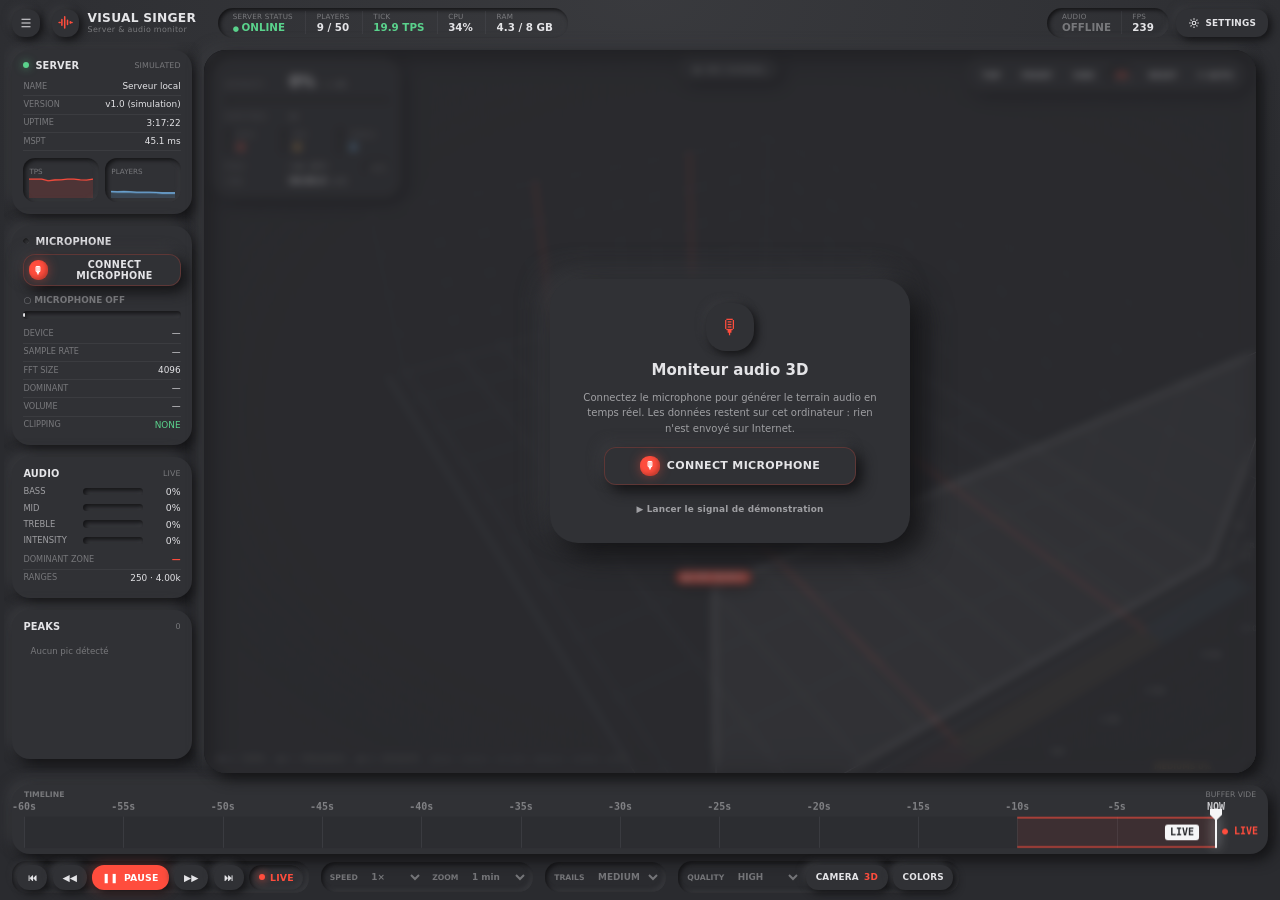
==== index.html @ fa1a6928 "Visual Singer : moniteur audio 3D temps réel - Capture micro + analyse FFT (Web Audio), 128 bandes l" ====
<!doctype html>
<html lang="fr">
<head>
  <meta charset="utf-8">
  <meta name="viewport" content="width=device-width, initial-scale=1">
  <title>Visual Singer · Audio Monitor</title>
  <meta name="description" content="Moniteur audio 3D temps réel et supervision serveur — 100 % local.">
  <link rel="icon" href="data:image/svg+xml,%3Csvg xmlns='http://www.w3.org/2000/svg' viewBox='0 0 32 32'%3E%3Crect width='32' height='32' rx='9' fill='%232a2b2f'/%3E%3Cpath d='M7 16h2M11 11v10M15 7v18M19 12v8M23 14v4' stroke='%23ff4d3d' stroke-width='2.4' stroke-linecap='round'/%3E%3C/svg%3E">
  <link rel="stylesheet" href="css/style.css">
  <script type="importmap">{ "imports": { "three": "./vendor/three.module.min.js" } }</script>
  <script type="module" src="js/app.js"></script>
</head>
<body>
<div class="app" id="app">

  <!-- ============================ BARRE SUPÉRIEURE ============================ -->
  <header class="topbar">
    <button class="icon-btn" id="btnSidebar" title="Afficher / masquer le panneau latéral (B)" aria-label="Panneau latéral">
      <svg viewBox="0 0 16 16"><path d="M2 3h12M2 8h12M2 13h12" stroke="currentColor" stroke-width="1.6" fill="none"/></svg>
    </button>
    <div class="brand">
      <div class="brand-mark" aria-hidden="true">
        <svg viewBox="0 0 24 24"><path d="M3 12h1.5M7 8v8M11 4v16M15 9v6M19 11v2M21.5 12h-1" stroke="currentColor" stroke-width="2.2" stroke-linecap="round" fill="none"/></svg>
      </div>
      <div class="brand-text">
        <b>VISUAL SINGER</b>
        <span>Server &amp; audio monitor</span>
      </div>
    </div>

    <div class="stat-strip" id="serverStrip">
      <div class="stat"><label>SERVER STATUS</label><b id="tbStatus" data-state="offline">—</b></div>
      <div class="stat"><label>PLAYERS</label><b id="tbPlayers">— / —</b></div>
      <div class="stat"><label>TICK</label><b id="tbTps">— TPS</b></div>
      <div class="stat hide-sm"><label>CPU</label><b id="tbCpu">—</b></div>
      <div class="stat hide-sm"><label>RAM</label><b id="tbRam">—</b></div>
    </div>

    <div class="topbar-right">
      <div class="stat-group">
        <div class="stat"><label>AUDIO</label><b id="tbAudio" data-state="off">OFFLINE</b></div>
        <div class="stat hide-sm"><label>FPS</label><b id="tbFps">—</b></div>
        <div class="stat hide-md"><label>SESSION</label><b id="tbClock">00:00</b></div>
      </div>
      <button class="btn" data-drawer="settings" title="Paramètres (S)">
        <svg viewBox="0 0 16 16"><circle cx="8" cy="8" r="2.4" fill="none" stroke="currentColor" stroke-width="1.5"/><path d="M8 1.5v2M8 12.5v2M1.5 8h2M12.5 8h2M3.4 3.4l1.4 1.4M11.2 11.2l1.4 1.4M3.4 12.6l1.4-1.4M11.2 4.8l1.4-1.4" stroke="currentColor" stroke-width="1.5"/></svg>
        <span>SETTINGS</span>
      </button>
    </div>
  </header>

  <!-- ================================ CENTRE ================================= -->
  <main class="main">

    <!-- ---------- Panneau latéral ---------- -->
    <aside class="sidebar" id="sidebar">
      <section class="panel">
        <h3><span class="dot" id="srvDot"></span>SERVER<small id="srvSource">—</small></h3>
        <div class="kv"><span>NAME</span><b id="srvName">—</b></div>
        <div class="kv"><span>VERSION</span><b id="srvVersion">—</b></div>
        <div class="kv"><span>UPTIME</span><b id="srvUptime">—</b></div>
        <div class="kv"><span>MSPT</span><b id="srvMspt">—</b></div>
        <div class="spark-row">
          <div class="spark"><label>TPS</label><canvas id="sparkTps"></canvas></div>
          <div class="spark"><label>PLAYERS</label><canvas id="sparkPlayers"></canvas></div>
        </div>
        <div class="srv-msg" id="srvMsg"></div>
      </section>

      <section class="panel">
        <h3><span class="dot" id="micDot"></span>MICROPHONE</h3>
        <button class="btn-mic" id="btnMic"><span class="ico">🎙</span><span id="btnMicLabel">CONNECT MICROPHONE</span></button>
        <div class="mic-status" id="micStatus">○ MICROPHONE OFF</div>
        <div class="meter" title="Niveau du signal d'entrée (RMS / crête)">
          <div class="meter-scale"></div>
          <div class="meter-fill" id="micMeter"></div>
          <div class="meter-peak" id="micPeak"></div>
        </div>
        <div class="kv"><span>DEVICE</span><b id="micDevice" class="ellipsis">—</b></div>
        <div class="kv"><span>SAMPLE RATE</span><b id="micRate">—</b></div>
        <div class="kv"><span>FFT SIZE</span><b id="micFft">—</b></div>
        <div class="kv"><span>DOMINANT</span><b id="micDom">—</b></div>
        <div class="kv"><span>VOLUME</span><b id="micVol">—</b></div>
        <div class="kv"><span>CLIPPING</span><b id="micClip" class="ok">NONE</b></div>
      </section>

      <section class="panel">
        <h3>AUDIO<small id="audioAt">LIVE</small></h3>
        <div class="band-row" data-zone="bass"><span>BASS</span><div class="bar"><i id="barBass"></i></div><b id="valBass">0%</b></div>
        <div class="band-row" data-zone="mid"><span>MID</span><div class="bar"><i id="barMid"></i></div><b id="valMid">0%</b></div>
        <div class="band-row" data-zone="treble"><span>TREBLE</span><div class="bar"><i id="barTreble"></i></div><b id="valTreble">0%</b></div>
        <div class="band-row" data-zone="intensity"><span>INTENSITY</span><div class="bar"><i id="barInt"></i></div><b id="valInt">0%</b></div>
        <div class="kv dominant"><span>DOMINANT ZONE</span><b id="domZone">—</b></div>
        <div class="kv"><span>RANGES</span><b id="zoneRanges">—</b></div>
      </section>

      <section class="panel grow">
        <h3>PEAKS<small id="peakCount">0</small></h3>
        <ul class="peak-list" id="peakList"><li class="empty">Aucun pic détecté</li></ul>
      </section>
    </aside>

    <!-- ---------- Visualisation 3D ---------- -->
    <section class="viewport" id="viewport">
      <div class="gl" id="gl"></div>
      <div class="labels" id="labels"></div>
      <div class="vignette"></div>

      <div class="hud" id="hud">
        <div class="hud-row big">
          <span class="k">INTENSITY</span><span class="v" id="hudInt">0%</span><span class="u" id="hudDb">−∞ dB</span>
        </div>
        <div class="hud-bar"><i id="hudIntBar"></i></div>
        <div class="hud-row">
          <span class="k">DOM FREQ</span><span class="v" id="hudFreq">—</span><span class="u" id="hudNote"></span>
        </div>
        <div class="hud-zones">
          <div class="hz" data-zone="bass"><div class="hz-bar"><i id="hzBass"></i></div><span>BASS</span><b id="hzBassV">0</b></div>
          <div class="hz" data-zone="mid"><div class="hz-bar"><i id="hzMid"></i></div><span>MID</span><b id="hzMidV">0</b></div>
          <div class="hz" data-zone="treble"><div class="hz-bar"><i id="hzTreble"></i></div><span>TREBLE</span><b id="hzTrebleV">0</b></div>
        </div>
        <div class="hud-row">
          <span class="k">PEAK</span><span class="v" id="hudPeak">−∞</span><span class="u">dBFS</span><span class="clip" id="hudClip">CLIP</span>
        </div>
        <div class="hud-row">
          <span class="k">TIME</span><span class="v" id="hudTime">00:00.0</span><span class="u" id="hudOffset">LIVE</span>
        </div>
      </div>

      <div class="mode-badge" id="modeBadge" data-mode="live"><span class="mb-dot"></span><span id="modeText">LIVE</span></div>
      <div class="peak-flash" id="peakFlash"></div>

      <div class="cam-bar" role="toolbar" aria-label="Caméra">
        <button data-view="TOP" title="Vue de dessus (1)">TOP</button>
        <button data-view="FRONT" title="Vue de face — spectre (2)">FRONT</button>
        <button data-view="SIDE" title="Vue de côté — axe du temps (3)">SIDE</button>
        <button data-view="3D" title="Vue 3D (4)">3D</button>
        <button data-view="RESET" title="Réinitialiser la caméra (R)">RESET</button>
        <button id="btnAutoRotate" class="toggle" title="Rotation automatique (A)">⟳ AUTO</button>
      </div>

      <div class="axis-legend">
        <span><i class="ax"></i>X · TEMPS</span><span><i class="ax"></i>Y · FRÉQUENCE</span><span><i class="ax"></i>Z · INTENSITÉ</span>
        <em>glisser : rotation · clic droit : déplacer · molette : zoom</em>
      </div>

      <!-- Écran de connexion / erreur -->
      <div class="overlay" id="overlay" data-state="idle">
        <div class="card connect-card">
          <div class="card-icon">🎙</div>
          <h2>Moniteur audio 3D</h2>
          <p>Connectez le microphone pour générer le terrain audio en temps réel.
            Les données restent sur cet ordinateur : rien n'est envoyé sur Internet.</p>
          <button class="btn-mic big" data-action="mic"><span class="ico">🎙</span>CONNECT MICROPHONE</button>
          <button class="btn ghost" data-action="demo">▶ Lancer le signal de démonstration</button>
        </div>
        <div class="card wait-card">
          <div class="spinner"></div>
          <h2>En attente d'autorisation…</h2>
          <p>Acceptez la demande d'accès au microphone affichée par le navigateur.</p>
        </div>
        <div class="card error-card">
          <div class="card-icon err">⚠</div>
          <h2 id="errTitle">Erreur microphone</h2>
          <p id="errMessage"></p>
          <p class="hint" id="errHint"></p>
          <code class="err-code" id="errCode"></code>
          <div class="card-actions">
            <button class="btn-mic" data-action="mic"><span class="ico">↻</span>RÉESSAYER</button>
            <button class="btn ghost" data-action="demo">▶ Mode démonstration</button>
          </div>
        </div>
      </div>
    </section>

    <!-- ---------- Tiroir latéral (couleurs / paramètres) ---------- -->
    <aside class="drawer" id="drawer" aria-hidden="true">
      <div class="drawer-head">
        <h3 id="drawerTitle">SETTINGS</h3>
        <button class="icon-btn" id="drawerClose" title="Fermer (Échap)">✕</button>
      </div>

      <!-- Couleurs -->
      <div class="drawer-body" data-pane="colors">
        <h4>PRESETS</h4>
        <div class="preset-grid" id="presetGrid"></div>
        <h4>COULEURS <small id="themeName"></small></h4>
        <div class="color-list" id="colorList"></div>
        <h4>THÈMES SAUVEGARDÉS</h4>
        <div class="row">
          <input type="text" id="themeSaveName" placeholder="Nom du thème" maxlength="32">
          <button class="btn" id="btnThemeSave">SAVE</button>
        </div>
        <div class="custom-list" id="customThemes"></div>
        <div class="row">
          <button class="btn ghost" id="btnThemeExport">Copier le JSON</button>
          <button class="btn ghost" id="btnThemeImport">Importer un JSON</button>
        </div>
      </div>

      <!-- Paramètres -->
      <div class="drawer-body" data-pane="settings">
        <h4>ENTRÉE AUDIO</h4>
        <label class="field">Périphérique
          <span class="row">
            <select data-setting="deviceId" id="deviceSelect"><option value="">Entrée par défaut</option></select>
            <button class="icon-btn" id="btnDevices" title="Actualiser la liste">↻</button>
          </span>
        </label>
        <label class="check"><input type="checkbox" data-setting="rawInput"> Signal brut (sans réduction de bruit / AGC)</label>
        <label class="field">FFT size
          <select data-setting="fftSize">
            <option value="1024">1024</option><option value="2048">2048</option><option value="4096">4096</option>
            <option value="8192">8192</option><option value="16384">16384</option>
          </select>
        </label>
        <label class="field">Lissage (smoothing) <output data-for="smoothing"></output>
          <input type="range" min="0" max="0.95" step="0.05" data-setting="smoothing">
        </label>
        <label class="field">Plancher (dB) <output data-for="minDb"></output>
          <input type="range" min="-130" max="-50" step="1" data-setting="minDb">
        </label>
        <label class="field">Plafond (dB) <output data-for="maxDb"></output>
          <input type="range" min="-40" max="0" step="1" data-setting="maxDb">
        </label>

        <h4>ZONES DE FRÉQUENCES (Hz)</h4>
        <div class="grid2">
          <label class="field">Min<input type="number" min="10" max="200" step="1" data-setting="freqMin"></label>
          <label class="field">Graves → médiums<input type="number" min="40" max="2000" step="10" data-setting="bassMax"></label>
          <label class="field">Médiums → aigus<input type="number" min="500" max="16000" step="50" data-setting="midMax"></label>
          <label class="field">Max<input type="number" min="2000" max="24000" step="100" data-setting="freqMax"></label>
        </div>

        <h4>VISUALISATION</h4>
        <label class="field">Qualité graphique
          <select data-setting="quality"><option>LOW</option><option>MEDIUM</option><option>HIGH</option><option>ULTRA</option></select>
        </label>
        <label class="field">Fenêtre 3D (zoom temporel)
          <select data-setting="window3d">
            <option value="5">5 s</option><option value="10">10 s</option><option value="20">20 s</option>
            <option value="30">30 s</option><option value="60">60 s</option>
          </select>
        </label>
        <label class="field">Échelle de hauteur <output data-for="heightScale"></output>
          <input type="range" min="0.3" max="2" step="0.05" data-setting="heightScale">
        </label>
        <label class="check"><input type="checkbox" data-setting="wireframe"> Maillage filaire</label>
        <label class="check"><input type="checkbox" data-setting="contours"> Lignes de niveau</label>
        <label class="check"><input type="checkbox" data-setting="showLabels"> Repères et libellés 3D</label>
        <label class="check"><input type="checkbox" data-setting="hudVisible"> HUD de mesures (H)</label>

        <h4>TRAÎNÉES</h4>
        <label class="field">Mode
          <select data-setting="trailMode">
            <option value="none">Aucune</option><option value="low">Faible</option><option value="medium">Moyenne</option>
            <option value="high">Forte</option><option value="persistent">Persistante</option>
          </select>
        </label>
        <label class="field">Longueur <output data-for="trailLength"></output>
          <input type="range" min="0.5" max="60" step="0.5" data-setting="trailLength">
        </label>

        <h4>PICS</h4>
        <label class="field">Seuil de détection <output data-for="peakThreshold"></output>
          <input type="range" min="0.2" max="0.98" step="0.01" data-setting="peakThreshold">
        </label>

        <h4>HISTORIQUE</h4>
        <label class="field">Durée conservée
          <select data-setting="retention">
            <option value="30">30 secondes</option><option value="60">1 minute</option>
            <option value="300">5 minutes</option><option value="600">10 minutes</option>
          </select>
        </label>
        <label class="field">Résolution (tranches / s)
          <select data-setting="historyRate"><option value="20">20</option><option value="30">30</option><option value="60">60</option></select>
        </label>
        <div class="kv"><span>MÉMOIRE</span><b id="histMem">—</b></div>
        <div class="kv"><span>ENREGISTRÉ</span><b id="histLen">—</b></div>
        <button class="btn ghost" id="btnClearHistory">Effacer l'historique</button>

        <h4>CAMÉRA</h4>
        <label class="check"><input type="checkbox" data-setting="autoRotate"> Rotation automatique</label>
        <label class="field">Vitesse de rotation <output data-for="autoRotateSpeed"></output>
          <input type="range" min="0.02" max="0.6" step="0.01" data-setting="autoRotateSpeed">
        </label>

        <h4>SERVEUR</h4>
        <label class="field">Source
          <select data-setting="serverSource">
            <option value="simulated">Simulation</option><option value="websocket">WebSocket</option>
            <option value="http">API locale (HTTP)</option><option value="json">Fichier JSON</option><option value="off">Désactivé</option>
          </select>
        </label>
        <label class="field">Adresse
          <input type="text" data-setting="serverUrl" spellcheck="false" placeholder="ws://localhost:8765">
        </label>
        <label class="field">Intervalle d'interrogation (ms)
          <input type="number" min="250" max="60000" step="250" data-setting="serverInterval">
        </label>
        <button class="btn" id="btnServerConnect">CONNECT</button>
        <p class="note">Exemples : <code>ws://localhost:8765</code> · <code>http://localhost:8080/api/status</code> ·
          <code>./server-status.example.json</code>. Format décrit dans le README.</p>

        <h4>RACCOURCIS</h4>
        <dl class="shortcuts">
          <dt>Espace</dt><dd>Lecture / pause</dd>
          <dt>L</dt><dd>Retour au direct</dd>
          <dt>← / →</dt><dd>Reculer / avancer 1 s (Maj : 5 s)</dd>
          <dt>J / K</dt><dd>Retour arrière / avance rapide</dd>
          <dt>[ / ]</dt><dd>Vitesse de lecture</dd>
          <dt>1 2 3 4 / R</dt><dd>Vues TOP · FRONT · SIDE · 3D / reset</dd>
          <dt>A</dt><dd>Rotation automatique</dd>
          <dt>T</dt><dd>Mode de traînée suivant</dd>
          <dt>H · B · C · S</dt><dd>HUD · panneau · couleurs · paramètres</dd>
          <dt>F</dt><dd>Plein écran</dd>
        </dl>
        <button class="btn ghost danger" id="btnResetSettings">Réinitialiser tous les paramètres</button>
      </div>
    </aside>
  </main>

  <!-- =============================== TIMELINE ================================ -->
  <section class="timeline-bar">
    <div class="tl-head">
      <span>TIMELINE</span>
      <span class="tl-range" id="tlRange">—</span>
    </div>
    <div class="tl-wrap">
      <canvas id="timeline" class="timeline" title="Cliquer/glisser : naviguer · molette : zoom · Maj+molette : défiler · double-clic : direct"></canvas>
    </div>
  </section>

  <!-- ============================ BARRE D'OUTILS ============================= -->
  <footer class="toolbar">
    <div class="tgroup transport">
      <button id="btnBack" title="Reculer de 5 s (Maj+←)">⏮</button>
      <button id="btnRewind" title="Retour arrière (J)">◀◀</button>
      <button id="btnPlay" class="primary" title="Lecture / pause (Espace)"><span id="playIcon">❚❚</span><span id="playLabel">PAUSE</span></button>
      <button id="btnForward" title="Avance rapide (K)">▶▶</button>
      <button id="btnFwdStep" title="Avancer de 5 s (Maj+→)">⏭</button>
      <button id="btnLive" class="live" title="Retour au direct (L)"><span class="live-dot"></span>LIVE</button>
    </div>
    <div class="tgroup">
      <label>SPEED
        <select data-setting="playbackSpeed" id="speedSelect">
          <option value="-4">−4×</option><option value="-2">−2×</option><option value="-1">−1×</option><option value="-0.5">−0.5×</option>
          <option value="0.25">0.25×</option><option value="0.5">0.5×</option><option value="1">1×</option><option value="2">2×</option><option value="4">4×</option>
        </select>
      </label>
      <label>ZOOM
        <select data-setting="timelineZoom" title="Zoom temporel de la timeline">
          <option value="10">10 s</option><option value="30">30 s</option><option value="60">1 min</option><option value="120">2 min</option>
          <option value="300">5 min</option><option value="600">10 min</option><option value="0">Tout</option>
        </select>
      </label>
      <label class="hide-md">3D
        <select data-setting="window3d" title="Durée affichée sur le terrain 3D">
          <option value="5">5 s</option><option value="10">10 s</option><option value="20">20 s</option><option value="30">30 s</option><option value="60">60 s</option>
        </select>
      </label>
    </div>
    <div class="tgroup">
      <label>TRAILS
        <select data-setting="trailMode">
          <option value="none">NONE</option><option value="low">LOW</option><option value="medium">MEDIUM</option>
          <option value="high">HIGH</option><option value="persistent">PERSIST</option>
        </select>
      </label>
      <input type="range" class="hide-md" min="0.5" max="60" step="0.5" data-setting="trailLength" title="Longueur de la traînée">
      <output class="hide-md" data-for="trailLength"></output>
    </div>
    <div class="tgroup">
      <label>QUALITY
        <select data-setting="quality"><option>LOW</option><option>MEDIUM</option><option>HIGH</option><option>ULTRA</option></select>
      </label>
      <button id="btnCamera" title="Vue caméra suivante (V)">CAMERA <b id="camName">3D</b></button>
      <button data-drawer="colors" title="Couleurs (C)">COLORS</button>
    </div>
  </footer>
</div>
</body>
</html>
---- css/style.css ----
/* ==========================================================================
   Visual Singer — Audio Monitor
   Style néomorphique sombre : surfaces graphite, ombres douces doubles
   (sombre en bas à droite, claire en haut à gauche), coins très arrondis.
   Les couleurs sont des variables CSS mises à jour par js/theme.js.
   ========================================================================== */

:root {
  /* Couleurs (remplacées par le thème) */
  --bg: #2a2b2f;
  --text: #e4e4e7;
  --accent: #ff4d3d;
  --bass: #ff5a4e;
  --mid: #f2b45a;
  --treble: #7cc4ff;
  --peak: #ffffff;
  --grid: #3a3b40;
  --axis: #74757b;
  --trail: #ff8a7a;
  --cursor: #f5f5f7;

  /* Tons dérivés */
  --surface: var(--bg);
  --raised: color-mix(in srgb, var(--bg), white 3%);
  --sunken: color-mix(in srgb, var(--bg), black 18%);
  --sh-dark: color-mix(in srgb, var(--bg), black 55%);
  --sh-light: color-mix(in srgb, var(--bg), white 7%);
  --border: color-mix(in srgb, var(--text) 6%, transparent);
  --muted: color-mix(in srgb, var(--text) 62%, transparent);
  --dim: color-mix(in srgb, var(--text) 40%, transparent);
  --accent-soft: color-mix(in srgb, var(--accent) 14%, transparent);
  --ok: #5ad28c;
  --warn: #f2b45a;
  --err: #ff5a4e;

  /* Ombres néomorphiques */
  --neu-out: 6px 6px 14px var(--sh-dark), -5px -5px 12px var(--sh-light);
  --neu-out-sm: 3px 3px 8px var(--sh-dark), -3px -3px 7px var(--sh-light);
  --neu-in: inset 3px 3px 7px var(--sh-dark), inset -3px -3px 7px var(--sh-light);
  --neu-in-sm: inset 2px 2px 4px var(--sh-dark), inset -2px -2px 4px var(--sh-light);

  /* Gabarit */
  --topbar-h: 3.8rem;
  --timeline-h: 6.8rem;
  --toolbar-h: 3.8rem;
  --sidebar-w: 17rem;
  --drawer-w: 0px;
  --gap: 12px;
  --radius: 18px;
  --radius-sm: 12px;

  --font-ui: "Montserrat", "Avenir Next", "Segoe UI Variable Display", "Segoe UI", "Helvetica Neue", system-ui, sans-serif;
  --font-num: "Segoe UI Variable Display", "Montserrat", "Avenir Next", "Segoe UI", system-ui, sans-serif;

  color-scheme: dark;
}

/* Taille de base adaptative : 1080p ≈ 13.8px, 1440p ≈ 15.7px, 4K ≈ 19.5px */
html { font-size: clamp(12px, 0.3vw + 8px, 20px); }

*, *::before, *::after { box-sizing: border-box; }

html, body {
  margin: 0;
  height: 100%;
  overflow: hidden;
  background: var(--bg);
  color: var(--text);
  font-family: var(--font-ui);
  -webkit-font-smoothing: antialiased;
}
body { background: radial-gradient(ellipse 90% 70% at 50% 0%, var(--sh-light), transparent 70%), var(--bg); }

button, select, input { font: inherit; color: inherit; }
b { font-weight: 600; }

::-webkit-scrollbar { width: 6px; height: 6px; }
::-webkit-scrollbar-thumb { background: var(--sh-light); border-radius: 8px; }
::-webkit-scrollbar-track { background: transparent; }

/* ------------------------------------------------------------------ Grille */
.app {
  height: 100vh;
  height: 100dvh;
  display: grid;
  grid-template-rows: var(--topbar-h) minmax(0, 1fr) var(--timeline-h) var(--toolbar-h);
}
.app.drawer-open { --drawer-w: 23rem; }
.app.sidebar-collapsed { --sidebar-w: 0px; }

.main {
  display: grid;
  grid-template-columns: var(--sidebar-w) minmax(0, 1fr) var(--drawer-w);
  column-gap: var(--gap);
  padding: 4px var(--gap) 0;
  min-height: 0;
  transition: grid-template-columns 0.3s cubic-bezier(.2,.8,.2,1);
}
.app.sidebar-collapsed .main { column-gap: 0; }
.app.sidebar-collapsed.drawer-open .main { column-gap: var(--gap); }

/* ---------------------------------------------------------- Barre du haut */
.topbar {
  display: flex;
  align-items: center;
  gap: 1rem;
  padding: 0 var(--gap);
  position: relative;
  z-index: 5;
  min-width: 0;
}
.brand { display: flex; align-items: center; gap: 0.7rem; white-space: nowrap; }
.brand-mark {
  width: 2.3rem; height: 2.3rem; padding: 0.45rem;
  border-radius: var(--radius-sm);
  background: var(--raised);
  box-shadow: var(--neu-out-sm);
  color: var(--accent);
}
.brand-mark svg { width: 100%; height: 100%; display: block; }
.brand-text { display: flex; flex-direction: column; line-height: 1.15; }
.brand-text b { font-size: 1.02rem; font-weight: 600; letter-spacing: 0.02em; }
.brand-text span { font-size: 0.66rem; color: var(--dim); letter-spacing: 0.04em; }

.stat-strip, .topbar-right {
  display: flex; align-items: center; gap: 0.2rem;
  padding: 0.3rem 0.4rem;
  border-radius: 99px;
  box-shadow: var(--neu-in-sm);
  min-width: 0;
}
.stat-strip { margin-left: 0.8rem; }
.topbar-right { margin-left: auto; box-shadow: none; padding: 0; gap: 0.6rem; }
.topbar-right .stat-group { display: flex; padding: 0.3rem 0.4rem; border-radius: 99px; box-shadow: var(--neu-in-sm); }
.stat {
  display: flex; flex-direction: column; justify-content: center;
  padding: 0.1rem 0.85rem;
  min-width: 0;
  white-space: nowrap;
}
.stat + .stat { border-left: 1px solid var(--border); }
.stat label { font-size: 0.6rem; color: var(--dim); letter-spacing: 0.03em; }
.stat b { font-family: var(--font-num); font-size: 0.86rem; font-variant-numeric: tabular-nums; }
#tbStatus[data-state="online"], #tbAudio[data-state="on"] { color: var(--ok); }
#tbStatus[data-state="online"]::before, #tbAudio[data-state="on"]::before { content: "● "; font-size: 0.7em; vertical-align: 0.1em; }
#tbStatus[data-state="starting"], #tbStatus[data-state="connecting"] { color: var(--warn); }
#tbStatus[data-state="offline"], #tbStatus[data-state="error"], #tbAudio[data-state="error"] { color: var(--err); }
#tbAudio[data-state="demo"] { color: var(--treble); }
#tbAudio[data-state="off"] { color: var(--dim); }

/* ---------------------------------------------------------------- Boutons */
.btn, .icon-btn, .toolbar button, .cam-bar button {
  display: inline-flex; align-items: center; justify-content: center; gap: 0.45rem;
  height: 2.3rem;
  padding: 0 1rem;
  background: var(--raised);
  border: 0;
  border-radius: var(--radius-sm);
  box-shadow: var(--neu-out-sm);
  font-size: 0.74rem;
  font-weight: 600;
  letter-spacing: 0.02em;
  cursor: pointer;
  transition: box-shadow .18s, color .18s, transform .08s, background .18s;
  white-space: nowrap;
}
.btn svg, .icon-btn svg { width: 1rem; height: 1rem; }
.btn:hover, .icon-btn:hover, .toolbar button:hover, .cam-bar button:hover { color: var(--accent); }
.btn:active, .icon-btn:active, .toolbar button:active, .cam-bar button:active { box-shadow: var(--neu-in-sm); transform: translateY(1px); }
button:focus-visible, select:focus-visible, input:focus-visible { outline: 2px solid color-mix(in srgb, var(--accent) 70%, transparent); outline-offset: 2px; }
.icon-btn { width: 2.3rem; padding: 0; }
.btn.ghost { background: transparent; }
.btn.danger { color: var(--err); }
.btn.active, button.toggle.on, .toolbar button.on {
  color: var(--accent);
  box-shadow: var(--neu-in-sm);
}

/* -------------------------------------------------------------- Panneaux */
.sidebar {
  display: flex; flex-direction: column; gap: var(--gap);
  min-height: 0; min-width: 0;
  overflow-y: auto; overflow-x: hidden;
  padding: 8px 10px 14px 8px;
  margin: -8px -10px 0 -8px;
  transition: opacity .2s;
}
.app.sidebar-collapsed .sidebar { opacity: 0; pointer-events: none; }

.panel {
  background: var(--raised);
  border-radius: var(--radius);
  padding: 0.85rem 0.95rem 0.95rem;
  box-shadow: var(--neu-out);
  flex: none;
}
.panel.grow { flex: 1 1 auto; min-height: 8rem; display: flex; flex-direction: column; }
.panel h3 {
  display: flex; align-items: center; gap: 0.5rem;
  margin: 0 0 0.6rem;
  font-size: 0.82rem;
  font-weight: 600;
  letter-spacing: 0.01em;
}
.panel h3 small { margin-left: auto; font-size: 0.66rem; font-weight: 500; color: var(--dim); }

.dot { width: 0.5rem; height: 0.5rem; border-radius: 50%; background: var(--dim); flex: none; box-shadow: var(--neu-in-sm); }
.dot.on { background: var(--ok); box-shadow: 0 0 8px color-mix(in srgb, var(--ok) 70%, transparent); animation: pulse 2s infinite; }
.dot.warn { background: var(--warn); }
.dot.err { background: var(--err); box-shadow: 0 0 8px color-mix(in srgb, var(--err) 70%, transparent); }
.dot.demo { background: var(--treble); box-shadow: 0 0 8px color-mix(in srgb, var(--treble) 70%, transparent); }

.kv {
  display: flex; justify-content: space-between; gap: 0.6rem;
  font-size: 0.74rem; line-height: 1.95;
  border-bottom: 1px solid var(--border);
}
.kv:last-child { border-bottom: 0; }
.kv span { color: var(--dim); font-size: 0.68rem; align-self: center; }
.kv b { font-family: var(--font-num); font-variant-numeric: tabular-nums; text-align: right; min-width: 0; font-weight: 500; }
.kv b.ok { color: var(--ok); }
.kv b.bad { color: var(--err); }
.ellipsis { overflow: hidden; text-overflow: ellipsis; white-space: nowrap; max-width: 10rem; }

.spark-row { display: grid; grid-template-columns: 1fr 1fr; gap: 0.55rem; margin-top: 0.6rem; }
.spark { border-radius: var(--radius-sm); padding: 0.35rem 0.5rem; box-shadow: var(--neu-in-sm); }
.spark label { font-size: 0.6rem; color: var(--dim); }
.spark canvas { display: block; width: 100%; height: 1.8rem; }
.srv-msg { font-size: 0.66rem; color: var(--warn); margin-top: 0.45rem; }
.srv-msg:empty { display: none; }

/* Micro */
.btn-mic {
  width: 100%;
  display: inline-flex; align-items: center; justify-content: center; gap: 0.55rem;
  height: 2.7rem;
  background: var(--raised);
  color: var(--text);
  border: 0;
  border-radius: var(--radius-sm);
  font-weight: 700; font-size: 0.8rem; letter-spacing: 0.03em;
  cursor: pointer;
  box-shadow: var(--neu-out), inset 0 0 0 1px color-mix(in srgb, var(--accent) 22%, transparent);
  transition: transform .08s, box-shadow .2s, color .2s;
}
.btn-mic .ico {
  display: grid; place-items: center;
  width: 1.7rem; height: 1.7rem; border-radius: 9px;
  background: var(--accent); color: #fff; font-size: 0.85rem;
  box-shadow: 0 0 12px color-mix(in srgb, var(--accent) 45%, transparent), inset -2px -2px 4px rgba(0,0,0,.25);
}
.btn-mic:hover { color: var(--accent); }
.btn-mic:active { box-shadow: var(--neu-in); transform: translateY(1px); }
.btn-mic.connected { box-shadow: var(--neu-in); }
.btn-mic.connected .ico { background: var(--sunken); color: var(--accent); box-shadow: var(--neu-in-sm); }
.btn-mic.big { height: 3.2rem; font-size: 0.92rem; max-width: 21rem; }

.mic-status { margin: 0.7rem 0 0.55rem; font-size: 0.74rem; font-weight: 600; color: var(--dim); }
.mic-status.on { color: var(--ok); }
.mic-status.demo { color: var(--treble); }
.mic-status.err { color: var(--err); }

.meter {
  position: relative; height: 0.65rem; margin-bottom: 0.5rem;
  border-radius: 99px; overflow: hidden;
  box-shadow: var(--neu-in-sm);
}
.meter-scale { display: none; }
.meter-fill {
  position: absolute; inset: 2px; border-radius: 99px;
  transform-origin: left; transform: scaleX(0);
  background: linear-gradient(90deg, var(--ok) 0 60%, var(--warn) 80%, var(--err) 95%);
}
.meter-peak { position: absolute; top: 2px; bottom: 2px; width: 2px; left: 0; border-radius: 2px; background: var(--text); }

/* Bandes */
.band-row {
  display: grid; grid-template-columns: 4.4rem 1fr 2.6rem; align-items: center; gap: 0.55rem;
  font-size: 0.7rem; margin: 0.45rem 0;
}
.band-row span { color: var(--muted); }
.band-row b { font-family: var(--font-num); font-variant-numeric: tabular-nums; text-align: right; font-size: 0.78rem; font-weight: 500; }
.bar { height: 0.6rem; border-radius: 99px; overflow: hidden; box-shadow: var(--neu-in-sm); padding: 2px; }
.bar i { display: block; height: 100%; width: 100%; border-radius: 99px; transform-origin: left; transform: scaleX(0); transition: transform .06s linear; }
.band-row[data-zone="bass"] i { background: var(--bass); }
.band-row[data-zone="mid"] i { background: var(--mid); }
.band-row[data-zone="treble"] i { background: var(--treble); }
.band-row[data-zone="intensity"] i { background: linear-gradient(90deg, var(--bass), var(--mid), var(--treble)); }
.band-row.dominant span { color: var(--text); font-weight: 600; }
.band-row.dominant span::after { content: " •"; color: var(--accent); }
.kv.dominant b { color: var(--accent); font-weight: 600; }

/* Pics */
.peak-list { list-style: none; margin: 0 -0.3rem; padding: 0.2rem 0.3rem; overflow-y: auto; min-height: 0; flex: 1; font-size: 0.72rem; }
.peak-list li {
  display: grid; grid-template-columns: auto 1fr auto; gap: 0.6rem; align-items: center;
  padding: 0.4rem 0.6rem; border-radius: 10px; cursor: pointer;
  font-family: var(--font-num); font-variant-numeric: tabular-nums;
  transition: box-shadow .15s;
  animation: peakIn .45s ease-out;
}
.peak-list li:hover { box-shadow: var(--neu-in-sm); }
.peak-list li .pt { color: var(--dim); }
.peak-list li .pd { color: var(--accent); font-weight: 600; }
.peak-list li.empty { display: block; color: var(--dim); cursor: default; font-family: var(--font-ui); animation: none; }
.peak-list li.empty:hover { box-shadow: none; }

/* ------------------------------------------------------- Zone 3D (viewport) */
.viewport {
  position: relative;
  min-width: 0; min-height: 0;
  border-radius: calc(var(--radius) + 4px);
  overflow: hidden;
  background: var(--bg);
  box-shadow: var(--neu-in), var(--neu-out);
  isolation: isolate;
}
.gl, .gl canvas { position: absolute; inset: 0; width: 100%; height: 100%; display: block; }
.gl canvas { cursor: grab; }
.gl canvas:active { cursor: grabbing; }
.vignette {
  position: absolute; inset: 0; pointer-events: none;
  box-shadow: inset 6px 6px 18px var(--sh-dark), inset -4px -4px 14px var(--sh-light);
  border-radius: inherit;
  background: radial-gradient(ellipse 80% 75% at 55% 50%, transparent 60%, color-mix(in srgb, var(--bg) 55%, transparent) 100%);
}

/* Libellés projetés depuis la 3D */
.labels { position: absolute; inset: 0; pointer-events: none; overflow: hidden; }
.lbl {
  position: absolute; left: 0; top: 0;
  translate: -50% -50%;
  font-family: var(--font-num);
  font-size: 0.62rem;
  white-space: nowrap;
  color: var(--muted);
  text-shadow: 0 0 4px var(--bg), 0 0 2px var(--bg);
  will-change: transform;
}
.lbl.tick-time { color: var(--dim); }
.lbl.tick-freq { translate: 0 -50%; }
.lbl.tick-db { color: var(--dim); translate: 0 -50%; font-size: 0.58rem; }
.lbl.axis-title { color: var(--axis); font-weight: 700; letter-spacing: 0.06em; font-size: 0.6rem; }
.lbl.zone { translate: 0 -50%; font-weight: 700; font-size: 0.64rem; opacity: .7; transition: opacity .2s; }
.lbl.zone-bass { color: var(--bass); }
.lbl.zone-mid { color: var(--mid); }
.lbl.zone-treble { color: var(--treble); }
.lbl.zone.dominant { opacity: 1; }
.lbl.zone.dominant::before { content: "● "; }
.lbl.cursor-tag {
  color: var(--bg); background: var(--cursor);
  padding: 0.15rem 0.55rem; border-radius: 99px; font-weight: 700;
  box-shadow: 0 4px 12px var(--sh-dark);
  text-shadow: none;
}
.lbl.cursor-tag.live { background: var(--accent); color: #fff; }
.lbl.peak-tag {
  color: var(--text); font-weight: 600; font-size: 0.6rem;
  background: color-mix(in srgb, var(--bg) 82%, transparent);
  padding: 0.12rem 0.5rem; border-radius: 99px;
  box-shadow: 2px 2px 6px var(--sh-dark), inset 0 0 0 1px color-mix(in srgb, var(--peak) 30%, transparent);
  translate: -50% -100%;
}

/* Éléments flottants (HUD, badge, caméra) : cartes néomorphiques translucides */
.hud, .mode-badge, .cam-bar {
  background: color-mix(in srgb, var(--raised) 82%, transparent);
  backdrop-filter: blur(10px);
  box-shadow: 5px 5px 14px color-mix(in srgb, var(--sh-dark) 80%, transparent), -3px -3px 10px color-mix(in srgb, var(--sh-light) 60%, transparent);
}

/* HUD de mesures */
.hud {
  position: absolute; top: 0.9rem; left: 0.9rem;
  width: 15.5rem;
  padding: 0.75rem 0.9rem 0.8rem;
  border-radius: var(--radius);
  pointer-events: none;
  transition: opacity .25s, transform .25s;
}
.app.hud-hidden .hud { opacity: 0; transform: translateX(-8px); }
.hud-row { display: grid; grid-template-columns: 4.9rem auto 1fr auto; align-items: baseline; gap: 0.4rem; font-size: 0.72rem; line-height: 1.7; }
.hud-row .k { color: var(--dim); font-size: 0.62rem; }
.hud-row .v { font-family: var(--font-num); font-variant-numeric: tabular-nums; font-weight: 600; }
.hud-row .u { color: var(--muted); font-size: 0.64rem; }
.hud-row.big .v { font-size: 1.3rem; font-weight: 600; }
.hud-bar { height: 6px; margin: 0.15rem 0 0.45rem; border-radius: 99px; overflow: hidden; box-shadow: var(--neu-in-sm); padding: 1px; }
.hud-bar i { display: block; height: 100%; border-radius: 99px; transform-origin: left; transform: scaleX(0); background: linear-gradient(90deg, var(--bass), var(--mid), var(--treble)); }
.clip {
  font-size: 0.56rem; font-weight: 700; padding: 0.05rem 0.4rem; border-radius: 99px;
  color: var(--dim); box-shadow: var(--neu-in-sm);
}
.clip.on { color: #fff; background: var(--err); box-shadow: 0 0 10px color-mix(in srgb, var(--err) 60%, transparent); }
.hud-zones { display: grid; grid-template-columns: repeat(3, 1fr); gap: 0.4rem; margin: 0.4rem 0; }
.hz { display: grid; grid-template-columns: 0.5rem 1fr; grid-template-rows: auto auto; column-gap: 0.45rem; align-items: end; }
.hz-bar { grid-row: span 2; height: 2.1rem; width: 0.5rem; border-radius: 99px; position: relative; overflow: hidden; box-shadow: var(--neu-in-sm); }
.hz-bar i { position: absolute; left: 1px; right: 1px; bottom: 1px; height: calc(100% - 2px); border-radius: 99px; transform-origin: bottom; transform: scaleY(0); }
.hz span { font-size: 0.56rem; color: var(--dim); }
.hz b { font-family: var(--font-num); font-size: 0.9rem; font-variant-numeric: tabular-nums; }
.hz[data-zone="bass"] i { background: var(--bass); }
.hz[data-zone="mid"] i { background: var(--mid); }
.hz[data-zone="treble"] i { background: var(--treble); }
.hz[data-zone="bass"] b { color: var(--bass); }
.hz[data-zone="mid"] b { color: var(--mid); }
.hz[data-zone="treble"] b { color: var(--treble); }
.hz.dominant span { color: var(--text); font-weight: 600; }

/* Badge de mode */
.mode-badge {
  position: absolute; top: 0.9rem; left: 50%; translate: -50% 0;
  display: flex; align-items: center; gap: 0.5rem;
  padding: 0.4rem 1rem;
  font-weight: 700; font-size: 0.74rem; letter-spacing: 0.06em;
  border-radius: 99px;
  pointer-events: none;
}
.mb-dot { width: 0.55rem; height: 0.55rem; border-radius: 50%; background: var(--accent); box-shadow: 0 0 8px var(--accent); }
.mode-badge[data-mode="live"] .mb-dot { animation: pulse 1.4s infinite; }
.mode-badge[data-mode="paused"] .mb-dot { background: var(--cursor); box-shadow: none; border-radius: 2px; }
.mode-badge[data-mode="playing"] .mb-dot { background: var(--cursor); box-shadow: 0 0 8px var(--cursor); animation: pulse .8s infinite; }
.mode-badge[data-mode="idle"] { color: var(--dim); }
.mode-badge[data-mode="idle"] .mb-dot { background: var(--dim); box-shadow: none; }

.peak-flash {
  position: absolute; inset: 0; pointer-events: none; border-radius: inherit;
  box-shadow: inset 0 0 0 2px color-mix(in srgb, var(--accent) 70%, transparent), inset 0 0 50px color-mix(in srgb, var(--accent) 22%, transparent);
  opacity: 0;
}
.peak-flash.on { animation: flash .6s ease-out; }

/* Caméra */
.cam-bar {
  position: absolute; top: 0.9rem; right: 0.9rem;
  display: flex; gap: 4px;
  padding: 4px;
  border-radius: 14px;
}
.cam-bar button { height: 1.9rem; padding: 0 0.7rem; font-size: 0.66rem; box-shadow: none; background: transparent; border-radius: 10px; }
.cam-bar button.active, .cam-bar button.on { color: var(--accent); background: var(--raised); box-shadow: var(--neu-in-sm); }

.axis-legend {
  position: absolute; left: 1rem; bottom: 0.8rem;
  display: flex; flex-wrap: wrap; gap: 0.25rem 0.9rem; align-items: center;
  font-size: 0.6rem; color: var(--dim);
  pointer-events: none;
}
.axis-legend .ax { display: inline-block; width: 0.8rem; height: 2px; border-radius: 2px; background: var(--axis); margin-right: 0.35rem; vertical-align: middle; }
.axis-legend em { font-style: normal; opacity: .7; }

/* Écran de connexion / erreur */
.overlay {
  position: absolute; inset: 0;
  display: grid; place-items: center;
  background: color-mix(in srgb, var(--bg) 55%, transparent);
  backdrop-filter: blur(4px);
  transition: opacity .35s;
  z-index: 4;
}
.overlay[data-state="hidden"] { opacity: 0; pointer-events: none; }
.overlay .card { display: none; }
.overlay[data-state="idle"] .connect-card,
.overlay[data-state="requesting"] .wait-card,
.overlay[data-state="error"] .error-card { display: flex; }
.card {
  flex-direction: column; align-items: center; text-align: center; gap: 0.85rem;
  width: min(30rem, 90%);
  padding: 2rem 2rem 1.7rem;
  background: var(--raised);
  border-radius: 28px;
  box-shadow: 12px 12px 30px var(--sh-dark), -8px -8px 24px var(--sh-light);
  animation: cardIn .35s cubic-bezier(.2,.8,.2,1);
}
.card h2 { margin: 0; font-size: 1.25rem; font-weight: 600; }
.card p { margin: 0; font-size: 0.84rem; line-height: 1.55; color: var(--muted); }
.card .hint { color: var(--text); border-radius: var(--radius-sm); padding: 0.65rem 0.85rem; font-size: 0.78rem; box-shadow: var(--neu-in-sm); }
.card-icon {
  font-size: 1.7rem; width: 4rem; height: 4rem; display: grid; place-items: center;
  border-radius: 20px; background: var(--raised); box-shadow: var(--neu-out-sm);
  color: var(--accent);
}
.card-icon.err { color: var(--err); }
.card-actions { display: flex; flex-direction: column; gap: 0.7rem; width: 100%; align-items: center; }
.card .btn.ghost { box-shadow: none; color: var(--muted); }
.card .btn.ghost:hover { color: var(--text); }
.err-code { font-family: var(--font-num); font-size: 0.64rem; color: var(--dim); }
.spinner { width: 2.8rem; height: 2.8rem; border-radius: 50%; border: 3px solid var(--sunken); border-top-color: var(--accent); animation: spin .9s linear infinite; box-shadow: var(--neu-out-sm); }

/* ---------------------------------------------------------------- Tiroir */
.drawer {
  min-width: 0; min-height: 0;
  display: flex; flex-direction: column;
  background: var(--raised);
  border-radius: var(--radius);
  box-shadow: var(--neu-out);
  overflow: hidden;
  opacity: 0;
  transition: opacity .2s;
}
.app.drawer-open .drawer { opacity: 1; }
.app:not(.drawer-open) .drawer { box-shadow: none; pointer-events: none; }
.drawer-head { display: flex; align-items: center; justify-content: space-between; padding: 0.8rem 0.95rem; }
.drawer-head h3 { margin: 0; font-size: 1rem; font-weight: 600; }
.drawer-body { display: none; overflow-y: auto; padding: 0.2rem 0.95rem 1.4rem; min-width: 21rem; }
.drawer-body.active { display: block; }
.drawer-body h4 {
  margin: 1.3rem 0 0.6rem; font-size: 0.7rem; font-weight: 600; color: var(--dim);
  display: flex; align-items: center; gap: 0.5rem;
}
.drawer-body h4 small { color: var(--accent); font-weight: 500; }
.field { display: flex; flex-direction: column; gap: 0.35rem; font-size: 0.74rem; color: var(--muted); margin: 0.6rem 0; position: relative; }
.field output { position: absolute; right: 0; top: 0; font-family: var(--font-num); color: var(--text); }
.check { display: flex; align-items: center; gap: 0.6rem; font-size: 0.76rem; margin: 0.55rem 0; cursor: pointer; }
.row { display: flex; gap: 0.55rem; align-items: center; margin: 0.55rem 0; }
.row > input, .row > select { flex: 1; min-width: 0; }
.grid2 { display: grid; grid-template-columns: 1fr 1fr; gap: 0 0.7rem; }
.note { font-size: 0.68rem; color: var(--dim); line-height: 1.55; }
.note code { color: var(--muted); }

select, input[type="text"], input[type="number"] {
  height: 2.2rem; padding: 0 0.75rem;
  background: var(--bg);
  border: 0;
  border-radius: 10px;
  box-shadow: var(--neu-in-sm);
  font-size: 0.74rem;
  font-family: var(--font-num);
}
select { cursor: pointer; }
select option { background: var(--bg); }
input[type="checkbox"] { accent-color: var(--accent); width: 1rem; height: 1rem; }
input[type="range"] { accent-color: var(--accent); width: 100%; }

.preset-grid { display: grid; grid-template-columns: repeat(2, 1fr); gap: 0.6rem; }
.preset {
  display: flex; flex-direction: column; gap: 0.45rem; padding: 0.6rem 0.7rem;
  background: var(--raised); border: 0; border-radius: var(--radius-sm); cursor: pointer;
  box-shadow: var(--neu-out-sm);
  font-size: 0.72rem; font-weight: 600; text-align: left;
  transition: box-shadow .15s, color .15s;
}
.preset:hover { color: var(--accent); }
.preset.active { box-shadow: var(--neu-in-sm); color: var(--accent); }
.swatches { display: flex; height: 0.5rem; border-radius: 99px; overflow: hidden; }
.swatches i { flex: 1; }

.color-list { display: grid; grid-template-columns: 1fr 1fr; gap: 0.45rem 0.7rem; }
.color-item { display: flex; align-items: center; gap: 0.5rem; font-size: 0.72rem; padding: 0.2rem 0; }
.color-item input[type="color"] {
  width: 1.8rem; height: 1.8rem; padding: 3px; border: 0; border-radius: 50%; background: var(--bg); cursor: pointer;
  box-shadow: var(--neu-out-sm);
}
.color-item input[type="color"]::-webkit-color-swatch-wrapper { padding: 0; }
.color-item input[type="color"]::-webkit-color-swatch { border: 0; border-radius: 50%; }
.color-item code { margin-left: auto; font-size: 0.6rem; color: var(--dim); }
.custom-list { display: flex; flex-direction: column; gap: 0.45rem; }
.custom-list .ct { display: flex; align-items: center; gap: 0.5rem; }
.custom-list .ct .btn { flex: 1; justify-content: flex-start; }
.custom-list .empty { font-size: 0.7rem; color: var(--dim); }

.shortcuts { display: grid; grid-template-columns: auto 1fr; gap: 0.35rem 0.9rem; font-size: 0.7rem; margin: 0 0 1.1rem; }
.shortcuts dt { font-family: var(--font-num); font-weight: 600; color: var(--accent); }
.shortcuts dd { margin: 0; color: var(--muted); }

/* --------------------------------------------------------------- Timeline */
.timeline-bar {
  display: grid; grid-template-rows: auto 1fr;
  margin: var(--gap) var(--gap) 0;
  background: var(--raised);
  border-radius: var(--radius);
  box-shadow: var(--neu-out);
  min-height: 0;
  overflow: hidden;
}
.tl-head {
  display: flex; justify-content: space-between; padding: 0.4rem 1rem 0;
  font-size: 0.64rem; font-weight: 600; color: var(--dim);
}
.tl-range { font-weight: 500; font-family: var(--font-num); }
.tl-wrap { position: relative; min-height: 0; }
.timeline { position: absolute; inset: 0; width: 100%; height: 100%; display: block; cursor: ew-resize; touch-action: none; }

/* ---------------------------------------------------------- Barre d'outils */
.toolbar {
  display: flex; align-items: center; gap: var(--gap);
  padding: 6px var(--gap);
  overflow-x: auto; overflow-y: hidden;
  min-width: 0;
}
.tgroup {
  display: flex; align-items: center; gap: 0.45rem;
  padding: 0.3rem 0.45rem;
  border-radius: 14px;
  box-shadow: var(--neu-in-sm);
  flex: none;
}
.tgroup label { display: flex; align-items: center; gap: 0.4rem; font-size: 0.64rem; font-weight: 600; color: var(--dim); padding-left: 0.3rem; }
.tgroup select { height: 1.95rem; box-shadow: none; background: transparent; padding: 0 0.4rem; }
.tgroup input[type="range"] { width: 6rem; }
.tgroup output { font-family: var(--font-num); font-size: 0.68rem; min-width: 2.6rem; color: var(--muted); }
.toolbar button { height: 2.1rem; padding: 0 0.8rem; }
.toolbar button b { color: var(--accent); }
.transport button { min-width: 2.5rem; font-size: 0.78rem; }
.transport .primary { min-width: 6.4rem; color: #fff; background: var(--accent); box-shadow: 3px 3px 8px var(--sh-dark), 0 0 14px color-mix(in srgb, var(--accent) 35%, transparent); font-weight: 700; }
.transport .primary:hover { color: #fff; filter: brightness(1.08); }
.transport .live { gap: 0.45rem; font-weight: 700; }
.live-dot { width: 0.5rem; height: 0.5rem; border-radius: 50%; background: var(--dim); }
.transport .live.on { color: var(--accent); box-shadow: var(--neu-in-sm); }
.transport .live.on .live-dot { background: var(--accent); box-shadow: 0 0 8px var(--accent); animation: pulse 1.4s infinite; }

/* -------------------------------------------------------------- Animations */
@keyframes pulse { 0%, 100% { opacity: 1; } 50% { opacity: .35; } }
@keyframes spin { to { transform: rotate(360deg); } }
@keyframes flash { 0% { opacity: .9; } 100% { opacity: 0; } }
@keyframes cardIn { from { opacity: 0; transform: translateY(10px) scale(.98); } to { opacity: 1; transform: none; } }
@keyframes peakIn { from { opacity: 0; transform: translateX(-6px); } to { opacity: 1; transform: none; } }

@media (prefers-reduced-motion: reduce) {
  *, *::before, *::after { animation-duration: 0.01ms !important; transition-duration: 0.01ms !important; }
}

/* --------------------------------------------------------------- Responsive */
@media (max-width: 1500px) {
  :root { --sidebar-w: 15rem; }
  .hide-md { display: none !important; }
}
@media (max-width: 1180px) {
  :root { --sidebar-w: 0px; --gap: 10px; }
  .hide-sm { display: none !important; }
  .sidebar { opacity: 0; pointer-events: none; }
  /* Sur petit écran, le panneau s'ouvre en surimpression à la demande. */
  .app.sidebar-peek .sidebar {
    opacity: 1; pointer-events: auto;
    position: absolute; z-index: 6;
    top: calc(var(--topbar-h) + 4px); left: var(--gap);
    bottom: calc(var(--timeline-h) + var(--toolbar-h));
    width: 17rem; margin: 0;
    background: var(--bg); border-radius: var(--radius);
    box-shadow: 10px 10px 30px var(--sh-dark);
  }
  .app.drawer-open { --drawer-w: 20rem; }
  .hud { width: 13.5rem; }
  .axis-legend em { display: none; }
}
@media (max-width: 860px) {
  .stat-strip .stat:nth-child(n+3) { display: none; }
  .brand-text span { display: none; }
  .app.drawer-open { --drawer-w: 17rem; }
  .drawer-body { min-width: 16rem; }
  .cam-bar { top: auto; bottom: 2.4rem; }
}
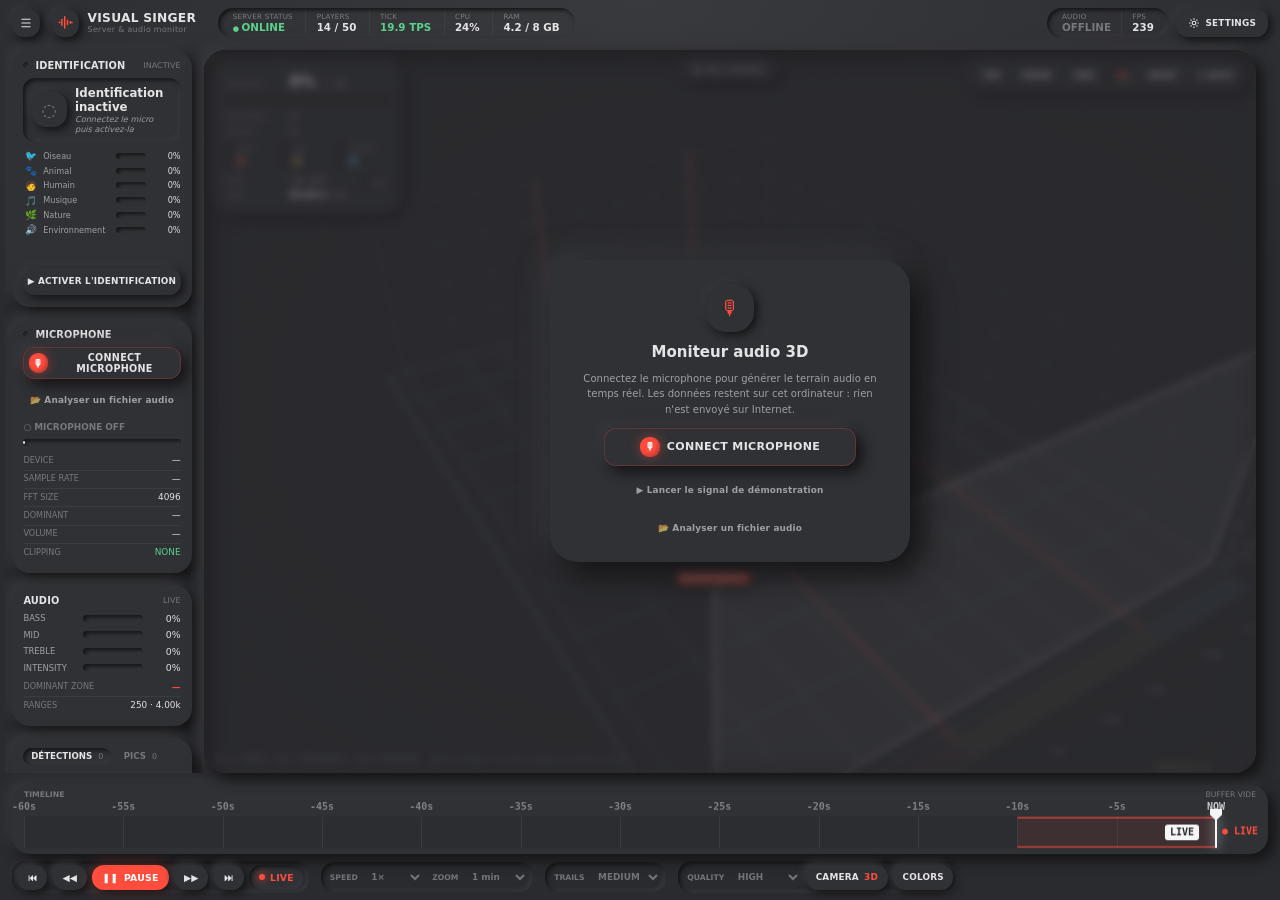
==== commit fa22d0f7: "Identification des sons : oiseaux (espèces), animaux, humains + sauvegarde sur le Bureau - Reconnais" ====
--- a/index.html
+++ b/index.html
@@ -54,6 +54,57 @@
 
     <!-- ---------- Panneau latéral ---------- -->
     <aside class="sidebar" id="sidebar">
+      <section class="panel id-panel">
+        <h3><span class="dot" id="idDot"></span>IDENTIFICATION<small id="idState">INACTIVE</small></h3>
+        <div class="id-main" id="idMain">
+          <div class="id-icon" id="idIcon">◌</div>
+          <div class="id-text"><b id="idName">Identification inactive</b><span id="idSci">Connectez le micro puis activez-la</span></div>
+          <div class="id-conf" id="idConf"></div>
+        </div>
+        <div class="id-progress" id="idProgress" hidden><div class="bar"><i></i></div><span></span></div>
+        <div class="cat-rows" id="catRows"></div>
+        <div class="id-alt" id="idAlt"></div>
+        <button class="btn" id="btnRecog">▶ ACTIVER L'IDENTIFICATION</button>
+      </section>
+
+
+      <section class="panel">
+        <h3><span class="dot" id="micDot"></span>MICROPHONE</h3>
+        <button class="btn-mic" id="btnMic"><span class="ico">🎙</span><span id="btnMicLabel">CONNECT MICROPHONE</span></button>
+        <button class="btn ghost file-btn" id="btnFile" title="Analyser un enregistrement (ou glisser-déposer un fichier sur la vue 3D)">📂 Analyser un fichier audio</button>
+        <input type="file" id="fileInput" accept="audio/*,.wav,.mp3,.ogg,.flac,.m4a" hidden>
+        <div class="mic-status" id="micStatus">○ MICROPHONE OFF</div>
+        <div class="meter" title="Niveau du signal d'entrée (RMS / crête)">
+          <div class="meter-scale"></div>
+          <div class="meter-fill" id="micMeter"></div>
+          <div class="meter-peak" id="micPeak"></div>
+        </div>
+        <div class="kv"><span>DEVICE</span><b id="micDevice" class="ellipsis">—</b></div>
+        <div class="kv"><span>SAMPLE RATE</span><b id="micRate">—</b></div>
+        <div class="kv"><span>FFT SIZE</span><b id="micFft">—</b></div>
+        <div class="kv"><span>DOMINANT</span><b id="micDom">—</b></div>
+        <div class="kv"><span>VOLUME</span><b id="micVol">—</b></div>
+        <div class="kv"><span>CLIPPING</span><b id="micClip" class="ok">NONE</b></div>
+      </section>
+
+      <section class="panel">
+        <h3>AUDIO<small id="audioAt">LIVE</small></h3>
+        <div class="band-row" data-zone="bass"><span>BASS</span><div class="bar"><i id="barBass"></i></div><b id="valBass">0%</b></div>
+        <div class="band-row" data-zone="mid"><span>MID</span><div class="bar"><i id="barMid"></i></div><b id="valMid">0%</b></div>
+        <div class="band-row" data-zone="treble"><span>TREBLE</span><div class="bar"><i id="barTreble"></i></div><b id="valTreble">0%</b></div>
+        <div class="band-row" data-zone="intensity"><span>INTENSITY</span><div class="bar"><i id="barInt"></i></div><b id="valInt">0%</b></div>
+        <div class="kv dominant"><span>DOMINANT ZONE</span><b id="domZone">—</b></div>
+        <div class="kv"><span>RANGES</span><b id="zoneRanges">—</b></div>
+      </section>
+
+      <section class="panel grow">
+        <h3 class="tabs">
+          <button data-tab="det" class="on">DÉTECTIONS <small id="detCount">0</small></button>
+          <button data-tab="peaks">PICS <small id="peakCount">0</small></button>
+        </h3>
+        <ul class="det-list" id="detList" data-tab-pane="det"><li class="empty">Aucune détection pour l’instant</li></ul>
+        <ul class="peak-list" id="peakList" data-tab-pane="peaks" hidden><li class="empty">Aucun pic détecté</li></ul>
+      </section>
       <section class="panel">
         <h3><span class="dot" id="srvDot"></span>SERVER<small id="srvSource">—</small></h3>
         <div class="kv"><span>NAME</span><b id="srvName">—</b></div>
@@ -66,38 +117,6 @@
         </div>
         <div class="srv-msg" id="srvMsg"></div>
       </section>
-
-      <section class="panel">
-        <h3><span class="dot" id="micDot"></span>MICROPHONE</h3>
-        <button class="btn-mic" id="btnMic"><span class="ico">🎙</span><span id="btnMicLabel">CONNECT MICROPHONE</span></button>
-        <div class="mic-status" id="micStatus">○ MICROPHONE OFF</div>
-        <div class="meter" title="Niveau du signal d'entrée (RMS / crête)">
-          <div class="meter-scale"></div>
-          <div class="meter-fill" id="micMeter"></div>
-          <div class="meter-peak" id="micPeak"></div>
-        </div>
-        <div class="kv"><span>DEVICE</span><b id="micDevice" class="ellipsis">—</b></div>
-        <div class="kv"><span>SAMPLE RATE</span><b id="micRate">—</b></div>
-        <div class="kv"><span>FFT SIZE</span><b id="micFft">—</b></div>
-        <div class="kv"><span>DOMINANT</span><b id="micDom">—</b></div>
-        <div class="kv"><span>VOLUME</span><b id="micVol">—</b></div>
-        <div class="kv"><span>CLIPPING</span><b id="micClip" class="ok">NONE</b></div>
-      </section>
-
-      <section class="panel">
-        <h3>AUDIO<small id="audioAt">LIVE</small></h3>
-        <div class="band-row" data-zone="bass"><span>BASS</span><div class="bar"><i id="barBass"></i></div><b id="valBass">0%</b></div>
-        <div class="band-row" data-zone="mid"><span>MID</span><div class="bar"><i id="barMid"></i></div><b id="valMid">0%</b></div>
-        <div class="band-row" data-zone="treble"><span>TREBLE</span><div class="bar"><i id="barTreble"></i></div><b id="valTreble">0%</b></div>
-        <div class="band-row" data-zone="intensity"><span>INTENSITY</span><div class="bar"><i id="barInt"></i></div><b id="valInt">0%</b></div>
-        <div class="kv dominant"><span>DOMINANT ZONE</span><b id="domZone">—</b></div>
-        <div class="kv"><span>RANGES</span><b id="zoneRanges">—</b></div>
-      </section>
-
-      <section class="panel grow">
-        <h3>PEAKS<small id="peakCount">0</small></h3>
-        <ul class="peak-list" id="peakList"><li class="empty">Aucun pic détecté</li></ul>
-      </section>
     </aside>
 
     <!-- ---------- Visualisation 3D ---------- -->
@@ -113,6 +132,9 @@
         <div class="hud-bar"><i id="hudIntBar"></i></div>
         <div class="hud-row">
           <span class="k">DOM FREQ</span><span class="v" id="hudFreq">—</span><span class="u" id="hudNote"></span>
+        </div>
+        <div class="hud-row source">
+          <span class="k">SOURCE</span><span class="v" id="hudSrc">—</span><span class="u" id="hudSrcConf"></span>
         </div>
         <div class="hud-zones">
           <div class="hz" data-zone="bass"><div class="hz-bar"><i id="hzBass"></i></div><span>BASS</span><b id="hzBassV">0</b></div>
@@ -153,6 +175,7 @@
             Les données restent sur cet ordinateur : rien n'est envoyé sur Internet.</p>
           <button class="btn-mic big" data-action="mic"><span class="ico">🎙</span>CONNECT MICROPHONE</button>
           <button class="btn ghost" data-action="demo">▶ Lancer le signal de démonstration</button>
+          <button class="btn ghost" data-action="file">📂 Analyser un fichier audio</button>
         </div>
         <div class="card wait-card">
           <div class="spinner"></div>
@@ -231,6 +254,33 @@
           <label class="field">Médiums → aigus<input type="number" min="500" max="16000" step="50" data-setting="midMax"></label>
           <label class="field">Max<input type="number" min="2000" max="24000" step="100" data-setting="freqMax"></label>
         </div>
+
+        <h4>IDENTIFICATION DES SONS</h4>
+        <label class="check"><input type="checkbox" data-setting="recogEnabled"> Activer l'identification (oiseaux, animaux, humains)</label>
+        <label class="field">Fréquence d'analyse
+          <select data-setting="recogInterval"><option value="1">toutes les 1 s</option><option value="1.5">toutes les 1,5 s</option><option value="2">toutes les 2 s</option><option value="3">toutes les 3 s</option></select>
+        </label>
+        <label class="field">Confiance min. — sons, animaux, humains <output data-for="soundMinConf"></output>
+          <input type="range" min="0.1" max="0.9" step="0.05" data-setting="soundMinConf">
+        </label>
+        <label class="field">Confiance min. — espèces d'oiseaux <output data-for="birdMinConf"></output>
+          <input type="range" min="0.1" max="0.95" step="0.05" data-setting="birdMinConf">
+        </label>
+        <label class="check"><input type="checkbox" data-setting="birdAlways"> Toujours chercher l'espèce d'oiseau</label>
+        <label class="check"><input type="checkbox" data-setting="useLocation"> Filtrer les espèces selon ma position et la saison</label>
+        <div class="grid2">
+          <label class="field">Latitude<input type="number" step="0.01" min="-90" max="90" data-setting="latitude"></label>
+          <label class="field">Longitude<input type="number" step="0.01" min="-180" max="180" data-setting="longitude"></label>
+        </div>
+        <button class="btn ghost" id="btnGeo">📍 Utiliser ma position</button>
+        <p class="note" id="geoNote"></p>
+
+        <h4>SAUVEGARDE SUR LE BUREAU</h4>
+        <div class="kv"><span>DOSSIER</span><b id="dataDir" class="ellipsis">—</b></div>
+        <label class="check"><input type="checkbox" data-setting="saveDetections"> Journal des détections (CSV + JSON)</label>
+        <label class="check"><input type="checkbox" data-setting="saveClips"> Extrait audio (.wav) de chaque détection</label>
+        <p class="note" id="storeNote"></p>
+        <p class="note">Modèles locaux : BirdNET v2.4 — K. Lisa Yang Center for Conservation Bioacoustics (Cornell Lab of Ornithology) &amp; TU Chemnitz, licence CC BY-NC-SA 4.0 (usage non commercial) · YAMNet — Google, Apache 2.0.</p>
 
         <h4>VISUALISATION</h4>
         <label class="field">Qualité graphique
--- a/css/style.css
+++ b/css/style.css
@@ -648,3 +648,100 @@
   .drawer-body { min-width: 16rem; }
   .cam-bar { top: auto; bottom: 2.4rem; }
 }
+
+/* ------------------------------------------------------- Identification */
+.id-main {
+  --cat: var(--dim);
+  display: grid; grid-template-columns: 2.9rem 1fr auto; align-items: center; gap: 0.7rem;
+  padding: 0.65rem 0.7rem;
+  border-radius: var(--radius-sm);
+  box-shadow: var(--neu-in-sm);
+  margin-bottom: 0.7rem;
+  transition: background .3s;
+}
+.id-main[data-cat]:not([data-cat=""]) { background: color-mix(in srgb, var(--cat) 9%, transparent); }
+.id-icon {
+  width: 2.9rem; height: 2.9rem; display: grid; place-items: center;
+  border-radius: 14px; background: var(--raised); box-shadow: var(--neu-out-sm);
+  font-size: 1.45rem; color: var(--dim);
+}
+.id-main[data-cat]:not([data-cat=""]) .id-icon { box-shadow: var(--neu-out-sm), inset 0 0 0 1.5px var(--cat); animation: idPop .4s ease-out; }
+.id-text { display: flex; flex-direction: column; min-width: 0; }
+.id-text b { font-size: 0.98rem; font-weight: 700; line-height: 1.2; overflow-wrap: anywhere; }
+.id-text span { font-size: 0.68rem; color: var(--muted); font-style: italic; overflow: hidden; text-overflow: ellipsis; }
+.id-conf { font-family: var(--font-num); font-weight: 700; font-size: 1.05rem; color: var(--cat); }
+.id-progress { margin: -0.2rem 0 0.7rem; font-size: 0.66rem; color: var(--muted); }
+.id-progress .bar { margin-bottom: 0.3rem; }
+.id-progress .bar i { background: var(--accent); transition: transform .2s; }
+.cat-rows { display: flex; flex-direction: column; gap: 0.32rem; margin-bottom: 0.6rem; }
+.cat-row { display: grid; grid-template-columns: 1.2rem 5.6rem 1fr 2.4rem; align-items: center; gap: 0.45rem; font-size: 0.68rem; }
+.cat-row .ci { font-size: 0.8rem; text-align: center; }
+.cat-row .cl { color: var(--muted); }
+.cat-row .bar { height: 0.5rem; }
+.cat-row .bar i { background: var(--cat); transition: transform .35s ease-out; }
+.cat-row b { font-family: var(--font-num); font-weight: 500; text-align: right; font-variant-numeric: tabular-nums; }
+.id-alt { display: flex; flex-wrap: wrap; gap: 0.35rem; min-height: 1.4rem; margin-bottom: 0.7rem; }
+.id-alt .muted { font-size: 0.68rem; color: var(--dim); }
+.chip {
+  font-size: 0.64rem; padding: 0.18rem 0.55rem; border-radius: 99px;
+  box-shadow: var(--neu-out-sm); white-space: nowrap; max-width: 100%; overflow: hidden; text-overflow: ellipsis;
+}
+.chip b { color: var(--cat); font-weight: 700; margin-left: 0.15rem; }
+.id-panel #btnRecog { width: 100%; }
+.id-panel #btnRecog:disabled { opacity: .6; cursor: progress; }
+
+/* Onglets du journal */
+.panel h3.tabs { gap: 0.4rem; }
+.tabs button {
+  border: 0; background: transparent; padding: 0.3rem 0.65rem; border-radius: 10px; cursor: pointer;
+  font-size: 0.72rem; font-weight: 600; color: var(--dim);
+}
+.tabs button small { margin-left: 0.25rem; font-weight: 500; }
+.tabs button.on { color: var(--text); box-shadow: var(--neu-in-sm); }
+[hidden] { display: none !important; }
+
+.det-list { list-style: none; margin: 0 -0.3rem; padding: 0.2rem 0.3rem; overflow-y: auto; min-height: 0; flex: 1; }
+.det-list li {
+  --cat: var(--dim);
+  position: relative;
+  display: grid; grid-template-columns: 1.7rem 1fr auto; gap: 0.55rem; align-items: center;
+  padding: 0.42rem 0.55rem; border-radius: 12px; cursor: pointer;
+  transition: box-shadow .15s;
+  animation: peakIn .45s ease-out;
+}
+.det-list li:hover { box-shadow: var(--neu-in-sm); }
+.det-list .di { width: 1.7rem; height: 1.7rem; display: grid; place-items: center; border-radius: 9px; box-shadow: var(--neu-out-sm), inset 0 0 0 1px color-mix(in srgb, var(--cat) 60%, transparent); font-size: 0.85rem; }
+.det-list .dn, .det-list .dm { display: flex; flex-direction: column; min-width: 0; }
+.det-list .dn b { font-size: 0.76rem; font-weight: 600; overflow: hidden; text-overflow: ellipsis; white-space: nowrap; }
+.det-list .dn small { font-size: 0.62rem; color: var(--dim); font-style: italic; overflow: hidden; text-overflow: ellipsis; white-space: nowrap; }
+.det-list .dm { align-items: flex-end; font-family: var(--font-num); }
+.det-list .dm b { font-size: 0.74rem; color: var(--cat); }
+.det-list .dm small { font-size: 0.6rem; color: var(--dim); white-space: nowrap; }
+.det-list .live-pip { position: absolute; left: 0.3rem; top: 0.35rem; width: 0.45rem; height: 0.45rem; border-radius: 50%; background: var(--cat); box-shadow: 0 0 8px var(--cat); animation: pulse 1.2s infinite; }
+.det-list li.past { opacity: .62; cursor: default; }
+.det-list li.past:hover { box-shadow: none; }
+.det-list li.sep { display: block; cursor: default; font-size: 0.62rem; color: var(--dim); padding: 0.6rem 0.4rem 0.2rem; animation: none; }
+.det-list li.sep:hover, .det-list li.empty:hover { box-shadow: none; }
+.det-list li.empty { display: block; color: var(--dim); cursor: default; font-size: 0.72rem; animation: none; }
+
+/* HUD : source identifiée */
+.hud-row.source .v { max-width: 8.5rem; overflow: hidden; text-overflow: ellipsis; white-space: nowrap; color: var(--src, var(--text)); }
+
+/* Étiquettes de détection dans la 3D */
+.lbl.det-tag {
+  --cat: var(--text);
+  color: var(--text); font-family: var(--font-ui); font-weight: 600; font-size: 0.66rem;
+  background: color-mix(in srgb, var(--bg) 84%, transparent);
+  padding: 0.18rem 0.6rem; border-radius: 99px;
+  box-shadow: 3px 3px 8px var(--sh-dark), inset 0 0 0 1.5px color-mix(in srgb, var(--cat) 75%, transparent);
+  translate: -50% -100%;
+}
+
+@keyframes idPop { from { transform: scale(.85); } to { transform: none; } }
+
+.file-btn { width: 100%; margin-top: 0.55rem; box-shadow: none; color: var(--muted); }
+.viewport.drop-target::before {
+  content: "Déposer le fichier audio pour l'analyser"; position: absolute; inset: 1rem; z-index: 5;
+  display: grid; place-items: center; border-radius: var(--radius); font-weight: 600;
+  border: 2px dashed var(--accent); background: color-mix(in srgb, var(--bg) 70%, transparent);
+}
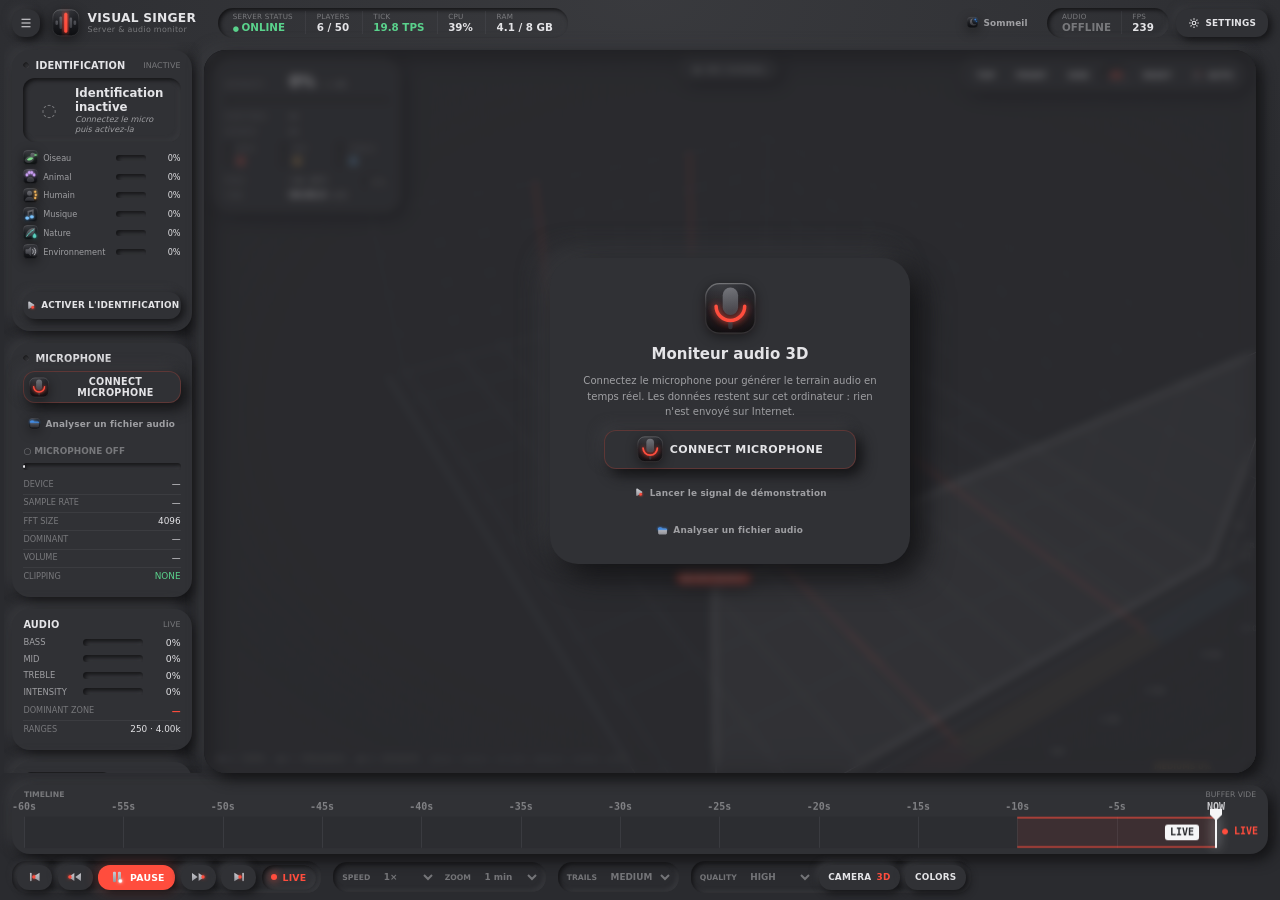
==== commit 90f68437: "Application Sommeil + icônes « verre sombre » - sommeil.html : surveillance acoustique de la nuit (Y" ====
--- a/index.html
+++ b/index.html
@@ -19,9 +19,7 @@
       <svg viewBox="0 0 16 16"><path d="M2 3h12M2 8h12M2 13h12" stroke="currentColor" stroke-width="1.6" fill="none"/></svg>
     </button>
     <div class="brand">
-      <div class="brand-mark" aria-hidden="true">
-        <svg viewBox="0 0 24 24"><path d="M3 12h1.5M7 8v8M11 4v16M15 9v6M19 11v2M21.5 12h-1" stroke="currentColor" stroke-width="2.2" stroke-linecap="round" fill="none"/></svg>
-      </div>
+      <div class="brand-mark" aria-hidden="true" data-icon="wave"></div>
       <div class="brand-text">
         <b>VISUAL SINGER</b>
         <span>Server &amp; audio monitor</span>
@@ -37,6 +35,7 @@
     </div>
 
     <div class="topbar-right">
+      <a class="btn ghost app-link" href="sommeil.html" title="Ouvrir l'application de surveillance du sommeil"><i data-icon="sleep" data-icon-color="#3987e5"></i> Sommeil</a>
       <div class="stat-group">
         <div class="stat"><label>AUDIO</label><b id="tbAudio" data-state="off">OFFLINE</b></div>
         <div class="stat hide-sm"><label>FPS</label><b id="tbFps">—</b></div>
@@ -64,14 +63,14 @@
         <div class="id-progress" id="idProgress" hidden><div class="bar"><i></i></div><span></span></div>
         <div class="cat-rows" id="catRows"></div>
         <div class="id-alt" id="idAlt"></div>
-        <button class="btn" id="btnRecog">▶ ACTIVER L'IDENTIFICATION</button>
+        <button class="btn" id="btnRecog">ACTIVER L'IDENTIFICATION</button>
       </section>
 
 
       <section class="panel">
         <h3><span class="dot" id="micDot"></span>MICROPHONE</h3>
-        <button class="btn-mic" id="btnMic"><span class="ico">🎙</span><span id="btnMicLabel">CONNECT MICROPHONE</span></button>
-        <button class="btn ghost file-btn" id="btnFile" title="Analyser un enregistrement (ou glisser-déposer un fichier sur la vue 3D)">📂 Analyser un fichier audio</button>
+        <button class="btn-mic" id="btnMic"><span class="ico" data-icon="mic"></span><span id="btnMicLabel">CONNECT MICROPHONE</span></button>
+        <button class="btn ghost file-btn" id="btnFile" title="Analyser un enregistrement (ou glisser-déposer un fichier sur la vue 3D)"><i data-icon="folder" data-icon-color="#3987e5"></i> Analyser un fichier audio</button>
         <input type="file" id="fileInput" accept="audio/*,.wav,.mp3,.ogg,.flac,.m4a" hidden>
         <div class="mic-status" id="micStatus">○ MICROPHONE OFF</div>
         <div class="meter" title="Niveau du signal d'entrée (RMS / crête)">
@@ -158,7 +157,7 @@
         <button data-view="SIDE" title="Vue de côté — axe du temps (3)">SIDE</button>
         <button data-view="3D" title="Vue 3D (4)">3D</button>
         <button data-view="RESET" title="Réinitialiser la caméra (R)">RESET</button>
-        <button id="btnAutoRotate" class="toggle" title="Rotation automatique (A)">⟳ AUTO</button>
+        <button id="btnAutoRotate" class="toggle" title="Rotation automatique (A)"><i data-icon="refresh" data-tile="0"></i> AUTO</button>
       </div>
 
       <div class="axis-legend">
@@ -169,13 +168,13 @@
       <!-- Écran de connexion / erreur -->
       <div class="overlay" id="overlay" data-state="idle">
         <div class="card connect-card">
-          <div class="card-icon">🎙</div>
+          <div class="card-icon" data-icon="mic"></div>
           <h2>Moniteur audio 3D</h2>
           <p>Connectez le microphone pour générer le terrain audio en temps réel.
             Les données restent sur cet ordinateur : rien n'est envoyé sur Internet.</p>
-          <button class="btn-mic big" data-action="mic"><span class="ico">🎙</span>CONNECT MICROPHONE</button>
-          <button class="btn ghost" data-action="demo">▶ Lancer le signal de démonstration</button>
-          <button class="btn ghost" data-action="file">📂 Analyser un fichier audio</button>
+          <button class="btn-mic big" data-action="mic"><span class="ico" data-icon="mic"></span>CONNECT MICROPHONE</button>
+          <button class="btn ghost" data-action="demo"><i data-icon="play" data-tile="0"></i> Lancer le signal de démonstration</button>
+          <button class="btn ghost" data-action="file"><i data-icon="folder" data-tile="0" data-icon-color="#3987e5"></i> Analyser un fichier audio</button>
         </div>
         <div class="card wait-card">
           <div class="spinner"></div>
@@ -183,14 +182,14 @@
           <p>Acceptez la demande d'accès au microphone affichée par le navigateur.</p>
         </div>
         <div class="card error-card">
-          <div class="card-icon err">⚠</div>
+          <div class="card-icon err" data-icon="warning" data-icon-color="var(--err)"></div>
           <h2 id="errTitle">Erreur microphone</h2>
           <p id="errMessage"></p>
           <p class="hint" id="errHint"></p>
           <code class="err-code" id="errCode"></code>
           <div class="card-actions">
-            <button class="btn-mic" data-action="mic"><span class="ico">↻</span>RÉESSAYER</button>
-            <button class="btn ghost" data-action="demo">▶ Mode démonstration</button>
+            <button class="btn-mic" data-action="mic"><span class="ico" data-icon="refresh"></span>RÉESSAYER</button>
+            <button class="btn ghost" data-action="demo"><i data-icon="play" data-tile="0"></i> Mode démonstration</button>
           </div>
         </div>
       </div>
@@ -200,7 +199,7 @@
     <aside class="drawer" id="drawer" aria-hidden="true">
       <div class="drawer-head">
         <h3 id="drawerTitle">SETTINGS</h3>
-        <button class="icon-btn" id="drawerClose" title="Fermer (Échap)">✕</button>
+        <button class="icon-btn" id="drawerClose" title="Fermer (Échap)"><i data-icon="close" data-tile="0"></i></button>
       </div>
 
       <!-- Couleurs -->
@@ -227,7 +226,7 @@
         <label class="field">Périphérique
           <span class="row">
             <select data-setting="deviceId" id="deviceSelect"><option value="">Entrée par défaut</option></select>
-            <button class="icon-btn" id="btnDevices" title="Actualiser la liste">↻</button>
+            <button class="icon-btn" id="btnDevices" title="Actualiser la liste"><i data-icon="refresh" data-tile="0"></i></button>
           </span>
         </label>
         <label class="check"><input type="checkbox" data-setting="rawInput"> Signal brut (sans réduction de bruit / AGC)</label>
@@ -272,7 +271,7 @@
           <label class="field">Latitude<input type="number" step="0.01" min="-90" max="90" data-setting="latitude"></label>
           <label class="field">Longitude<input type="number" step="0.01" min="-180" max="180" data-setting="longitude"></label>
         </div>
-        <button class="btn ghost" id="btnGeo">📍 Utiliser ma position</button>
+        <button class="btn ghost" id="btnGeo"><i data-icon="location" data-icon-color="#e66767"></i> Utiliser ma position</button>
         <p class="note" id="geoNote"></p>
 
         <h4>SAUVEGARDE SUR LE BUREAU</h4>
@@ -385,11 +384,11 @@
   <!-- ============================ BARRE D'OUTILS ============================= -->
   <footer class="toolbar">
     <div class="tgroup transport">
-      <button id="btnBack" title="Reculer de 5 s (Maj+←)">⏮</button>
-      <button id="btnRewind" title="Retour arrière (J)">◀◀</button>
-      <button id="btnPlay" class="primary" title="Lecture / pause (Espace)"><span id="playIcon">❚❚</span><span id="playLabel">PAUSE</span></button>
-      <button id="btnForward" title="Avance rapide (K)">▶▶</button>
-      <button id="btnFwdStep" title="Avancer de 5 s (Maj+→)">⏭</button>
+      <button id="btnBack" title="Reculer de 5 s (Maj+←)"><i data-icon="stepBack" data-tile="0"></i></button>
+      <button id="btnRewind" title="Retour arrière (J)"><i data-icon="rewind" data-tile="0"></i></button>
+      <button id="btnPlay" class="primary" title="Lecture / pause (Espace)"><span id="playIcon"></span><span id="playLabel">PAUSE</span></button>
+      <button id="btnForward" title="Avance rapide (K)"><i data-icon="forward" data-tile="0"></i></button>
+      <button id="btnFwdStep" title="Avancer de 5 s (Maj+→)"><i data-icon="stepFwd" data-tile="0"></i></button>
       <button id="btnLive" class="live" title="Retour au direct (L)"><span class="live-dot"></span>LIVE</button>
     </div>
     <div class="tgroup">
--- a/css/style.css
+++ b/css/style.css
@@ -745,3 +745,28 @@
   display: grid; place-items: center; border-radius: var(--radius); font-weight: 600;
   border: 2px dashed var(--accent); background: color-mix(in srgb, var(--bg) 70%, transparent);
 }
+
+.app-link { text-decoration: none; color: var(--muted); box-shadow: none; }
+
+/* ------------------------------------------------------------ Icônes verre */
+.gi { display: inline-block; width: 1.2em; height: 1.2em; vertical-align: -0.25em; overflow: visible; flex: none; }
+.gi-tile { filter: drop-shadow(0 3px 6px rgba(0, 0, 0, 0.45)); }
+.gi-slot { display: inline-flex; align-items: center; justify-content: center; line-height: 0; }
+/* Conteneurs dédiés : la tuile remplit tout l'espace, sans cadre supplémentaire. */
+.brand-mark, .id-icon, .card-icon, .btn-mic .ico, .rec-ico, .counter .ci, .det-list .di, .feed .fi,
+.selected-event .se-cat, .interp-item .ii, .cat-row .ci {
+  background: none !important; box-shadow: none !important; padding: 0 !important; border-radius: 0 !important;
+}
+.brand-mark > .gi, .id-icon > .gi, .card-icon > .gi, .btn-mic .ico > .gi, .rec-ico > .gi, .counter .ci > .gi,
+.det-list .di > .gi, .feed .fi > .gi, .selected-event .se-cat > .gi, .interp-item .ii > .gi, .cat-row .ci > .gi {
+  width: 100%; height: 100%;
+}
+.cat-row .ci { width: 1.25rem; height: 1.25rem; }
+.btn-mic .ico { width: 1.9rem; height: 1.9rem; }
+.btn-mic.big .ico { width: 2.2rem; height: 2.2rem; }
+.btn .gi, .toolbar .gi, .cam-bar .gi, .icon-btn .gi { width: 1.25em; height: 1.25em; }
+.transport button .gi { width: 1.7em; height: 1.7em; }
+.icon-btn .gi { width: 1.05rem; height: 1.05rem; }
+.card-icon { width: 4.4rem !important; height: 4.4rem !important; }
+.hud-row.source .v .gi, .lbl.det-tag .gi { width: 1.35em; height: 1.35em; vertical-align: -0.35em; }
+.chip .gi { width: 1.3em; height: 1.3em; vertical-align: -0.35em; }
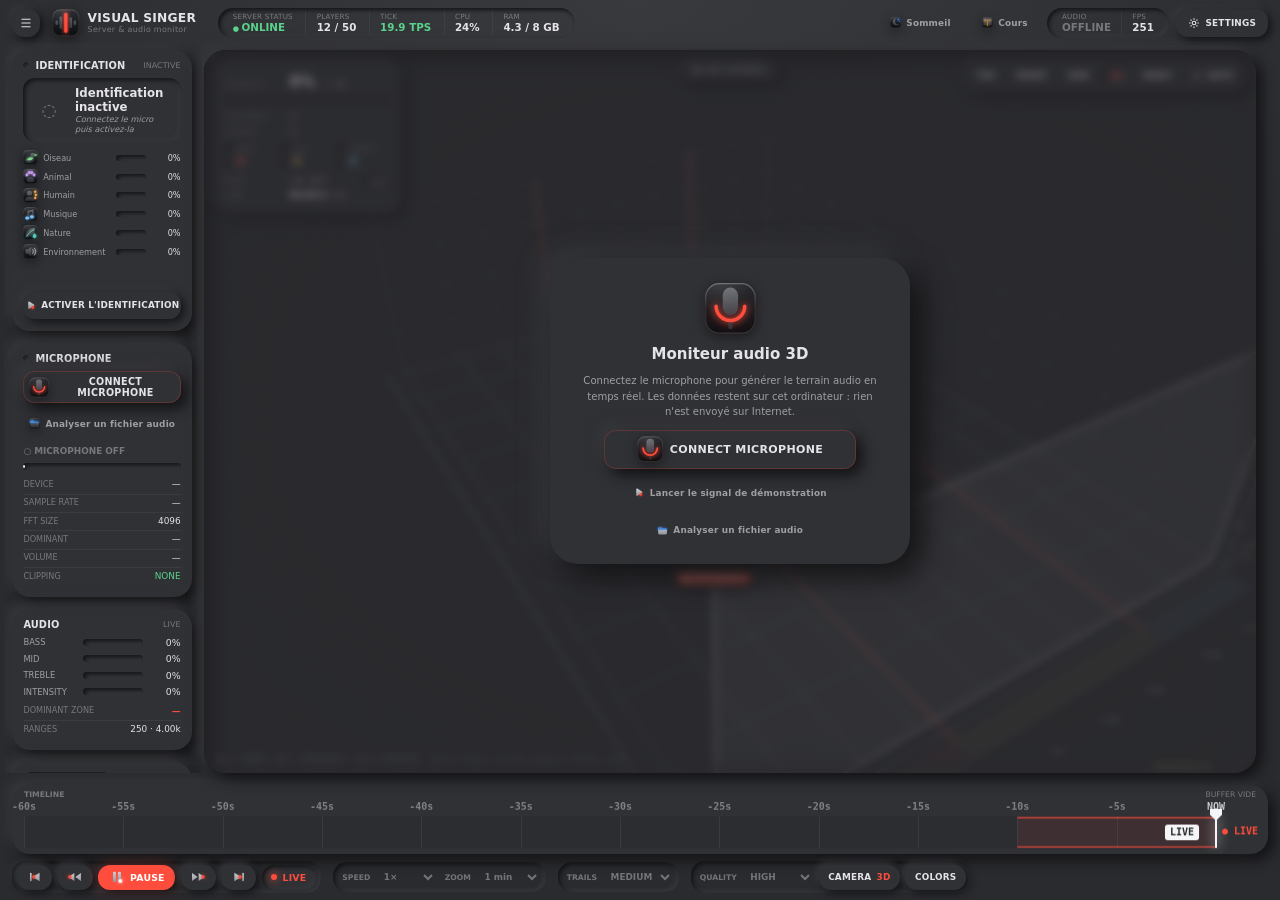
==== commit 7241c026: "Application Cours : analyse locale de cours audio/vidéo + support Troisième interface (cours.html) e" ====
--- a/index.html
+++ b/index.html
@@ -36,6 +36,7 @@
 
     <div class="topbar-right">
       <a class="btn ghost app-link" href="sommeil.html" title="Ouvrir l'application de surveillance du sommeil"><i data-icon="sleep" data-icon-color="#3987e5"></i> Sommeil</a>
+      <a class="btn ghost app-link" href="cours.html" title="Analyse de cours (nécessite start-cours.bat)"><i data-icon="book" data-icon-color="#c4851a"></i> Cours</a>
       <div class="stat-group">
         <div class="stat"><label>AUDIO</label><b id="tbAudio" data-state="off">OFFLINE</b></div>
         <div class="stat hide-sm"><label>FPS</label><b id="tbFps">—</b></div>
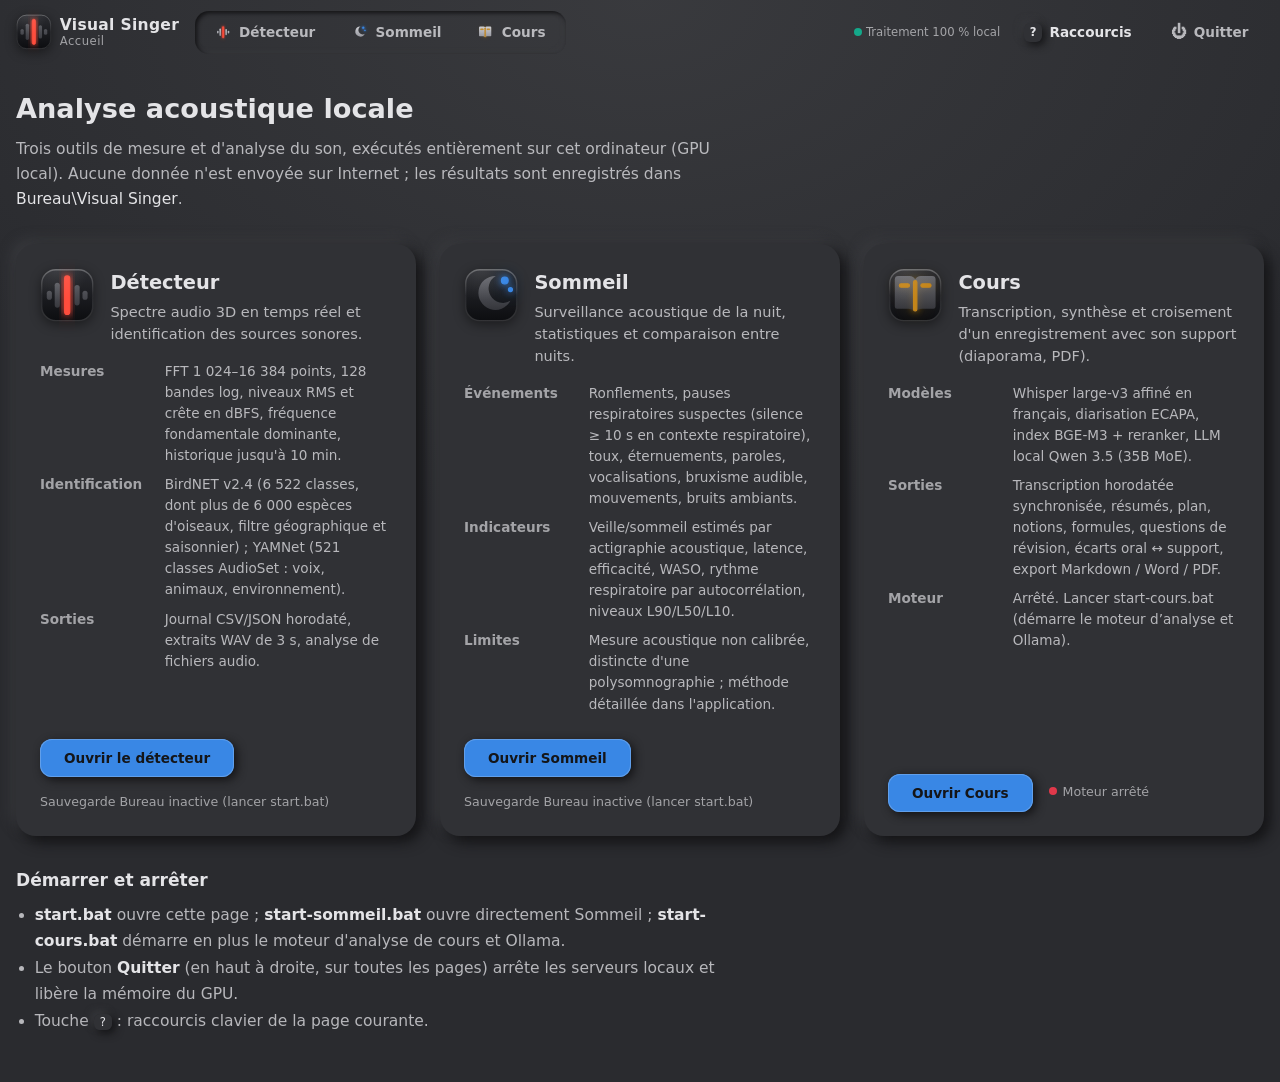
==== commit f0b3b863: "Refonte UX des trois applications + bouton Quitter - Accueil (index.html) : présentation des outils " ====
--- a/index.html
+++ b/index.html
@@ -3,432 +3,101 @@
 <head>
   <meta charset="utf-8">
   <meta name="viewport" content="width=device-width, initial-scale=1">
-  <title>Visual Singer · Audio Monitor</title>
-  <meta name="description" content="Moniteur audio 3D temps réel et supervision serveur — 100 % local.">
+  <title>Visual Singer — Accueil</title>
+  <meta name="description" content="Suite d'analyse acoustique locale : détection des sons, surveillance du sommeil, analyse de cours.">
+  <meta name="theme-color" content="#2a2b2f">
   <link rel="icon" href="data:image/svg+xml,%3Csvg xmlns='http://www.w3.org/2000/svg' viewBox='0 0 32 32'%3E%3Crect width='32' height='32' rx='9' fill='%232a2b2f'/%3E%3Cpath d='M7 16h2M11 11v10M15 7v18M19 12v8M23 14v4' stroke='%23ff4d3d' stroke-width='2.4' stroke-linecap='round'/%3E%3C/svg%3E">
   <link rel="stylesheet" href="css/style.css">
-  <script type="importmap">{ "imports": { "three": "./vendor/three.module.min.js" } }</script>
-  <script type="module" src="js/app.js"></script>
+  <link rel="stylesheet" href="css/sommeil.css">
+  <link rel="stylesheet" href="css/ux.css">
+  <link rel="stylesheet" href="css/home.css">
+  <script type="module" src="js/home.js"></script>
 </head>
-<body>
-<div class="app" id="app">
-
-  <!-- ============================ BARRE SUPÉRIEURE ============================ -->
-  <header class="topbar">
-    <button class="icon-btn" id="btnSidebar" title="Afficher / masquer le panneau latéral (B)" aria-label="Panneau latéral">
-      <svg viewBox="0 0 16 16"><path d="M2 3h12M2 8h12M2 13h12" stroke="currentColor" stroke-width="1.6" fill="none"/></svg>
-    </button>
-    <div class="brand">
-      <div class="brand-mark" aria-hidden="true" data-icon="wave"></div>
-      <div class="brand-text">
-        <b>VISUAL SINGER</b>
-        <span>Server &amp; audio monitor</span>
-      </div>
-    </div>
-
-    <div class="stat-strip" id="serverStrip">
-      <div class="stat"><label>SERVER STATUS</label><b id="tbStatus" data-state="offline">—</b></div>
-      <div class="stat"><label>PLAYERS</label><b id="tbPlayers">— / —</b></div>
-      <div class="stat"><label>TICK</label><b id="tbTps">— TPS</b></div>
-      <div class="stat hide-sm"><label>CPU</label><b id="tbCpu">—</b></div>
-      <div class="stat hide-sm"><label>RAM</label><b id="tbRam">—</b></div>
-    </div>
-
-    <div class="topbar-right">
-      <a class="btn ghost app-link" href="sommeil.html" title="Ouvrir l'application de surveillance du sommeil"><i data-icon="sleep" data-icon-color="#3987e5"></i> Sommeil</a>
-      <a class="btn ghost app-link" href="cours.html" title="Analyse de cours (nécessite start-cours.bat)"><i data-icon="book" data-icon-color="#c4851a"></i> Cours</a>
-      <div class="stat-group">
-        <div class="stat"><label>AUDIO</label><b id="tbAudio" data-state="off">OFFLINE</b></div>
-        <div class="stat hide-sm"><label>FPS</label><b id="tbFps">—</b></div>
-        <div class="stat hide-md"><label>SESSION</label><b id="tbClock">00:00</b></div>
-      </div>
-      <button class="btn" data-drawer="settings" title="Paramètres (S)">
-        <svg viewBox="0 0 16 16"><circle cx="8" cy="8" r="2.4" fill="none" stroke="currentColor" stroke-width="1.5"/><path d="M8 1.5v2M8 12.5v2M1.5 8h2M12.5 8h2M3.4 3.4l1.4 1.4M11.2 11.2l1.4 1.4M3.4 12.6l1.4-1.4M11.2 4.8l1.4-1.4" stroke="currentColor" stroke-width="1.5"/></svg>
-        <span>SETTINGS</span>
-      </button>
+<body class="sleep-app home-app">
+<a class="skip-link" href="#main">Aller au contenu principal</a>
+<div class="h-app">
+  <header class="s-top">
+    <a class="shell-brand" href="index.html" aria-label="Visual Singer — accueil" aria-current="page">
+      <span class="brand-mark" aria-hidden="true" data-icon="wave" data-icon-color="#ff4d3d"></span>
+      <span class="brand-text"><b>Visual Singer</b><span>Accueil</span></span>
+    </a>
+    <nav class="app-switch" aria-label="Applications">
+      <a href="detecteur.html"><i data-icon="wave" data-tile="0" data-icon-color="#ff4d3d"></i><span class="nav-lbl">Détecteur</span></a>
+      <a href="sommeil.html"><i data-icon="sleep" data-tile="0" data-icon-color="#3987e5"></i><span class="nav-lbl">Sommeil</span></a>
+      <a href="cours.html"><i data-icon="book" data-tile="0" data-icon-color="#c4851a"></i><span class="nav-lbl">Cours</span></a>
+    </nav>
+    <div class="shell-actions">
+      <span class="local-badge" title="Aucune donnée audio, transcription ou document n'est envoyée sur Internet">Traitement 100 % local</span>
+      <button class="btn btn-ghost" type="button" data-shortcuts aria-label="Raccourcis clavier"><kbd>?</kbd><span class="nav-lbl">Raccourcis</span></button>
+      <button class="btn btn-ghost btn-quit" type="button" data-quit><span class="q-ico" aria-hidden="true">⏻</span><span class="nav-lbl">Quitter</span></button>
     </div>
   </header>
 
-  <!-- ================================ CENTRE ================================= -->
-  <main class="main">
-
-    <!-- ---------- Panneau latéral ---------- -->
-    <aside class="sidebar" id="sidebar">
-      <section class="panel id-panel">
-        <h3><span class="dot" id="idDot"></span>IDENTIFICATION<small id="idState">INACTIVE</small></h3>
-        <div class="id-main" id="idMain">
-          <div class="id-icon" id="idIcon">◌</div>
-          <div class="id-text"><b id="idName">Identification inactive</b><span id="idSci">Connectez le micro puis activez-la</span></div>
-          <div class="id-conf" id="idConf"></div>
-        </div>
-        <div class="id-progress" id="idProgress" hidden><div class="bar"><i></i></div><span></span></div>
-        <div class="cat-rows" id="catRows"></div>
-        <div class="id-alt" id="idAlt"></div>
-        <button class="btn" id="btnRecog">ACTIVER L'IDENTIFICATION</button>
-      </section>
-
-
-      <section class="panel">
-        <h3><span class="dot" id="micDot"></span>MICROPHONE</h3>
-        <button class="btn-mic" id="btnMic"><span class="ico" data-icon="mic"></span><span id="btnMicLabel">CONNECT MICROPHONE</span></button>
-        <button class="btn ghost file-btn" id="btnFile" title="Analyser un enregistrement (ou glisser-déposer un fichier sur la vue 3D)"><i data-icon="folder" data-icon-color="#3987e5"></i> Analyser un fichier audio</button>
-        <input type="file" id="fileInput" accept="audio/*,.wav,.mp3,.ogg,.flac,.m4a" hidden>
-        <div class="mic-status" id="micStatus">○ MICROPHONE OFF</div>
-        <div class="meter" title="Niveau du signal d'entrée (RMS / crête)">
-          <div class="meter-scale"></div>
-          <div class="meter-fill" id="micMeter"></div>
-          <div class="meter-peak" id="micPeak"></div>
-        </div>
-        <div class="kv"><span>DEVICE</span><b id="micDevice" class="ellipsis">—</b></div>
-        <div class="kv"><span>SAMPLE RATE</span><b id="micRate">—</b></div>
-        <div class="kv"><span>FFT SIZE</span><b id="micFft">—</b></div>
-        <div class="kv"><span>DOMINANT</span><b id="micDom">—</b></div>
-        <div class="kv"><span>VOLUME</span><b id="micVol">—</b></div>
-        <div class="kv"><span>CLIPPING</span><b id="micClip" class="ok">NONE</b></div>
-      </section>
-
-      <section class="panel">
-        <h3>AUDIO<small id="audioAt">LIVE</small></h3>
-        <div class="band-row" data-zone="bass"><span>BASS</span><div class="bar"><i id="barBass"></i></div><b id="valBass">0%</b></div>
-        <div class="band-row" data-zone="mid"><span>MID</span><div class="bar"><i id="barMid"></i></div><b id="valMid">0%</b></div>
-        <div class="band-row" data-zone="treble"><span>TREBLE</span><div class="bar"><i id="barTreble"></i></div><b id="valTreble">0%</b></div>
-        <div class="band-row" data-zone="intensity"><span>INTENSITY</span><div class="bar"><i id="barInt"></i></div><b id="valInt">0%</b></div>
-        <div class="kv dominant"><span>DOMINANT ZONE</span><b id="domZone">—</b></div>
-        <div class="kv"><span>RANGES</span><b id="zoneRanges">—</b></div>
-      </section>
-
-      <section class="panel grow">
-        <h3 class="tabs">
-          <button data-tab="det" class="on">DÉTECTIONS <small id="detCount">0</small></button>
-          <button data-tab="peaks">PICS <small id="peakCount">0</small></button>
-        </h3>
-        <ul class="det-list" id="detList" data-tab-pane="det"><li class="empty">Aucune détection pour l’instant</li></ul>
-        <ul class="peak-list" id="peakList" data-tab-pane="peaks" hidden><li class="empty">Aucun pic détecté</li></ul>
-      </section>
-      <section class="panel">
-        <h3><span class="dot" id="srvDot"></span>SERVER<small id="srvSource">—</small></h3>
-        <div class="kv"><span>NAME</span><b id="srvName">—</b></div>
-        <div class="kv"><span>VERSION</span><b id="srvVersion">—</b></div>
-        <div class="kv"><span>UPTIME</span><b id="srvUptime">—</b></div>
-        <div class="kv"><span>MSPT</span><b id="srvMspt">—</b></div>
-        <div class="spark-row">
-          <div class="spark"><label>TPS</label><canvas id="sparkTps"></canvas></div>
-          <div class="spark"><label>PLAYERS</label><canvas id="sparkPlayers"></canvas></div>
-        </div>
-        <div class="srv-msg" id="srvMsg"></div>
-      </section>
-    </aside>
-
-    <!-- ---------- Visualisation 3D ---------- -->
-    <section class="viewport" id="viewport">
-      <div class="gl" id="gl"></div>
-      <div class="labels" id="labels"></div>
-      <div class="vignette"></div>
-
-      <div class="hud" id="hud">
-        <div class="hud-row big">
-          <span class="k">INTENSITY</span><span class="v" id="hudInt">0%</span><span class="u" id="hudDb">−∞ dB</span>
-        </div>
-        <div class="hud-bar"><i id="hudIntBar"></i></div>
-        <div class="hud-row">
-          <span class="k">DOM FREQ</span><span class="v" id="hudFreq">—</span><span class="u" id="hudNote"></span>
-        </div>
-        <div class="hud-row source">
-          <span class="k">SOURCE</span><span class="v" id="hudSrc">—</span><span class="u" id="hudSrcConf"></span>
-        </div>
-        <div class="hud-zones">
-          <div class="hz" data-zone="bass"><div class="hz-bar"><i id="hzBass"></i></div><span>BASS</span><b id="hzBassV">0</b></div>
-          <div class="hz" data-zone="mid"><div class="hz-bar"><i id="hzMid"></i></div><span>MID</span><b id="hzMidV">0</b></div>
-          <div class="hz" data-zone="treble"><div class="hz-bar"><i id="hzTreble"></i></div><span>TREBLE</span><b id="hzTrebleV">0</b></div>
-        </div>
-        <div class="hud-row">
-          <span class="k">PEAK</span><span class="v" id="hudPeak">−∞</span><span class="u">dBFS</span><span class="clip" id="hudClip">CLIP</span>
-        </div>
-        <div class="hud-row">
-          <span class="k">TIME</span><span class="v" id="hudTime">00:00.0</span><span class="u" id="hudOffset">LIVE</span>
-        </div>
-      </div>
-
-      <div class="mode-badge" id="modeBadge" data-mode="live"><span class="mb-dot"></span><span id="modeText">LIVE</span></div>
-      <div class="peak-flash" id="peakFlash"></div>
-
-      <div class="cam-bar" role="toolbar" aria-label="Caméra">
-        <button data-view="TOP" title="Vue de dessus (1)">TOP</button>
-        <button data-view="FRONT" title="Vue de face — spectre (2)">FRONT</button>
-        <button data-view="SIDE" title="Vue de côté — axe du temps (3)">SIDE</button>
-        <button data-view="3D" title="Vue 3D (4)">3D</button>
-        <button data-view="RESET" title="Réinitialiser la caméra (R)">RESET</button>
-        <button id="btnAutoRotate" class="toggle" title="Rotation automatique (A)"><i data-icon="refresh" data-tile="0"></i> AUTO</button>
-      </div>
-
-      <div class="axis-legend">
-        <span><i class="ax"></i>X · TEMPS</span><span><i class="ax"></i>Y · FRÉQUENCE</span><span><i class="ax"></i>Z · INTENSITÉ</span>
-        <em>glisser : rotation · clic droit : déplacer · molette : zoom</em>
-      </div>
-
-      <!-- Écran de connexion / erreur -->
-      <div class="overlay" id="overlay" data-state="idle">
-        <div class="card connect-card">
-          <div class="card-icon" data-icon="mic"></div>
-          <h2>Moniteur audio 3D</h2>
-          <p>Connectez le microphone pour générer le terrain audio en temps réel.
-            Les données restent sur cet ordinateur : rien n'est envoyé sur Internet.</p>
-          <button class="btn-mic big" data-action="mic"><span class="ico" data-icon="mic"></span>CONNECT MICROPHONE</button>
-          <button class="btn ghost" data-action="demo"><i data-icon="play" data-tile="0"></i> Lancer le signal de démonstration</button>
-          <button class="btn ghost" data-action="file"><i data-icon="folder" data-tile="0" data-icon-color="#3987e5"></i> Analyser un fichier audio</button>
-        </div>
-        <div class="card wait-card">
-          <div class="spinner"></div>
-          <h2>En attente d'autorisation…</h2>
-          <p>Acceptez la demande d'accès au microphone affichée par le navigateur.</p>
-        </div>
-        <div class="card error-card">
-          <div class="card-icon err" data-icon="warning" data-icon-color="var(--err)"></div>
-          <h2 id="errTitle">Erreur microphone</h2>
-          <p id="errMessage"></p>
-          <p class="hint" id="errHint"></p>
-          <code class="err-code" id="errCode"></code>
-          <div class="card-actions">
-            <button class="btn-mic" data-action="mic"><span class="ico" data-icon="refresh"></span>RÉESSAYER</button>
-            <button class="btn ghost" data-action="demo"><i data-icon="play" data-tile="0"></i> Mode démonstration</button>
-          </div>
-        </div>
-      </div>
+  <main id="main" class="home">
+    <section class="home-intro">
+      <h1>Analyse acoustique locale</h1>
+      <p>Trois outils de mesure et d'analyse du son, exécutés entièrement sur cet ordinateur (GPU local). Aucune donnée n'est envoyée sur Internet ; les résultats sont enregistrés dans <code id="dataDir">Bureau\Visual Singer</code>.</p>
     </section>
 
-    <!-- ---------- Tiroir latéral (couleurs / paramètres) ---------- -->
-    <aside class="drawer" id="drawer" aria-hidden="true">
-      <div class="drawer-head">
-        <h3 id="drawerTitle">SETTINGS</h3>
-        <button class="icon-btn" id="drawerClose" title="Fermer (Échap)"><i data-icon="close" data-tile="0"></i></button>
-      </div>
+    <section class="home-apps" aria-label="Applications">
+      <article class="app-card">
+        <div class="app-card-head">
+          <span class="app-ico" data-icon="wave" data-icon-color="#ff4d3d" aria-hidden="true"></span>
+          <div><h2>Détecteur</h2><p class="app-what">Spectre audio 3D en temps réel et identification des sources sonores.</p></div>
+        </div>
+        <dl class="app-facts">
+          <dt>Mesures</dt><dd>FFT 1 024–16 384 points, 128 bandes log, niveaux RMS et crête en dBFS, fréquence fondamentale dominante, historique jusqu'à 10 min.</dd>
+          <dt>Identification</dt><dd>BirdNET v2.4 (6 522 classes, dont plus de 6 000 espèces d'oiseaux, filtre géographique et saisonnier) ; YAMNet (521 classes AudioSet : voix, animaux, environnement).</dd>
+          <dt>Sorties</dt><dd>Journal CSV/JSON horodaté, extraits WAV de 3 s, analyse de fichiers audio.</dd>
+        </dl>
+        <div class="app-actions">
+          <a class="btn btn-primary" href="detecteur.html">Ouvrir le détecteur</a>
+          <span class="app-status" id="stDetect">Lanceur : start.bat</span>
+        </div>
+      </article>
 
-      <!-- Couleurs -->
-      <div class="drawer-body" data-pane="colors">
-        <h4>PRESETS</h4>
-        <div class="preset-grid" id="presetGrid"></div>
-        <h4>COULEURS <small id="themeName"></small></h4>
-        <div class="color-list" id="colorList"></div>
-        <h4>THÈMES SAUVEGARDÉS</h4>
-        <div class="row">
-          <input type="text" id="themeSaveName" placeholder="Nom du thème" maxlength="32">
-          <button class="btn" id="btnThemeSave">SAVE</button>
+      <article class="app-card">
+        <div class="app-card-head">
+          <span class="app-ico" data-icon="sleep" data-icon-color="#3987e5" aria-hidden="true"></span>
+          <div><h2>Sommeil</h2><p class="app-what">Surveillance acoustique de la nuit, statistiques et comparaison entre nuits.</p></div>
         </div>
-        <div class="custom-list" id="customThemes"></div>
-        <div class="row">
-          <button class="btn ghost" id="btnThemeExport">Copier le JSON</button>
-          <button class="btn ghost" id="btnThemeImport">Importer un JSON</button>
+        <dl class="app-facts">
+          <dt>Événements</dt><dd>Ronflements, pauses respiratoires suspectes (silence ≥ 10 s en contexte respiratoire), toux, éternuements, paroles, vocalisations, bruxisme audible, mouvements, bruits ambiants.</dd>
+          <dt>Indicateurs</dt><dd>Veille/sommeil estimés par actigraphie acoustique, latence, efficacité, WASO, rythme respiratoire par autocorrélation, niveaux L90/L50/L10.</dd>
+          <dt>Limites</dt><dd>Mesure acoustique non calibrée, distincte d'une polysomnographie ; méthode détaillée dans l'application.</dd>
+        </dl>
+        <div class="app-actions">
+          <a class="btn btn-primary" href="sommeil.html">Ouvrir Sommeil</a>
+          <span class="app-status" id="stSleep">Lanceur : start-sommeil.bat</span>
         </div>
-      </div>
+      </article>
 
-      <!-- Paramètres -->
-      <div class="drawer-body" data-pane="settings">
-        <h4>ENTRÉE AUDIO</h4>
-        <label class="field">Périphérique
-          <span class="row">
-            <select data-setting="deviceId" id="deviceSelect"><option value="">Entrée par défaut</option></select>
-            <button class="icon-btn" id="btnDevices" title="Actualiser la liste"><i data-icon="refresh" data-tile="0"></i></button>
-          </span>
-        </label>
-        <label class="check"><input type="checkbox" data-setting="rawInput"> Signal brut (sans réduction de bruit / AGC)</label>
-        <label class="field">FFT size
-          <select data-setting="fftSize">
-            <option value="1024">1024</option><option value="2048">2048</option><option value="4096">4096</option>
-            <option value="8192">8192</option><option value="16384">16384</option>
-          </select>
-        </label>
-        <label class="field">Lissage (smoothing) <output data-for="smoothing"></output>
-          <input type="range" min="0" max="0.95" step="0.05" data-setting="smoothing">
-        </label>
-        <label class="field">Plancher (dB) <output data-for="minDb"></output>
-          <input type="range" min="-130" max="-50" step="1" data-setting="minDb">
-        </label>
-        <label class="field">Plafond (dB) <output data-for="maxDb"></output>
-          <input type="range" min="-40" max="0" step="1" data-setting="maxDb">
-        </label>
+      <article class="app-card">
+        <div class="app-card-head">
+          <span class="app-ico" data-icon="book" data-icon-color="#c4851a" aria-hidden="true"></span>
+          <div><h2>Cours</h2><p class="app-what">Transcription, synthèse et croisement d'un enregistrement avec son support (diaporama, PDF).</p></div>
+        </div>
+        <dl class="app-facts">
+          <dt>Modèles</dt><dd>Whisper large-v3 affiné en français, diarisation ECAPA, index BGE-M3 + reranker, LLM local Qwen 3.5 (35B MoE).</dd>
+          <dt>Sorties</dt><dd>Transcription horodatée synchronisée, résumés, plan, notions, formules, questions de révision, écarts oral ↔ support, export Markdown / Word / PDF.</dd>
+          <dt>Moteur</dt><dd id="engineInfo">Vérification…</dd>
+        </dl>
+        <div class="app-actions">
+          <a class="btn btn-primary" href="cours.html" id="openCours">Ouvrir Cours</a>
+          <span class="app-status" id="stCours">Lanceur : start-cours.bat</span>
+        </div>
+      </article>
+    </section>
 
-        <h4>ZONES DE FRÉQUENCES (Hz)</h4>
-        <div class="grid2">
-          <label class="field">Min<input type="number" min="10" max="200" step="1" data-setting="freqMin"></label>
-          <label class="field">Graves → médiums<input type="number" min="40" max="2000" step="10" data-setting="bassMax"></label>
-          <label class="field">Médiums → aigus<input type="number" min="500" max="16000" step="50" data-setting="midMax"></label>
-          <label class="field">Max<input type="number" min="2000" max="24000" step="100" data-setting="freqMax"></label>
-        </div>
-
-        <h4>IDENTIFICATION DES SONS</h4>
-        <label class="check"><input type="checkbox" data-setting="recogEnabled"> Activer l'identification (oiseaux, animaux, humains)</label>
-        <label class="field">Fréquence d'analyse
-          <select data-setting="recogInterval"><option value="1">toutes les 1 s</option><option value="1.5">toutes les 1,5 s</option><option value="2">toutes les 2 s</option><option value="3">toutes les 3 s</option></select>
-        </label>
-        <label class="field">Confiance min. — sons, animaux, humains <output data-for="soundMinConf"></output>
-          <input type="range" min="0.1" max="0.9" step="0.05" data-setting="soundMinConf">
-        </label>
-        <label class="field">Confiance min. — espèces d'oiseaux <output data-for="birdMinConf"></output>
-          <input type="range" min="0.1" max="0.95" step="0.05" data-setting="birdMinConf">
-        </label>
-        <label class="check"><input type="checkbox" data-setting="birdAlways"> Toujours chercher l'espèce d'oiseau</label>
-        <label class="check"><input type="checkbox" data-setting="useLocation"> Filtrer les espèces selon ma position et la saison</label>
-        <div class="grid2">
-          <label class="field">Latitude<input type="number" step="0.01" min="-90" max="90" data-setting="latitude"></label>
-          <label class="field">Longitude<input type="number" step="0.01" min="-180" max="180" data-setting="longitude"></label>
-        </div>
-        <button class="btn ghost" id="btnGeo"><i data-icon="location" data-icon-color="#e66767"></i> Utiliser ma position</button>
-        <p class="note" id="geoNote"></p>
-
-        <h4>SAUVEGARDE SUR LE BUREAU</h4>
-        <div class="kv"><span>DOSSIER</span><b id="dataDir" class="ellipsis">—</b></div>
-        <label class="check"><input type="checkbox" data-setting="saveDetections"> Journal des détections (CSV + JSON)</label>
-        <label class="check"><input type="checkbox" data-setting="saveClips"> Extrait audio (.wav) de chaque détection</label>
-        <p class="note" id="storeNote"></p>
-        <p class="note">Modèles locaux : BirdNET v2.4 — K. Lisa Yang Center for Conservation Bioacoustics (Cornell Lab of Ornithology) &amp; TU Chemnitz, licence CC BY-NC-SA 4.0 (usage non commercial) · YAMNet — Google, Apache 2.0.</p>
-
-        <h4>VISUALISATION</h4>
-        <label class="field">Qualité graphique
-          <select data-setting="quality"><option>LOW</option><option>MEDIUM</option><option>HIGH</option><option>ULTRA</option></select>
-        </label>
-        <label class="field">Fenêtre 3D (zoom temporel)
-          <select data-setting="window3d">
-            <option value="5">5 s</option><option value="10">10 s</option><option value="20">20 s</option>
-            <option value="30">30 s</option><option value="60">60 s</option>
-          </select>
-        </label>
-        <label class="field">Échelle de hauteur <output data-for="heightScale"></output>
-          <input type="range" min="0.3" max="2" step="0.05" data-setting="heightScale">
-        </label>
-        <label class="check"><input type="checkbox" data-setting="wireframe"> Maillage filaire</label>
-        <label class="check"><input type="checkbox" data-setting="contours"> Lignes de niveau</label>
-        <label class="check"><input type="checkbox" data-setting="showLabels"> Repères et libellés 3D</label>
-        <label class="check"><input type="checkbox" data-setting="hudVisible"> HUD de mesures (H)</label>
-
-        <h4>TRAÎNÉES</h4>
-        <label class="field">Mode
-          <select data-setting="trailMode">
-            <option value="none">Aucune</option><option value="low">Faible</option><option value="medium">Moyenne</option>
-            <option value="high">Forte</option><option value="persistent">Persistante</option>
-          </select>
-        </label>
-        <label class="field">Longueur <output data-for="trailLength"></output>
-          <input type="range" min="0.5" max="60" step="0.5" data-setting="trailLength">
-        </label>
-
-        <h4>PICS</h4>
-        <label class="field">Seuil de détection <output data-for="peakThreshold"></output>
-          <input type="range" min="0.2" max="0.98" step="0.01" data-setting="peakThreshold">
-        </label>
-
-        <h4>HISTORIQUE</h4>
-        <label class="field">Durée conservée
-          <select data-setting="retention">
-            <option value="30">30 secondes</option><option value="60">1 minute</option>
-            <option value="300">5 minutes</option><option value="600">10 minutes</option>
-          </select>
-        </label>
-        <label class="field">Résolution (tranches / s)
-          <select data-setting="historyRate"><option value="20">20</option><option value="30">30</option><option value="60">60</option></select>
-        </label>
-        <div class="kv"><span>MÉMOIRE</span><b id="histMem">—</b></div>
-        <div class="kv"><span>ENREGISTRÉ</span><b id="histLen">—</b></div>
-        <button class="btn ghost" id="btnClearHistory">Effacer l'historique</button>
-
-        <h4>CAMÉRA</h4>
-        <label class="check"><input type="checkbox" data-setting="autoRotate"> Rotation automatique</label>
-        <label class="field">Vitesse de rotation <output data-for="autoRotateSpeed"></output>
-          <input type="range" min="0.02" max="0.6" step="0.01" data-setting="autoRotateSpeed">
-        </label>
-
-        <h4>SERVEUR</h4>
-        <label class="field">Source
-          <select data-setting="serverSource">
-            <option value="simulated">Simulation</option><option value="websocket">WebSocket</option>
-            <option value="http">API locale (HTTP)</option><option value="json">Fichier JSON</option><option value="off">Désactivé</option>
-          </select>
-        </label>
-        <label class="field">Adresse
-          <input type="text" data-setting="serverUrl" spellcheck="false" placeholder="ws://localhost:8765">
-        </label>
-        <label class="field">Intervalle d'interrogation (ms)
-          <input type="number" min="250" max="60000" step="250" data-setting="serverInterval">
-        </label>
-        <button class="btn" id="btnServerConnect">CONNECT</button>
-        <p class="note">Exemples : <code>ws://localhost:8765</code> · <code>http://localhost:8080/api/status</code> ·
-          <code>./server-status.example.json</code>. Format décrit dans le README.</p>
-
-        <h4>RACCOURCIS</h4>
-        <dl class="shortcuts">
-          <dt>Espace</dt><dd>Lecture / pause</dd>
-          <dt>L</dt><dd>Retour au direct</dd>
-          <dt>← / →</dt><dd>Reculer / avancer 1 s (Maj : 5 s)</dd>
-          <dt>J / K</dt><dd>Retour arrière / avance rapide</dd>
-          <dt>[ / ]</dt><dd>Vitesse de lecture</dd>
-          <dt>1 2 3 4 / R</dt><dd>Vues TOP · FRONT · SIDE · 3D / reset</dd>
-          <dt>A</dt><dd>Rotation automatique</dd>
-          <dt>T</dt><dd>Mode de traînée suivant</dd>
-          <dt>H · B · C · S</dt><dd>HUD · panneau · couleurs · paramètres</dd>
-          <dt>F</dt><dd>Plein écran</dd>
-        </dl>
-        <button class="btn ghost danger" id="btnResetSettings">Réinitialiser tous les paramètres</button>
-      </div>
-    </aside>
+    <section class="home-foot">
+      <h2>Démarrer et arrêter</h2>
+      <ul>
+        <li><strong>start.bat</strong> ouvre cette page ; <strong>start-sommeil.bat</strong> ouvre directement Sommeil ; <strong>start-cours.bat</strong> démarre en plus le moteur d'analyse de cours et Ollama.</li>
+        <li>Le bouton <strong>Quitter</strong> (en haut à droite, sur toutes les pages) arrête les serveurs locaux et libère la mémoire du GPU.</li>
+        <li>Touche <kbd>?</kbd> : raccourcis clavier de la page courante.</li>
+      </ul>
+    </section>
   </main>
-
-  <!-- =============================== TIMELINE ================================ -->
-  <section class="timeline-bar">
-    <div class="tl-head">
-      <span>TIMELINE</span>
-      <span class="tl-range" id="tlRange">—</span>
-    </div>
-    <div class="tl-wrap">
-      <canvas id="timeline" class="timeline" title="Cliquer/glisser : naviguer · molette : zoom · Maj+molette : défiler · double-clic : direct"></canvas>
-    </div>
-  </section>
-
-  <!-- ============================ BARRE D'OUTILS ============================= -->
-  <footer class="toolbar">
-    <div class="tgroup transport">
-      <button id="btnBack" title="Reculer de 5 s (Maj+←)"><i data-icon="stepBack" data-tile="0"></i></button>
-      <button id="btnRewind" title="Retour arrière (J)"><i data-icon="rewind" data-tile="0"></i></button>
-      <button id="btnPlay" class="primary" title="Lecture / pause (Espace)"><span id="playIcon"></span><span id="playLabel">PAUSE</span></button>
-      <button id="btnForward" title="Avance rapide (K)"><i data-icon="forward" data-tile="0"></i></button>
-      <button id="btnFwdStep" title="Avancer de 5 s (Maj+→)"><i data-icon="stepFwd" data-tile="0"></i></button>
-      <button id="btnLive" class="live" title="Retour au direct (L)"><span class="live-dot"></span>LIVE</button>
-    </div>
-    <div class="tgroup">
-      <label>SPEED
-        <select data-setting="playbackSpeed" id="speedSelect">
-          <option value="-4">−4×</option><option value="-2">−2×</option><option value="-1">−1×</option><option value="-0.5">−0.5×</option>
-          <option value="0.25">0.25×</option><option value="0.5">0.5×</option><option value="1">1×</option><option value="2">2×</option><option value="4">4×</option>
-        </select>
-      </label>
-      <label>ZOOM
-        <select data-setting="timelineZoom" title="Zoom temporel de la timeline">
-          <option value="10">10 s</option><option value="30">30 s</option><option value="60">1 min</option><option value="120">2 min</option>
-          <option value="300">5 min</option><option value="600">10 min</option><option value="0">Tout</option>
-        </select>
-      </label>
-      <label class="hide-md">3D
-        <select data-setting="window3d" title="Durée affichée sur le terrain 3D">
-          <option value="5">5 s</option><option value="10">10 s</option><option value="20">20 s</option><option value="30">30 s</option><option value="60">60 s</option>
-        </select>
-      </label>
-    </div>
-    <div class="tgroup">
-      <label>TRAILS
-        <select data-setting="trailMode">
-          <option value="none">NONE</option><option value="low">LOW</option><option value="medium">MEDIUM</option>
-          <option value="high">HIGH</option><option value="persistent">PERSIST</option>
-        </select>
-      </label>
-      <input type="range" class="hide-md" min="0.5" max="60" step="0.5" data-setting="trailLength" title="Longueur de la traînée">
-      <output class="hide-md" data-for="trailLength"></output>
-    </div>
-    <div class="tgroup">
-      <label>QUALITY
-        <select data-setting="quality"><option>LOW</option><option>MEDIUM</option><option>HIGH</option><option>ULTRA</option></select>
-      </label>
-      <button id="btnCamera" title="Vue caméra suivante (V)">CAMERA <b id="camName">3D</b></button>
-      <button data-drawer="colors" title="Couleurs (C)">COLORS</button>
-    </div>
-  </footer>
 </div>
 </body>
 </html>
--- a/css/style.css
+++ b/css/style.css
@@ -26,8 +26,8 @@
   --sh-dark: color-mix(in srgb, var(--bg), black 55%);
   --sh-light: color-mix(in srgb, var(--bg), white 7%);
   --border: color-mix(in srgb, var(--text) 6%, transparent);
-  --muted: color-mix(in srgb, var(--text) 62%, transparent);
-  --dim: color-mix(in srgb, var(--text) 40%, transparent);
+  --muted: color-mix(in srgb, var(--text) 76%, transparent);   /* contraste ≥ 6:1 */
+  --dim: color-mix(in srgb, var(--text) 64%, transparent);     /* contraste ≥ 4.5:1 (WCAG AA), même sur fond surligné */
   --accent-soft: color-mix(in srgb, var(--accent) 14%, transparent);
   --ok: #5ad28c;
   --warn: #f2b45a;
@@ -55,8 +55,8 @@
   color-scheme: dark;
 }
 
-/* Taille de base adaptative : 1080p ≈ 13.8px, 1440p ≈ 15.7px, 4K ≈ 19.5px */
-html { font-size: clamp(12px, 0.3vw + 8px, 20px); }
+/* Taille de base : 16 px en 1080p, jusqu'à 18 px en 4K (texte courant 16–18 px). */
+html { font-size: clamp(15px, 0.12vw + 14px, 18px); }
 
 *, *::before, *::after { box-sizing: border-box; }
 
@@ -119,8 +119,8 @@
 }
 .brand-mark svg { width: 100%; height: 100%; display: block; }
 .brand-text { display: flex; flex-direction: column; line-height: 1.15; }
-.brand-text b { font-size: 1.02rem; font-weight: 600; letter-spacing: 0.02em; }
-.brand-text span { font-size: 0.66rem; color: var(--dim); letter-spacing: 0.04em; }
+.brand-text b { font-size: 1rem; font-weight: 600; letter-spacing: 0.02em; }
+.brand-text span { font-size: 0.75rem; color: var(--dim); letter-spacing: 0.04em; }
 
 .stat-strip, .topbar-right {
   display: flex; align-items: center; gap: 0.2rem;
@@ -139,8 +139,8 @@
   white-space: nowrap;
 }
 .stat + .stat { border-left: 1px solid var(--border); }
-.stat label { font-size: 0.6rem; color: var(--dim); letter-spacing: 0.03em; }
-.stat b { font-family: var(--font-num); font-size: 0.86rem; font-variant-numeric: tabular-nums; }
+.stat label { font-size: 0.75rem; color: var(--dim); letter-spacing: 0.03em; }
+.stat b { font-family: var(--font-num); font-size: 0.875rem; font-variant-numeric: tabular-nums; }
 #tbStatus[data-state="online"], #tbAudio[data-state="on"] { color: var(--ok); }
 #tbStatus[data-state="online"]::before, #tbAudio[data-state="on"]::before { content: "● "; font-size: 0.7em; vertical-align: 0.1em; }
 #tbStatus[data-state="starting"], #tbStatus[data-state="connecting"] { color: var(--warn); }
@@ -157,7 +157,7 @@
   border: 0;
   border-radius: var(--radius-sm);
   box-shadow: var(--neu-out-sm);
-  font-size: 0.74rem;
+  font-size: 0.8125rem;
   font-weight: 600;
   letter-spacing: 0.02em;
   cursor: pointer;
@@ -198,11 +198,11 @@
 .panel h3 {
   display: flex; align-items: center; gap: 0.5rem;
   margin: 0 0 0.6rem;
-  font-size: 0.82rem;
+  font-size: 0.875rem;
   font-weight: 600;
   letter-spacing: 0.01em;
 }
-.panel h3 small { margin-left: auto; font-size: 0.66rem; font-weight: 500; color: var(--dim); }
+.panel h3 small { margin-left: auto; font-size: 0.75rem; font-weight: 500; color: var(--dim); }
 
 .dot { width: 0.5rem; height: 0.5rem; border-radius: 50%; background: var(--dim); flex: none; box-shadow: var(--neu-in-sm); }
 .dot.on { background: var(--ok); box-shadow: 0 0 8px color-mix(in srgb, var(--ok) 70%, transparent); animation: pulse 2s infinite; }
@@ -212,11 +212,11 @@
 
 .kv {
   display: flex; justify-content: space-between; gap: 0.6rem;
-  font-size: 0.74rem; line-height: 1.95;
+  font-size: 0.8125rem; line-height: 1.95;
   border-bottom: 1px solid var(--border);
 }
 .kv:last-child { border-bottom: 0; }
-.kv span { color: var(--dim); font-size: 0.68rem; align-self: center; }
+.kv span { color: var(--dim); font-size: 0.75rem; align-self: center; }
 .kv b { font-family: var(--font-num); font-variant-numeric: tabular-nums; text-align: right; min-width: 0; font-weight: 500; }
 .kv b.ok { color: var(--ok); }
 .kv b.bad { color: var(--err); }
@@ -224,9 +224,9 @@
 
 .spark-row { display: grid; grid-template-columns: 1fr 1fr; gap: 0.55rem; margin-top: 0.6rem; }
 .spark { border-radius: var(--radius-sm); padding: 0.35rem 0.5rem; box-shadow: var(--neu-in-sm); }
-.spark label { font-size: 0.6rem; color: var(--dim); }
+.spark label { font-size: 0.75rem; color: var(--dim); }
 .spark canvas { display: block; width: 100%; height: 1.8rem; }
-.srv-msg { font-size: 0.66rem; color: var(--warn); margin-top: 0.45rem; }
+.srv-msg { font-size: 0.75rem; color: var(--warn); margin-top: 0.45rem; }
 .srv-msg:empty { display: none; }
 
 /* Micro */
@@ -238,7 +238,7 @@
   color: var(--text);
   border: 0;
   border-radius: var(--radius-sm);
-  font-weight: 700; font-size: 0.8rem; letter-spacing: 0.03em;
+  font-weight: 700; font-size: 0.875rem; letter-spacing: 0.03em;
   cursor: pointer;
   box-shadow: var(--neu-out), inset 0 0 0 1px color-mix(in srgb, var(--accent) 22%, transparent);
   transition: transform .08s, box-shadow .2s, color .2s;
@@ -246,16 +246,16 @@
 .btn-mic .ico {
   display: grid; place-items: center;
   width: 1.7rem; height: 1.7rem; border-radius: 9px;
-  background: var(--accent); color: #fff; font-size: 0.85rem;
+  background: var(--accent); color: #fff; font-size: 0.875rem;
   box-shadow: 0 0 12px color-mix(in srgb, var(--accent) 45%, transparent), inset -2px -2px 4px rgba(0,0,0,.25);
 }
 .btn-mic:hover { color: var(--accent); }
 .btn-mic:active { box-shadow: var(--neu-in); transform: translateY(1px); }
 .btn-mic.connected { box-shadow: var(--neu-in); }
 .btn-mic.connected .ico { background: var(--sunken); color: var(--accent); box-shadow: var(--neu-in-sm); }
-.btn-mic.big { height: 3.2rem; font-size: 0.92rem; max-width: 21rem; }
-
-.mic-status { margin: 0.7rem 0 0.55rem; font-size: 0.74rem; font-weight: 600; color: var(--dim); }
+.btn-mic.big { height: 3.2rem; font-size: 1rem; max-width: 21rem; }
+
+.mic-status { margin: 0.7rem 0 0.55rem; font-size: 0.8125rem; font-weight: 600; color: var(--dim); }
 .mic-status.on { color: var(--ok); }
 .mic-status.demo { color: var(--treble); }
 .mic-status.err { color: var(--err); }
@@ -276,10 +276,10 @@
 /* Bandes */
 .band-row {
   display: grid; grid-template-columns: 4.4rem 1fr 2.6rem; align-items: center; gap: 0.55rem;
-  font-size: 0.7rem; margin: 0.45rem 0;
+  font-size: 0.8125rem; margin: 0.45rem 0;
 }
 .band-row span { color: var(--muted); }
-.band-row b { font-family: var(--font-num); font-variant-numeric: tabular-nums; text-align: right; font-size: 0.78rem; font-weight: 500; }
+.band-row b { font-family: var(--font-num); font-variant-numeric: tabular-nums; text-align: right; font-size: 0.8125rem; font-weight: 500; }
 .bar { height: 0.6rem; border-radius: 99px; overflow: hidden; box-shadow: var(--neu-in-sm); padding: 2px; }
 .bar i { display: block; height: 100%; width: 100%; border-radius: 99px; transform-origin: left; transform: scaleX(0); transition: transform .06s linear; }
 .band-row[data-zone="bass"] i { background: var(--bass); }
@@ -291,7 +291,7 @@
 .kv.dominant b { color: var(--accent); font-weight: 600; }
 
 /* Pics */
-.peak-list { list-style: none; margin: 0 -0.3rem; padding: 0.2rem 0.3rem; overflow-y: auto; min-height: 0; flex: 1; font-size: 0.72rem; }
+.peak-list { list-style: none; margin: 0 -0.3rem; padding: 0.2rem 0.3rem; overflow-y: auto; min-height: 0; flex: 1; font-size: 0.8125rem; }
 .peak-list li {
   display: grid; grid-template-columns: auto 1fr auto; gap: 0.6rem; align-items: center;
   padding: 0.4rem 0.6rem; border-radius: 10px; cursor: pointer;
@@ -331,7 +331,7 @@
   position: absolute; left: 0; top: 0;
   translate: -50% -50%;
   font-family: var(--font-num);
-  font-size: 0.62rem;
+  font-size: 0.75rem;
   white-space: nowrap;
   color: var(--muted);
   text-shadow: 0 0 4px var(--bg), 0 0 2px var(--bg);
@@ -339,9 +339,9 @@
 }
 .lbl.tick-time { color: var(--dim); }
 .lbl.tick-freq { translate: 0 -50%; }
-.lbl.tick-db { color: var(--dim); translate: 0 -50%; font-size: 0.58rem; }
-.lbl.axis-title { color: var(--axis); font-weight: 700; letter-spacing: 0.06em; font-size: 0.6rem; }
-.lbl.zone { translate: 0 -50%; font-weight: 700; font-size: 0.64rem; opacity: .7; transition: opacity .2s; }
+.lbl.tick-db { color: var(--dim); translate: 0 -50%; font-size: 0.75rem; }
+.lbl.axis-title { color: var(--axis); font-weight: 700; letter-spacing: 0.01em; font-size: 0.75rem; }
+.lbl.zone { translate: 0 -50%; font-weight: 700; font-size: 0.75rem; opacity: .7; transition: opacity .2s; }
 .lbl.zone-bass { color: var(--bass); }
 .lbl.zone-mid { color: var(--mid); }
 .lbl.zone-treble { color: var(--treble); }
@@ -355,7 +355,7 @@
 }
 .lbl.cursor-tag.live { background: var(--accent); color: #fff; }
 .lbl.peak-tag {
-  color: var(--text); font-weight: 600; font-size: 0.6rem;
+  color: var(--text); font-weight: 600; font-size: 0.75rem;
   background: color-mix(in srgb, var(--bg) 82%, transparent);
   padding: 0.12rem 0.5rem; border-radius: 99px;
   box-shadow: 2px 2px 6px var(--sh-dark), inset 0 0 0 1px color-mix(in srgb, var(--peak) 30%, transparent);
@@ -379,15 +379,15 @@
   transition: opacity .25s, transform .25s;
 }
 .app.hud-hidden .hud { opacity: 0; transform: translateX(-8px); }
-.hud-row { display: grid; grid-template-columns: 4.9rem auto 1fr auto; align-items: baseline; gap: 0.4rem; font-size: 0.72rem; line-height: 1.7; }
-.hud-row .k { color: var(--dim); font-size: 0.62rem; }
+.hud-row { display: grid; grid-template-columns: 4.9rem auto 1fr auto; align-items: baseline; gap: 0.4rem; font-size: 0.8125rem; line-height: 1.7; }
+.hud-row .k { color: var(--dim); font-size: 0.75rem; }
 .hud-row .v { font-family: var(--font-num); font-variant-numeric: tabular-nums; font-weight: 600; }
-.hud-row .u { color: var(--muted); font-size: 0.64rem; }
+.hud-row .u { color: var(--muted); font-size: 0.75rem; }
 .hud-row.big .v { font-size: 1.3rem; font-weight: 600; }
 .hud-bar { height: 6px; margin: 0.15rem 0 0.45rem; border-radius: 99px; overflow: hidden; box-shadow: var(--neu-in-sm); padding: 1px; }
 .hud-bar i { display: block; height: 100%; border-radius: 99px; transform-origin: left; transform: scaleX(0); background: linear-gradient(90deg, var(--bass), var(--mid), var(--treble)); }
 .clip {
-  font-size: 0.56rem; font-weight: 700; padding: 0.05rem 0.4rem; border-radius: 99px;
+  font-size: 0.75rem; font-weight: 700; padding: 0.05rem 0.4rem; border-radius: 99px;
   color: var(--dim); box-shadow: var(--neu-in-sm);
 }
 .clip.on { color: #fff; background: var(--err); box-shadow: 0 0 10px color-mix(in srgb, var(--err) 60%, transparent); }
@@ -395,8 +395,8 @@
 .hz { display: grid; grid-template-columns: 0.5rem 1fr; grid-template-rows: auto auto; column-gap: 0.45rem; align-items: end; }
 .hz-bar { grid-row: span 2; height: 2.1rem; width: 0.5rem; border-radius: 99px; position: relative; overflow: hidden; box-shadow: var(--neu-in-sm); }
 .hz-bar i { position: absolute; left: 1px; right: 1px; bottom: 1px; height: calc(100% - 2px); border-radius: 99px; transform-origin: bottom; transform: scaleY(0); }
-.hz span { font-size: 0.56rem; color: var(--dim); }
-.hz b { font-family: var(--font-num); font-size: 0.9rem; font-variant-numeric: tabular-nums; }
+.hz span { font-size: 0.75rem; color: var(--dim); }
+.hz b { font-family: var(--font-num); font-size: 1rem; font-variant-numeric: tabular-nums; }
 .hz[data-zone="bass"] i { background: var(--bass); }
 .hz[data-zone="mid"] i { background: var(--mid); }
 .hz[data-zone="treble"] i { background: var(--treble); }
@@ -410,7 +410,7 @@
   position: absolute; top: 0.9rem; left: 50%; translate: -50% 0;
   display: flex; align-items: center; gap: 0.5rem;
   padding: 0.4rem 1rem;
-  font-weight: 700; font-size: 0.74rem; letter-spacing: 0.06em;
+  font-weight: 700; font-size: 0.8125rem; letter-spacing: 0.01em;
   border-radius: 99px;
   pointer-events: none;
 }
@@ -435,13 +435,13 @@
   padding: 4px;
   border-radius: 14px;
 }
-.cam-bar button { height: 1.9rem; padding: 0 0.7rem; font-size: 0.66rem; box-shadow: none; background: transparent; border-radius: 10px; }
+.cam-bar button { height: 1.9rem; padding: 0 0.7rem; font-size: 0.75rem; box-shadow: none; background: transparent; border-radius: 10px; }
 .cam-bar button.active, .cam-bar button.on { color: var(--accent); background: var(--raised); box-shadow: var(--neu-in-sm); }
 
 .axis-legend {
   position: absolute; left: 1rem; bottom: 0.8rem;
   display: flex; flex-wrap: wrap; gap: 0.25rem 0.9rem; align-items: center;
-  font-size: 0.6rem; color: var(--dim);
+  font-size: 0.75rem; color: var(--dim);
   pointer-events: none;
 }
 .axis-legend .ax { display: inline-block; width: 0.8rem; height: 2px; border-radius: 2px; background: var(--axis); margin-right: 0.35rem; vertical-align: middle; }
@@ -471,8 +471,8 @@
   animation: cardIn .35s cubic-bezier(.2,.8,.2,1);
 }
 .card h2 { margin: 0; font-size: 1.25rem; font-weight: 600; }
-.card p { margin: 0; font-size: 0.84rem; line-height: 1.55; color: var(--muted); }
-.card .hint { color: var(--text); border-radius: var(--radius-sm); padding: 0.65rem 0.85rem; font-size: 0.78rem; box-shadow: var(--neu-in-sm); }
+.card p { margin: 0; font-size: 0.875rem; line-height: 1.55; color: var(--muted); }
+.card .hint { color: var(--text); border-radius: var(--radius-sm); padding: 0.65rem 0.85rem; font-size: 0.8125rem; box-shadow: var(--neu-in-sm); }
 .card-icon {
   font-size: 1.7rem; width: 4rem; height: 4rem; display: grid; place-items: center;
   border-radius: 20px; background: var(--raised); box-shadow: var(--neu-out-sm);
@@ -482,7 +482,7 @@
 .card-actions { display: flex; flex-direction: column; gap: 0.7rem; width: 100%; align-items: center; }
 .card .btn.ghost { box-shadow: none; color: var(--muted); }
 .card .btn.ghost:hover { color: var(--text); }
-.err-code { font-family: var(--font-num); font-size: 0.64rem; color: var(--dim); }
+.err-code { font-family: var(--font-num); font-size: 0.75rem; color: var(--dim); }
 .spinner { width: 2.8rem; height: 2.8rem; border-radius: 50%; border: 3px solid var(--sunken); border-top-color: var(--accent); animation: spin .9s linear infinite; box-shadow: var(--neu-out-sm); }
 
 /* ---------------------------------------------------------------- Tiroir */
@@ -503,17 +503,17 @@
 .drawer-body { display: none; overflow-y: auto; padding: 0.2rem 0.95rem 1.4rem; min-width: 21rem; }
 .drawer-body.active { display: block; }
 .drawer-body h4 {
-  margin: 1.3rem 0 0.6rem; font-size: 0.7rem; font-weight: 600; color: var(--dim);
+  margin: 1.3rem 0 0.6rem; font-size: 0.8125rem; font-weight: 600; color: var(--dim);
   display: flex; align-items: center; gap: 0.5rem;
 }
 .drawer-body h4 small { color: var(--accent); font-weight: 500; }
-.field { display: flex; flex-direction: column; gap: 0.35rem; font-size: 0.74rem; color: var(--muted); margin: 0.6rem 0; position: relative; }
+.field { display: flex; flex-direction: column; gap: 0.35rem; font-size: 0.8125rem; color: var(--muted); margin: 0.6rem 0; position: relative; }
 .field output { position: absolute; right: 0; top: 0; font-family: var(--font-num); color: var(--text); }
-.check { display: flex; align-items: center; gap: 0.6rem; font-size: 0.76rem; margin: 0.55rem 0; cursor: pointer; }
+.check { display: flex; align-items: center; gap: 0.6rem; font-size: 0.8125rem; margin: 0.55rem 0; cursor: pointer; }
 .row { display: flex; gap: 0.55rem; align-items: center; margin: 0.55rem 0; }
 .row > input, .row > select { flex: 1; min-width: 0; }
 .grid2 { display: grid; grid-template-columns: 1fr 1fr; gap: 0 0.7rem; }
-.note { font-size: 0.68rem; color: var(--dim); line-height: 1.55; }
+.note { font-size: 0.75rem; color: var(--dim); line-height: 1.55; }
 .note code { color: var(--muted); }
 
 select, input[type="text"], input[type="number"] {
@@ -522,7 +522,7 @@
   border: 0;
   border-radius: 10px;
   box-shadow: var(--neu-in-sm);
-  font-size: 0.74rem;
+  font-size: 0.8125rem;
   font-family: var(--font-num);
 }
 select { cursor: pointer; }
@@ -535,7 +535,7 @@
   display: flex; flex-direction: column; gap: 0.45rem; padding: 0.6rem 0.7rem;
   background: var(--raised); border: 0; border-radius: var(--radius-sm); cursor: pointer;
   box-shadow: var(--neu-out-sm);
-  font-size: 0.72rem; font-weight: 600; text-align: left;
+  font-size: 0.8125rem; font-weight: 600; text-align: left;
   transition: box-shadow .15s, color .15s;
 }
 .preset:hover { color: var(--accent); }
@@ -544,20 +544,20 @@
 .swatches i { flex: 1; }
 
 .color-list { display: grid; grid-template-columns: 1fr 1fr; gap: 0.45rem 0.7rem; }
-.color-item { display: flex; align-items: center; gap: 0.5rem; font-size: 0.72rem; padding: 0.2rem 0; }
+.color-item { display: flex; align-items: center; gap: 0.5rem; font-size: 0.8125rem; padding: 0.2rem 0; }
 .color-item input[type="color"] {
   width: 1.8rem; height: 1.8rem; padding: 3px; border: 0; border-radius: 50%; background: var(--bg); cursor: pointer;
   box-shadow: var(--neu-out-sm);
 }
 .color-item input[type="color"]::-webkit-color-swatch-wrapper { padding: 0; }
 .color-item input[type="color"]::-webkit-color-swatch { border: 0; border-radius: 50%; }
-.color-item code { margin-left: auto; font-size: 0.6rem; color: var(--dim); }
+.color-item code { margin-left: auto; font-size: 0.75rem; color: var(--dim); }
 .custom-list { display: flex; flex-direction: column; gap: 0.45rem; }
 .custom-list .ct { display: flex; align-items: center; gap: 0.5rem; }
 .custom-list .ct .btn { flex: 1; justify-content: flex-start; }
-.custom-list .empty { font-size: 0.7rem; color: var(--dim); }
-
-.shortcuts { display: grid; grid-template-columns: auto 1fr; gap: 0.35rem 0.9rem; font-size: 0.7rem; margin: 0 0 1.1rem; }
+.custom-list .empty { font-size: 0.8125rem; color: var(--dim); }
+
+.shortcuts { display: grid; grid-template-columns: auto 1fr; gap: 0.35rem 0.9rem; font-size: 0.8125rem; margin: 0 0 1.1rem; }
 .shortcuts dt { font-family: var(--font-num); font-weight: 600; color: var(--accent); }
 .shortcuts dd { margin: 0; color: var(--muted); }
 
@@ -573,7 +573,7 @@
 }
 .tl-head {
   display: flex; justify-content: space-between; padding: 0.4rem 1rem 0;
-  font-size: 0.64rem; font-weight: 600; color: var(--dim);
+  font-size: 0.75rem; font-weight: 600; color: var(--dim);
 }
 .tl-range { font-weight: 500; font-family: var(--font-num); }
 .tl-wrap { position: relative; min-height: 0; }
@@ -593,13 +593,13 @@
   box-shadow: var(--neu-in-sm);
   flex: none;
 }
-.tgroup label { display: flex; align-items: center; gap: 0.4rem; font-size: 0.64rem; font-weight: 600; color: var(--dim); padding-left: 0.3rem; }
+.tgroup label { display: flex; align-items: center; gap: 0.4rem; font-size: 0.75rem; font-weight: 600; color: var(--dim); padding-left: 0.3rem; }
 .tgroup select { height: 1.95rem; box-shadow: none; background: transparent; padding: 0 0.4rem; }
 .tgroup input[type="range"] { width: 6rem; }
-.tgroup output { font-family: var(--font-num); font-size: 0.68rem; min-width: 2.6rem; color: var(--muted); }
+.tgroup output { font-family: var(--font-num); font-size: 0.75rem; min-width: 2.6rem; color: var(--muted); }
 .toolbar button { height: 2.1rem; padding: 0 0.8rem; }
 .toolbar button b { color: var(--accent); }
-.transport button { min-width: 2.5rem; font-size: 0.78rem; }
+.transport button { min-width: 2.5rem; font-size: 0.8125rem; }
 .transport .primary { min-width: 6.4rem; color: #fff; background: var(--accent); box-shadow: 3px 3px 8px var(--sh-dark), 0 0 14px color-mix(in srgb, var(--accent) 35%, transparent); font-weight: 700; }
 .transport .primary:hover { color: #fff; filter: brightness(1.08); }
 .transport .live { gap: 0.45rem; font-weight: 700; }
@@ -667,23 +667,23 @@
 }
 .id-main[data-cat]:not([data-cat=""]) .id-icon { box-shadow: var(--neu-out-sm), inset 0 0 0 1.5px var(--cat); animation: idPop .4s ease-out; }
 .id-text { display: flex; flex-direction: column; min-width: 0; }
-.id-text b { font-size: 0.98rem; font-weight: 700; line-height: 1.2; overflow-wrap: anywhere; }
-.id-text span { font-size: 0.68rem; color: var(--muted); font-style: italic; overflow: hidden; text-overflow: ellipsis; }
-.id-conf { font-family: var(--font-num); font-weight: 700; font-size: 1.05rem; color: var(--cat); }
-.id-progress { margin: -0.2rem 0 0.7rem; font-size: 0.66rem; color: var(--muted); }
+.id-text b { font-size: 1rem; font-weight: 700; line-height: 1.2; overflow-wrap: anywhere; }
+.id-text span { font-size: 0.75rem; color: var(--muted); font-style: italic; overflow: hidden; text-overflow: ellipsis; }
+.id-conf { font-family: var(--font-num); font-weight: 700; font-size: 1rem; color: var(--cat); }
+.id-progress { margin: -0.2rem 0 0.7rem; font-size: 0.75rem; color: var(--muted); }
 .id-progress .bar { margin-bottom: 0.3rem; }
 .id-progress .bar i { background: var(--accent); transition: transform .2s; }
 .cat-rows { display: flex; flex-direction: column; gap: 0.32rem; margin-bottom: 0.6rem; }
-.cat-row { display: grid; grid-template-columns: 1.2rem 5.6rem 1fr 2.4rem; align-items: center; gap: 0.45rem; font-size: 0.68rem; }
-.cat-row .ci { font-size: 0.8rem; text-align: center; }
+.cat-row { display: grid; grid-template-columns: 1.2rem 5.6rem 1fr 2.4rem; align-items: center; gap: 0.45rem; font-size: 0.75rem; }
+.cat-row .ci { font-size: 0.875rem; text-align: center; }
 .cat-row .cl { color: var(--muted); }
 .cat-row .bar { height: 0.5rem; }
 .cat-row .bar i { background: var(--cat); transition: transform .35s ease-out; }
 .cat-row b { font-family: var(--font-num); font-weight: 500; text-align: right; font-variant-numeric: tabular-nums; }
 .id-alt { display: flex; flex-wrap: wrap; gap: 0.35rem; min-height: 1.4rem; margin-bottom: 0.7rem; }
-.id-alt .muted { font-size: 0.68rem; color: var(--dim); }
+.id-alt .muted { font-size: 0.75rem; color: var(--dim); }
 .chip {
-  font-size: 0.64rem; padding: 0.18rem 0.55rem; border-radius: 99px;
+  font-size: 0.75rem; padding: 0.18rem 0.55rem; border-radius: 99px;
   box-shadow: var(--neu-out-sm); white-space: nowrap; max-width: 100%; overflow: hidden; text-overflow: ellipsis;
 }
 .chip b { color: var(--cat); font-weight: 700; margin-left: 0.15rem; }
@@ -694,7 +694,7 @@
 .panel h3.tabs { gap: 0.4rem; }
 .tabs button {
   border: 0; background: transparent; padding: 0.3rem 0.65rem; border-radius: 10px; cursor: pointer;
-  font-size: 0.72rem; font-weight: 600; color: var(--dim);
+  font-size: 0.8125rem; font-weight: 600; color: var(--dim);
 }
 .tabs button small { margin-left: 0.25rem; font-weight: 500; }
 .tabs button.on { color: var(--text); box-shadow: var(--neu-in-sm); }
@@ -710,19 +710,19 @@
   animation: peakIn .45s ease-out;
 }
 .det-list li:hover { box-shadow: var(--neu-in-sm); }
-.det-list .di { width: 1.7rem; height: 1.7rem; display: grid; place-items: center; border-radius: 9px; box-shadow: var(--neu-out-sm), inset 0 0 0 1px color-mix(in srgb, var(--cat) 60%, transparent); font-size: 0.85rem; }
+.det-list .di { width: 1.7rem; height: 1.7rem; display: grid; place-items: center; border-radius: 9px; box-shadow: var(--neu-out-sm), inset 0 0 0 1px color-mix(in srgb, var(--cat) 60%, transparent); font-size: 0.875rem; }
 .det-list .dn, .det-list .dm { display: flex; flex-direction: column; min-width: 0; }
-.det-list .dn b { font-size: 0.76rem; font-weight: 600; overflow: hidden; text-overflow: ellipsis; white-space: nowrap; }
-.det-list .dn small { font-size: 0.62rem; color: var(--dim); font-style: italic; overflow: hidden; text-overflow: ellipsis; white-space: nowrap; }
+.det-list .dn b { font-size: 0.8125rem; font-weight: 600; overflow: hidden; text-overflow: ellipsis; white-space: nowrap; }
+.det-list .dn small { font-size: 0.75rem; color: var(--dim); font-style: italic; overflow: hidden; text-overflow: ellipsis; white-space: nowrap; }
 .det-list .dm { align-items: flex-end; font-family: var(--font-num); }
-.det-list .dm b { font-size: 0.74rem; color: var(--cat); }
-.det-list .dm small { font-size: 0.6rem; color: var(--dim); white-space: nowrap; }
+.det-list .dm b { font-size: 0.8125rem; color: var(--cat); }
+.det-list .dm small { font-size: 0.75rem; color: var(--dim); white-space: nowrap; }
 .det-list .live-pip { position: absolute; left: 0.3rem; top: 0.35rem; width: 0.45rem; height: 0.45rem; border-radius: 50%; background: var(--cat); box-shadow: 0 0 8px var(--cat); animation: pulse 1.2s infinite; }
 .det-list li.past { opacity: .62; cursor: default; }
 .det-list li.past:hover { box-shadow: none; }
-.det-list li.sep { display: block; cursor: default; font-size: 0.62rem; color: var(--dim); padding: 0.6rem 0.4rem 0.2rem; animation: none; }
+.det-list li.sep { display: block; cursor: default; font-size: 0.75rem; color: var(--dim); padding: 0.6rem 0.4rem 0.2rem; animation: none; }
 .det-list li.sep:hover, .det-list li.empty:hover { box-shadow: none; }
-.det-list li.empty { display: block; color: var(--dim); cursor: default; font-size: 0.72rem; animation: none; }
+.det-list li.empty { display: block; color: var(--dim); cursor: default; font-size: 0.8125rem; animation: none; }
 
 /* HUD : source identifiée */
 .hud-row.source .v { max-width: 8.5rem; overflow: hidden; text-overflow: ellipsis; white-space: nowrap; color: var(--src, var(--text)); }
@@ -730,7 +730,7 @@
 /* Étiquettes de détection dans la 3D */
 .lbl.det-tag {
   --cat: var(--text);
-  color: var(--text); font-family: var(--font-ui); font-weight: 600; font-size: 0.66rem;
+  color: var(--text); font-family: var(--font-ui); font-weight: 600; font-size: 0.75rem;
   background: color-mix(in srgb, var(--bg) 84%, transparent);
   padding: 0.18rem 0.6rem; border-radius: 99px;
   box-shadow: 3px 3px 8px var(--sh-dark), inset 0 0 0 1.5px color-mix(in srgb, var(--cat) 75%, transparent);
--- a/css/sommeil.css
+++ b/css/sommeil.css
@@ -0,0 +1,369 @@
+/* ==========================================================================
+   Visual Singer — Sommeil
+   Reprend les variables et composants de style.css (néomorphisme sombre).
+   ========================================================================== */
+
+.sleep-app { --accent: #3987e5; --accent-soft: rgba(57,135,229,0.14); }
+
+.s-app {
+  height: 100vh; height: 100dvh;
+  display: grid;
+  grid-template-rows: auto auto minmax(0, 1fr);
+}
+
+/* ------------------------------------------------------------- En-tête --- */
+.s-top {
+  display: flex; align-items: center; gap: 1rem; flex-wrap: wrap;
+  padding: 0.7rem var(--gap);
+}
+.brand-mark.moon { color: var(--accent); }
+.s-tabs {
+  display: flex; gap: 4px; padding: 4px;
+  border-radius: 14px; box-shadow: var(--neu-in-sm);
+  overflow-x: auto; max-width: 100%;
+}
+.s-tabs button {
+  border: 0; background: transparent; cursor: pointer;
+  padding: 0.5rem 0.85rem; border-radius: 10px;
+  font-size: 0.8125rem; font-weight: 600; color: var(--muted); white-space: nowrap;
+  transition: color .15s, box-shadow .15s, background .15s;
+}
+.s-tabs button:hover { color: var(--text); }
+.s-tabs button.on { color: var(--text); background: var(--raised); box-shadow: var(--neu-out-sm); }
+.s-top-right { display: flex; align-items: center; gap: 0.7rem; margin-left: auto; }
+.night-pick { display: flex; align-items: center; gap: 0.45rem; font-size: 0.8125rem; color: var(--dim); }
+.night-pick select { min-width: 13rem; }
+.rec-pill {
+  display: inline-flex; align-items: center; gap: 0.45rem;
+  padding: 0.35rem 0.8rem; border-radius: 99px; box-shadow: var(--neu-in-sm);
+  font-family: var(--font-num); font-size: 0.8125rem; color: var(--text);
+}
+.rec-pill i { width: 0.55rem; height: 0.55rem; border-radius: 50%; background: #e66767; box-shadow: 0 0 8px #e66767; animation: pulse 1.4s infinite; }
+.s-top-right a.btn { text-decoration: none; color: var(--muted); box-shadow: none; }
+
+/* -------------------------------------------------------------- Panneaux --- */
+.s-main { overflow-y: auto; padding: 0.3rem var(--gap) 5rem; }
+.pane { display: none; flex-direction: column; gap: var(--gap); max-width: 1680px; margin: 0 auto; }
+.pane.on { display: flex; animation: cardIn .25s ease-out; }
+.pane [data-content] { display: flex; flex-direction: column; gap: var(--gap); }
+.pane.empty [data-content] { display: none; }
+.pane:not(.empty) [data-empty] { display: none; }
+.empty-state {
+  padding: 3rem 1rem; text-align: center; color: var(--muted); font-size: 1rem;
+  border-radius: var(--radius); box-shadow: var(--neu-in-sm);
+}
+
+.s-card {
+  background: var(--raised);
+  border-radius: var(--radius);
+  box-shadow: var(--neu-out);
+  padding: 1rem 1.1rem 1.1rem;
+  min-width: 0;
+}
+.s-card h3 { margin: 0 0 0.75rem; font-size: 0.875rem; font-weight: 600; }
+.card-head { display: flex; align-items: center; justify-content: space-between; gap: 0.8rem; flex-wrap: wrap; margin-bottom: 0.75rem; }
+.card-head h3 { margin: 0; }
+.row-btns { display: flex; align-items: center; gap: 0.6rem; flex-wrap: wrap; }
+.hint, .muted { font-size: 0.75rem; color: var(--dim); }
+.note.warn { color: var(--warn); }
+
+.chart-box { position: relative; height: 13rem; }
+.chart-box.tall { height: 18rem; }
+.chart-box.xl { height: max(26rem, calc(100vh - 21rem)); }
+.chart canvas { display: block; cursor: crosshair; }
+
+/* Info-bulle des graphiques */
+.viz-tip {
+  position: absolute; left: 0; top: 0; z-index: 5; pointer-events: none;
+  min-width: 9rem; max-width: 18rem;
+  padding: 0.5rem 0.65rem;
+  background: color-mix(in srgb, var(--bg), black 25%);
+  border-radius: 10px;
+  box-shadow: 6px 6px 16px var(--sh-dark), inset 0 0 0 1px var(--border);
+  font-size: 0.8125rem;
+}
+.tt-title { color: var(--muted); margin-bottom: 0.3rem; font-weight: 600; }
+.tt-row { display: grid; grid-template-columns: 0.9rem auto 1fr; align-items: center; gap: 0.45rem; line-height: 1.6; }
+.tt-row b { font-family: var(--font-num); font-weight: 700; color: var(--text); }
+.tt-row span { color: var(--muted); }
+.tt-line { height: 2px; border-radius: 2px; }
+.tt-sw { height: 0.6rem; border-radius: 2px; }
+
+/* ---------------------------------------------------------- Nuit en cours --- */
+.live-grid {
+  display: grid; gap: var(--gap);
+  grid-template-columns: minmax(18rem, 24rem) minmax(0, 1fr) minmax(16rem, 22rem);
+  grid-template-areas:
+    "ctrl chart feed"
+    "ctrl count feed"
+    "lanes lanes lanes";
+}
+.live-control { grid-area: ctrl; display: flex; flex-direction: column; gap: 1rem; }
+.live-chart { grid-area: chart; }
+.live-counters { grid-area: count; }
+.live-feed { grid-area: feed; display: flex; flex-direction: column; min-height: 0; }
+.live-lanes { grid-area: lanes; }
+
+.rec-btn {
+  align-self: center;
+  width: 11rem; height: 11rem; border-radius: 50%; border: 0; cursor: pointer;
+  display: flex; flex-direction: column; align-items: center; justify-content: center; gap: 0.6rem;
+  background: var(--raised); color: var(--text);
+  box-shadow: 10px 10px 24px var(--sh-dark), -8px -8px 20px var(--sh-light);
+  font-size: 0.875rem; transition: box-shadow .2s, transform .1s;
+}
+.rec-btn:hover .rec-ico { box-shadow: 0 0 22px color-mix(in srgb, var(--accent) 55%, transparent); }
+.rec-btn:active { transform: scale(.98); }
+.rec-ico {
+  width: 3.6rem; height: 3.6rem; border-radius: 50%; display: grid; place-items: center;
+  background: var(--accent); color: #fff; box-shadow: 0 0 14px color-mix(in srgb, var(--accent) 40%, transparent);
+  transition: box-shadow .2s;
+}
+.rec-ico svg { width: 1.8rem; height: 1.8rem; }
+.rec-btn.recording { box-shadow: var(--neu-in); }
+.rec-btn.recording .rec-ico { background: #e66767; box-shadow: 0 0 18px rgba(230,103,103,.55); animation: pulse 2s infinite; }
+.rec-btn.loading { opacity: .7; cursor: progress; }
+
+.live-clock { display: grid; grid-template-columns: repeat(3, 1fr); gap: 0.5rem; }
+.live-clock div { display: flex; flex-direction: column; align-items: center; padding: 0.55rem 0.3rem; border-radius: 12px; box-shadow: var(--neu-in-sm); }
+.live-clock span, .live-now span, .ll-head span { font-size: 0.75rem; color: var(--dim); }
+.live-clock b { font-family: var(--font-num); font-size: 1rem; font-weight: 600; }
+.ll-head { display: flex; align-items: baseline; gap: 0.5rem; margin-bottom: 0.4rem; }
+.ll-head b { font-family: var(--font-num); font-size: 1rem; }
+.ll-head small { margin-left: auto; font-size: 0.75rem; color: var(--dim); }
+.meter.big { height: 0.9rem; }
+.meter.big .meter-fill { background: linear-gradient(90deg, #3987e5, #9085e9 60%, #d55181 85%, #e66767); }
+.live-now { display: flex; justify-content: space-between; align-items: center; padding: 0.55rem 0.8rem; border-radius: 12px; box-shadow: var(--neu-in-sm); }
+.live-now b { font-size: 0.875rem; }
+.live-actions { display: flex; align-items: flex-end; justify-content: space-between; gap: 0.6rem; }
+.field.compact { margin: 0; flex-direction: row; align-items: center; gap: 0.5rem; font-size: 0.75rem; }
+
+.counter-grid { display: grid; grid-template-columns: repeat(auto-fill, minmax(8.2rem, 1fr)); gap: 0.6rem; }
+.counter {
+  --cat: var(--dim);
+  display: grid; grid-template-columns: auto 1fr; grid-template-rows: auto auto; column-gap: 0.55rem;
+  padding: 0.6rem 0.7rem; border-radius: 14px; box-shadow: var(--neu-in-sm);
+}
+.counter .ci { grid-row: span 2; width: 2rem; height: 2rem; display: grid; place-items: center; border-radius: 10px; font-size: 1rem;
+  box-shadow: var(--neu-out-sm), inset 0 0 0 1.5px var(--cat); align-self: center; }
+.counter b { font-family: var(--font-num); font-size: 1.15rem; font-weight: 700; }
+.counter span { font-size: 0.75rem; color: var(--muted); }
+.counter.flash { animation: counterFlash .8s ease-out; }
+@keyframes counterFlash { from { box-shadow: var(--neu-in-sm), 0 0 0 2px var(--cat); } to { box-shadow: var(--neu-in-sm); } }
+
+.feed { list-style: none; margin: 0; padding: 0; overflow-y: auto; flex: 1; max-height: 30rem; }
+.feed li {
+  --cat: var(--dim);
+  display: grid; grid-template-columns: 3rem 1.6rem 1fr auto; align-items: center; gap: 0.5rem;
+  padding: 0.4rem 0.4rem; border-radius: 10px; font-size: 0.8125rem;
+  animation: peakIn .4s ease-out;
+}
+.feed li .ft { font-family: var(--font-num); color: var(--dim); font-size: 0.75rem; }
+.feed li .fi { width: 1.6rem; height: 1.6rem; display: grid; place-items: center; border-radius: 8px; box-shadow: inset 0 0 0 1.5px var(--cat); font-size: 0.875rem; }
+.feed li .fd { color: var(--dim); font-size: 0.75rem; font-family: var(--font-num); }
+.feed li.empty { display: block; color: var(--dim); animation: none; }
+.feed li button { border: 0; background: none; color: var(--accent); cursor: pointer; font-size: 0.875rem; }
+
+/* --------------------------------------------------------------- Résumé --- */
+.sum-head { display: grid; grid-template-columns: minmax(12rem, 16rem) 1fr; gap: 1.2rem; align-items: center; }
+.hero { display: flex; flex-direction: column; gap: 0.2rem; padding: 0.4rem 0.6rem; }
+.hero span { font-size: 0.8125rem; color: var(--muted); }
+.hero b { font-size: 3.2rem; font-weight: 600; line-height: 1.05; font-family: var(--font-num); letter-spacing: -0.02em; }
+.hero small { font-size: 0.8125rem; color: var(--dim); }
+.tiles { display: grid; grid-template-columns: repeat(auto-fill, minmax(9.5rem, 1fr)); gap: 0.6rem; }
+.tiles.row { grid-template-columns: repeat(auto-fill, minmax(11rem, 1fr)); }
+.tile { padding: 0.65rem 0.8rem; border-radius: 14px; box-shadow: var(--neu-in-sm); display: flex; flex-direction: column; gap: 0.15rem; min-width: 0; }
+.tiles.row .tile { background: var(--raised); box-shadow: var(--neu-out-sm); }
+.tile span { font-size: 0.75rem; color: var(--muted); }
+.tile b { font-family: var(--font-num); font-size: 1.25rem; font-weight: 600; white-space: nowrap; overflow: hidden; text-overflow: ellipsis; }
+.tile small { font-size: 0.75rem; color: var(--dim); }
+.tile small.up, .tile small.down { color: var(--muted); }
+.sum-grid { display: grid; grid-template-columns: repeat(auto-fit, minmax(26rem, 1fr)); gap: var(--gap); }
+.seg { display: flex; gap: 3px; padding: 3px; border-radius: 12px; box-shadow: var(--neu-in-sm); flex-wrap: wrap; }
+.seg button { border: 0; background: transparent; color: var(--muted); padding: 0.35rem 0.65rem; border-radius: 9px; font-size: 0.8125rem; font-weight: 600; cursor: pointer; }
+.seg button.on { color: var(--text); background: var(--raised); box-shadow: var(--neu-out-sm); }
+
+.interp { display: grid; grid-template-columns: repeat(auto-fit, minmax(22rem, 1fr)); gap: 0.7rem; }
+.interp-item { display: grid; grid-template-columns: 2.2rem 1fr; gap: 0.7rem; padding: 0.8rem 0.9rem; border-radius: 14px; box-shadow: var(--neu-in-sm); }
+.interp-item .ii { width: 2.2rem; height: 2.2rem; border-radius: 11px; display: grid; place-items: center; box-shadow: var(--neu-out-sm); font-size: 1rem; }
+.interp-item h4 { margin: 0 0 0.3rem; font-size: 0.875rem; }
+.interp-item p { margin: 0; font-size: 0.8125rem; line-height: 1.55; color: var(--muted); }
+
+/* -------------------------------------------------------------- Tableaux --- */
+.table-wrap { overflow: auto; max-height: 26rem; border-radius: 12px; box-shadow: var(--neu-in-sm); }
+.table-wrap.tall { max-height: calc(100vh - 15rem); }
+.tbl { width: 100%; border-collapse: collapse; font-size: 0.8125rem; }
+.tbl th { position: sticky; top: 0; background: color-mix(in srgb, var(--raised), black 6%); text-align: left; font-weight: 600; color: var(--muted); padding: 0.55rem 0.7rem; font-size: 0.75rem; z-index: 1; }
+.tbl td { padding: 0.45rem 0.7rem; border-top: 1px solid var(--border); font-variant-numeric: tabular-nums; }
+.tbl td.num, .tbl th.num { text-align: right; font-family: var(--font-num); }
+.tbl tr:hover td { background: rgba(255,255,255,0.02); }
+.tbl tr.sel td { background: var(--accent-soft); }
+.tbl .cat { display: inline-flex; align-items: center; gap: 0.45rem; }
+.tbl .cat i { width: 0.6rem; height: 0.6rem; border-radius: 3px; background: var(--cat); flex: none; }
+.tbl button.play { border: 0; cursor: pointer; border-radius: 8px; padding: 0.2rem 0.55rem; background: var(--raised); color: var(--text); box-shadow: var(--neu-out-sm); font-size: 0.8125rem; }
+.tbl button.play:active { box-shadow: var(--neu-in-sm); }
+.tbl .delta { font-size: 0.75rem; color: var(--dim); }
+.tbl .better { color: var(--ok); }
+.tbl .worse { color: var(--err); }
+.tbl .linkish { color: var(--text); cursor: pointer; text-decoration: underline dotted; }
+.tbl .demo-tag { font-size: 0.75rem; padding: 0.05rem 0.4rem; border-radius: 99px; box-shadow: inset 0 0 0 1px var(--dim); color: var(--dim); margin-left: 0.4rem; }
+
+.chips { display: flex; flex-wrap: wrap; gap: 0.4rem; }
+.chips button {
+  --cat: var(--dim);
+  display: inline-flex; align-items: center; gap: 0.4rem;
+  border: 0; cursor: pointer; padding: 0.3rem 0.65rem; border-radius: 99px;
+  background: var(--raised); color: var(--muted); box-shadow: var(--neu-out-sm); font-size: 0.75rem; font-weight: 600;
+}
+.chips button i { width: 0.55rem; height: 0.55rem; border-radius: 50%; background: var(--cat); }
+.chips button.on { color: var(--text); box-shadow: var(--neu-in-sm); }
+.chips button small { color: var(--dim); font-weight: 500; }
+
+.selected-event { display: flex; align-items: center; gap: 1rem; flex-wrap: wrap; font-size: 0.875rem; }
+.selected-event .se-cat { --cat: var(--dim); width: 2.4rem; height: 2.4rem; display: grid; place-items: center; border-radius: 12px; box-shadow: var(--neu-out-sm), inset 0 0 0 1.5px var(--cat); font-size: 1.1rem; }
+.selected-event .se-meta { color: var(--muted); font-size: 0.8125rem; }
+
+/* ---------------------------------------------------------------- Lecteur --- */
+.player {
+  position: fixed; left: 50%; bottom: 1rem; translate: -50% 0; z-index: 30;
+  display: flex; align-items: center; gap: 0.8rem;
+  padding: 0.55rem 0.7rem 0.55rem 1rem; border-radius: 18px;
+  background: var(--raised); box-shadow: 10px 10px 26px var(--sh-dark), -4px -4px 14px var(--sh-light);
+  max-width: calc(100vw - 2rem);
+}
+.pl-dot { width: 0.7rem; height: 0.7rem; border-radius: 50%; background: var(--accent); flex: none; }
+.pl-text { display: flex; flex-direction: column; min-width: 8rem; }
+.pl-text b { font-size: 0.8125rem; }
+.pl-text small { font-size: 0.75rem; color: var(--dim); }
+.player audio { height: 2.2rem; max-width: 22rem; }
+
+/* -------------------------------------------------------------- Mode nuit --- */
+.night-mode {
+  position: fixed; inset: 0; z-index: 100; background: #000; cursor: pointer;
+  display: flex; flex-direction: column; align-items: center; justify-content: center; gap: 0.6rem;
+  color: #3a3b40;
+}
+.nm-clock { font-family: var(--font-num); font-size: 5.0rem; font-weight: 300; color: #2c2d31; }
+.nm-sub { font-size: 0.875rem; color: #2a2b2f; }
+.nm-hint { position: absolute; bottom: 2rem; font-size: 0.8125rem; color: #1e1f22; }
+
+/* ------------------------------------------------------------- Responsive --- */
+@media (max-width: 1300px) {
+  .live-grid {
+    grid-template-columns: minmax(17rem, 22rem) minmax(0, 1fr);
+    grid-template-areas: "ctrl chart" "ctrl count" "feed feed" "lanes lanes";
+  }
+  .live-feed .feed { max-height: 16rem; }
+}
+@media (max-width: 900px) {
+  .live-grid { grid-template-columns: 1fr; grid-template-areas: "ctrl" "chart" "count" "feed" "lanes"; }
+  .sum-head { grid-template-columns: 1fr; }
+  .sum-grid { grid-template-columns: 1fr; }
+  .s-top-right { margin-left: 0; }
+}
+
+.legend { margin-left: 0.6rem; font-size: 0.75rem; font-weight: 500; color: var(--muted); white-space: nowrap; }
+.legend i { display: inline-block; width: 0.9rem; height: 2px; border-radius: 2px; vertical-align: middle; margin: 0 0.3rem 0 0.7rem; }
+.legend i.band { height: 0.6rem; background: rgba(57,135,229,0.35); }
+.lanes-empty { margin: 0; padding: 2rem 0; text-align: center; }
+.chart .lanes-empty { display: none; }
+.rec-ico { width: 4.4rem !important; height: 4.4rem !important; }
+.rec-btn.recording .rec-ico { animation: pulse 2s infinite; }
+.counter .ci { width: 2.4rem; height: 2.4rem; }
+.feed li { grid-template-columns: 3rem 1.9rem 1fr auto; }
+.feed li .fi { width: 1.9rem; height: 1.9rem; }
+.interp-item { grid-template-columns: 2.6rem 1fr; }
+.interp-item .ii { width: 2.6rem; height: 2.6rem; }
+.selected-event .se-cat { width: 2.8rem; height: 2.8rem; }
+.live-now b .gi { width: 1.4em; height: 1.4em; vertical-align: -0.35em; margin-right: 0.2rem; }
+.tbl button.play { display: inline-flex; align-items: center; gap: 0.3rem; }
+.tbl button.play .gi { width: 1rem; height: 1rem; }
+
+/* ======================================================================
+   Graphiques du rapport — style « Elements » + échelle qualité (vert → rouge)
+   ====================================================================== */
+.chart-box {
+  background: radial-gradient(120% 90% at 50% 0%, #1d1e23 0%, #17181b 60%, #141518 100%);
+  border-radius: 16px;
+  box-shadow: inset 0 0 0 1px rgba(255, 255, 255, 0.045), inset 0 2px 10px rgba(0, 0, 0, 0.45);
+}
+.chart-box.tall, .chart-box.xl { background: #17181b; }
+
+/* Légende de l'échelle de qualité */
+.q-legend { display: inline-flex; align-items: center; gap: 0.5rem; font-size: 0.75rem; color: var(--muted); }
+.q-legend i { width: 7rem; height: 6px; border-radius: 99px; box-shadow: 0 0 10px rgba(196, 133, 26, 0.35); }
+.legend i.qgrad { width: 1.6rem; height: 4px; background: linear-gradient(90deg, #14a88a, #c4851a, #e0384a); }
+
+/* Jauges circulaires */
+.rings { display: grid; grid-template-columns: repeat(auto-fit, minmax(10.5rem, 1fr)); gap: 0.8rem; }
+.ring-card {
+  display: flex; flex-direction: column; align-items: center; gap: 0.5rem;
+  padding: 0.9rem 0.6rem 0.8rem; border-radius: 18px;
+  background: radial-gradient(110% 80% at 50% 0%, #1d1e23, #151619);
+  box-shadow: inset 0 0 0 1px rgba(255, 255, 255, 0.05), 4px 4px 12px var(--sh-dark);
+}
+.ring { position: relative; width: min(9.5rem, 100%); aspect-ratio: 1; }
+.ring svg { width: 100%; height: 100%; display: block; overflow: visible; }
+.ring-c { position: absolute; inset: 0; display: flex; flex-direction: column; align-items: center; justify-content: center; text-align: center; }
+.ring-c b { font-family: var(--font-num); font-size: 1.35rem; font-weight: 600; letter-spacing: -0.01em; }
+.ring-c span { font-size: 0.75rem; color: var(--muted); margin-top: 0.1rem; }
+.ring-sub { display: flex; align-items: center; gap: 0.4rem; font-size: 0.75rem; color: var(--dim); text-align: center; flex-wrap: wrap; justify-content: center; }
+.ring-sub i { width: 0.45rem; height: 0.45rem; border-radius: 50%; }
+.ring-sub em { font-style: normal; color: var(--muted); }
+
+/* Tuiles avec statut */
+.tile.has-q { position: relative; overflow: hidden; }
+.tile.has-q::after {
+  content: ""; position: absolute; left: 0.8rem; right: 0.8rem; bottom: 0; height: 2px; border-radius: 2px;
+  background: var(--qc); box-shadow: 0 0 10px var(--qc);
+}
+.tile small.qs { display: inline-flex; align-items: center; gap: 0.35rem; color: var(--muted); margin-top: 0.1rem; }
+.tile small.qs i { width: 0.45rem; height: 0.45rem; border-radius: 50%; }
+
+/* Barres horizontales */
+.hbars { display: flex; flex-direction: column; gap: 0.75rem; padding: 0.3rem 0.2rem; }
+.hbar .hb-top { display: flex; justify-content: space-between; gap: 0.6rem; font-size: 0.8125rem; margin-bottom: 0.35rem; }
+.hbar .hb-top span { color: var(--text); }
+.hbar .hb-top b { font-family: var(--font-num); font-weight: 500; color: var(--muted); font-size: 0.75rem; }
+.hb-track { height: 8px; border-radius: 99px; background: rgba(255, 255, 255, 0.05); box-shadow: inset 0 1px 3px rgba(0, 0, 0, 0.5); overflow: hidden; }
+.hb-track i { display: block; height: 100%; border-radius: 99px; transition: width .6s cubic-bezier(.2,.8,.2,1); }
+
+/* Historique : tendance + calendrier */
+.hist-grid { display: grid; grid-template-columns: minmax(0, 1.4fr) minmax(20rem, 1fr); gap: var(--gap); }
+.calendar { display: grid; grid-template-columns: repeat(auto-fit, minmax(13rem, 1fr)); gap: 1.2rem; }
+.cal-month h4 { margin: 0 0 0.6rem; font-size: 0.875rem; font-weight: 600; text-transform: capitalize; }
+.cal-month h4 small { color: var(--dim); font-weight: 500; }
+.cal-grid { display: grid; grid-template-columns: repeat(7, 1fr); gap: 0.35rem; }
+.cal-grid .cw { font-size: 0.75rem; color: var(--dim); text-align: center; }
+.cd {
+  aspect-ratio: 1; display: grid; place-items: center; border-radius: 50%;
+  font-family: var(--font-num); font-size: 0.75rem; color: rgba(228, 228, 231, 0.3);
+  border: 0; background: none; padding: 0;
+}
+.cd.empty { visibility: hidden; }
+.cd.has {
+  cursor: pointer; color: #101114; font-weight: 700;
+  background: radial-gradient(circle at 35% 30%, var(--c), var(--cs));
+  box-shadow: 0 0 10px var(--cs), inset 0 1px 0 rgba(255, 255, 255, 0.25);
+  transition: transform .12s, box-shadow .15s;
+}
+.cd.has:hover { transform: scale(1.12); box-shadow: 0 0 16px var(--c); }
+.cd.has.sel { outline: 2px solid var(--text); outline-offset: 2px; }
+
+@media (max-width: 1100px) { .hist-grid { grid-template-columns: 1fr; } }
+.calendar { grid-template-columns: repeat(auto-fit, minmax(12rem, 17rem)); justify-content: start; }
+.cal-grid { gap: 0.3rem; }
+.cd { max-width: 2.3rem; width: 100%; justify-self: center; }
+.tbl .better { color: #14a88a; }
+.tbl .worse { color: #e0384a; }
+
+/* ------------------------------------------------- En-tête commun (UX) --- */
+.s-top .shell-actions { margin-left: auto; }
+.s-bar { flex-basis: 100%; display: flex; align-items: center; gap: var(--sp-3, 16px); flex-wrap: wrap; min-width: 0; }
+.s-bar .night-pick { margin-left: auto; }
+.s-top .breadcrumb { padding: 0; }
+.s-card h2 { margin: 0 0 0.75rem; font-size: 1rem; font-weight: 600; line-height: 1.3; }
+.card-head h2 { margin: 0; }
+.s-card h2 small { font-weight: 500; font-size: 0.8125rem; }
+details.method { margin-top: var(--sp-3, 16px); }
+@media (max-width: 900px) { .s-bar .night-pick { margin-left: 0; } }
--- a/css/ux.css
+++ b/css/ux.css
@@ -0,0 +1,226 @@
+/* ==========================================================================
+   Visual Singer — couche d'ergonomie commune (chargée en dernier sur toutes les pages)
+
+   Principes : texte courant 16 px (interligne 1,6), rien sous 12 px ; contraste
+   WCAG AA ; espacements multiples de 8 px ; une action principale par zone ;
+   états visibles (survol, appui, focus, désactivé, occupé) ; animations brèves
+   et uniquement pour signaler un changement d'état.
+   ========================================================================== */
+
+:root {
+  --sp-1: 4px;
+  --sp-2: 8px;
+  --sp-3: 16px;
+  --sp-4: 24px;
+  --sp-5: 32px;
+  --sp-6: 48px;
+  --gap: 16px;
+  --on-accent: #141518;          /* texte sur bouton coloré : contraste ≥ 4,5:1 */
+  --focus: #f5f5f7;
+  --prose: 72ch;                 /* largeur de lecture : 60–80 caractères */
+  line-height: 1.5;
+}
+
+body { font-size: 1rem; line-height: 1.5; }
+p { line-height: 1.6; }
+kbd {
+  font-family: var(--font-num); font-size: 0.75rem; padding: 1px 6px; border-radius: 6px;
+  background: var(--raised); box-shadow: var(--neu-out-sm); color: var(--text);
+}
+
+/* ------------------------------------------------------------ accessibilité */
+.sr-only {
+  position: absolute !important; width: 1px; height: 1px; padding: 0; margin: -1px;
+  overflow: hidden; clip: rect(0 0 0 0); white-space: nowrap; border: 0;
+}
+.skip-link {
+  position: fixed; left: var(--sp-3); top: -64px; z-index: 200;
+  padding: var(--sp-2) var(--sp-3); border-radius: 10px;
+  background: var(--text); color: var(--bg); font-weight: 600; text-decoration: none;
+  transition: top .15s;
+}
+.skip-link:focus { top: var(--sp-3); }
+:focus-visible { outline: 2px solid var(--focus) !important; outline-offset: 2px !important; border-radius: 6px; }
+[hidden] { display: none !important; }
+
+/* ------------------------------------------------------------------ boutons */
+.btn, .icon-btn, .toolbar button, .cam-bar button, .btn-mic, .primary-btn {
+  min-height: 2.5rem;            /* 40 px ; 44 px au doigt (voir plus bas) */
+  font-family: var(--font-ui);
+  font-size: 0.875rem;
+  font-weight: 600;
+  letter-spacing: 0;
+  cursor: pointer;
+}
+.icon-btn { min-width: 2.5rem; }
+.btn:hover:not(:disabled), .icon-btn:hover:not(:disabled) { color: var(--text); background: color-mix(in srgb, var(--raised), white 4%); }
+.btn:active:not(:disabled), .icon-btn:active:not(:disabled) { box-shadow: var(--neu-in-sm); transform: translateY(1px); }
+.btn:disabled, .icon-btn:disabled, button:disabled, .primary-btn:disabled, .btn-mic:disabled {
+  opacity: 0.45 !important; cursor: not-allowed !important; transform: none !important; filter: none !important;
+}
+/* Action principale : une seule par zone, texte foncé sur l'accent. */
+.btn-primary, .primary-btn, .transport .primary {
+  background: var(--accent) !important; color: var(--on-accent) !important;
+  box-shadow: 3px 3px 10px var(--sh-dark), 0 0 0 1px color-mix(in srgb, var(--accent), white 20%) inset !important;
+}
+.btn-primary:hover:not(:disabled), .primary-btn:hover:not(:disabled) { filter: brightness(1.08); color: var(--on-accent) !important; }
+.btn-primary .gi, .primary-btn .gi { filter: none; }
+.btn-ghost { background: transparent !important; box-shadow: none !important; }
+.btn-ghost:hover:not(:disabled) { background: color-mix(in srgb, var(--text) 6%, transparent) !important; }
+.btn-danger { color: #ff8a96 !important; }
+.btn-danger:hover:not(:disabled) { background: rgba(224, 56, 74, 0.14) !important; }
+/* Action en cours : indicateur discret, double envoi impossible. */
+[aria-busy="true"] { position: relative; pointer-events: none; }
+button[aria-busy="true"]::after {
+  content: ""; width: 0.9em; height: 0.9em; margin-left: var(--sp-2); border-radius: 50%;
+  border: 2px solid currentColor; border-right-color: transparent; display: inline-block;
+  animation: ux-spin .7s linear infinite; vertical-align: -0.12em;
+}
+@keyframes ux-spin { to { transform: rotate(360deg); } }
+
+/* Cibles tactiles confortables. */
+@media (pointer: coarse) {
+  .btn, .icon-btn, .toolbar button, .cam-bar button, .btn-mic, .primary-btn, .s-tabs button,
+  .app-switch a, select, input[type="text"], input[type="number"], input[type="search"] { min-height: 44px; }
+  .icon-btn { min-width: 44px; }
+}
+
+/* ------------------------------------------------------- en-tête commun */
+.shell-brand { display: flex; align-items: center; gap: var(--sp-2); color: inherit; text-decoration: none; border-radius: 12px; }
+.shell-brand:hover .brand-text b { color: var(--accent); }
+.app-switch {
+  display: flex; gap: var(--sp-1); padding: var(--sp-1); border-radius: 14px; box-shadow: var(--neu-in-sm); flex: none;
+}
+.app-switch a {
+  display: inline-flex; align-items: center; gap: var(--sp-2); min-height: 2.25rem;
+  padding: 0 var(--sp-3); border-radius: 10px; color: var(--muted); text-decoration: none;
+  font-size: 0.875rem; font-weight: 600; white-space: nowrap;
+}
+.app-switch a .gi { width: 1.2em; height: 1.2em; }
+.app-switch a:hover { color: var(--text); }
+.app-switch a[aria-current="page"] { color: var(--text); background: var(--raised); box-shadow: var(--neu-out-sm); }
+.shell-actions { display: flex; align-items: center; gap: var(--sp-2); flex: none; }
+.btn-quit { color: var(--muted) !important; }
+.btn-quit:hover:not(:disabled) { color: #ff8a96 !important; }
+.btn-quit .q-ico { font-size: 1rem; line-height: 1; }
+.local-badge { font-size: 0.75rem; color: var(--dim); display: inline-flex; align-items: center; gap: var(--sp-1); white-space: nowrap; }
+.local-badge::before { content: ""; width: 8px; height: 8px; border-radius: 50%; background: #14a88a; }
+
+/* Fil d'Ariane */
+.breadcrumb { font-size: 0.8125rem; color: var(--dim); padding: 0 var(--gap) var(--sp-2); }
+.breadcrumb ol { list-style: none; display: flex; flex-wrap: wrap; gap: var(--sp-1); margin: 0; padding: 0; }
+.breadcrumb li + li::before { content: "›"; margin-right: var(--sp-1); color: var(--dim); }
+.breadcrumb a, .breadcrumb button { color: var(--muted); text-decoration: none; background: none; border: 0; padding: 0; font: inherit; cursor: pointer; }
+.breadcrumb a:hover, .breadcrumb button:hover { color: var(--text); text-decoration: underline; }
+.breadcrumb [aria-current="page"] { color: var(--text); }
+
+/* Onglets : état actif visible sans dépendre de la couleur seule. */
+.s-tabs button[aria-selected="true"], .s-tabs button.on { box-shadow: var(--neu-out-sm), inset 0 -2px 0 var(--accent); }
+
+/* ------------------------------------------------------------ dialogues */
+dialog.ux-dialog {
+  border: 0; padding: 0; border-radius: 20px; max-width: min(34rem, calc(100vw - 32px)); width: 100%;
+  background: var(--raised); color: var(--text);
+  box-shadow: 16px 16px 40px rgba(0, 0, 0, 0.55), -4px -4px 16px var(--sh-light);
+}
+dialog.ux-dialog::backdrop { background: rgba(10, 10, 12, 0.6); backdrop-filter: blur(3px); }
+.ux-dialog form { padding: var(--sp-4); display: flex; flex-direction: column; gap: var(--sp-3); }
+.ux-dialog h2 { margin: 0; font-size: 1.15rem; font-weight: 650; }
+.ux-dialog p { margin: 0; color: var(--muted); max-width: var(--prose); }
+.ux-dialog .field { margin: 0; font-size: 0.875rem; color: var(--text); }
+.ux-dialog .field input { height: 2.75rem; font-size: 1rem; font-family: var(--font-ui); }
+.ux-dialog .hint { font-size: 0.8125rem; color: var(--dim); }
+.ux-dialog .error { font-size: 0.8125rem; color: #ff8a96; }
+.ux-dialog .actions { display: flex; justify-content: flex-end; gap: var(--sp-2); flex-wrap: wrap; margin-top: var(--sp-2); }
+.ux-dialog .check { font-size: 0.875rem; color: var(--text); }
+.ux-dialog table { border-collapse: collapse; width: 100%; font-size: 0.875rem; }
+.ux-dialog td { padding: 6px 8px; border-top: 1px solid var(--border); vertical-align: top; }
+.ux-dialog td:first-child { white-space: nowrap; width: 1%; }
+.ux-dialog .sc-group { font-size: 0.75rem; color: var(--dim); padding-top: var(--sp-3); }
+
+/* ---------------------------------------------------------- notifications */
+.toast-region {
+  position: fixed; left: 50%; bottom: var(--sp-4); translate: -50% 0; z-index: 150;
+  display: flex; flex-direction: column; gap: var(--sp-2); align-items: center; pointer-events: none;
+  max-width: calc(100vw - 32px);
+}
+.ux-toast {
+  pointer-events: auto; display: flex; align-items: center; gap: var(--sp-3);
+  padding: var(--sp-2) var(--sp-2) var(--sp-2) var(--sp-3); border-radius: 14px;
+  background: color-mix(in srgb, var(--raised), black 10%); color: var(--text);
+  box-shadow: 8px 8px 22px rgba(0, 0, 0, 0.5); font-size: 0.875rem; max-width: 40rem;
+  animation: ux-in .18s ease-out;
+}
+.ux-toast.err { box-shadow: 8px 8px 22px rgba(0, 0, 0, 0.5), inset 3px 0 0 #e0384a; }
+.ux-toast.ok { box-shadow: 8px 8px 22px rgba(0, 0, 0, 0.5), inset 3px 0 0 #14a88a; }
+.ux-toast .btn { min-height: 2rem; }
+@keyframes ux-in { from { opacity: 0; transform: translateY(6px); } to { opacity: 1; transform: none; } }
+
+/* Écran « logiciel fermé » */
+.closed-screen {
+  position: fixed; inset: 0; z-index: 300; display: grid; place-items: center; background: var(--bg);
+  text-align: center; padding: var(--sp-4);
+}
+.closed-screen h1 { margin: 0 0 var(--sp-2); font-size: 1.5rem; }
+.closed-screen p { margin: 0 auto var(--sp-2); color: var(--muted); max-width: 40ch; }
+
+/* --------------------------------------------- méthode, texte de lecture */
+details.method { border-radius: 14px; box-shadow: var(--neu-in-sm); padding: var(--sp-2) var(--sp-3); font-size: 0.875rem; }
+details.method summary { cursor: pointer; color: var(--muted); font-weight: 600; padding: var(--sp-1) 0; }
+details.method[open] summary { margin-bottom: var(--sp-2); }
+details.method p, details.method li { color: var(--muted); max-width: var(--prose); line-height: 1.6; }
+details.method ul { padding-left: 1.2rem; margin: var(--sp-1) 0; }
+.md, .interp-item p, .sec-card p, .gl-item p, .card p, .empty-state, .c-empty p { max-width: var(--prose); }
+.md { font-size: 1rem; line-height: 1.65; }
+.tp p { font-size: 1rem; line-height: 1.65; }
+.interp-item p { font-size: 0.9375rem; line-height: 1.6; }
+.msg .bubble { font-size: 1rem; line-height: 1.6; }
+
+/* Moins d'animations permanentes : seule l'indication d'enregistrement pulse. */
+.dot.on, .mode-badge[data-mode="live"] .mb-dot, .transport .live.on .live-dot, .steps li.running .sd { animation: none !important; }
+@media (prefers-reduced-motion: reduce) {
+  .rec-pill i, .rec-btn.recording .rec-ico, .typing::after { animation: none !important; }
+}
+
+/* Bandeau de page d'erreur / état vide */
+.empty-help { color: var(--muted); font-size: 0.9375rem; line-height: 1.6; }
+.empty-help ul { margin: var(--sp-2) 0 0; padding-left: 1.2rem; }
+
+@media (max-width: 1100px) { .local-badge, [data-shortcuts] .nav-lbl { display: none; } }
+/* Petits écrans : icônes seules, libellés conservés pour les lecteurs d'écran */
+@media (max-width: 640px) {
+  .app-switch a span.nav-lbl, .btn-quit .nav-lbl {
+    position: absolute; width: 1px; height: 1px; overflow: hidden; clip: rect(0 0 0 0); white-space: nowrap;
+  }
+  .app-switch a { padding: 0 var(--sp-2); }
+}
+
+/* Détecteur : la supervision serveur cède la place à la navigation sur écrans moyens */
+@media (max-width: 1500px) { .hide-xl { display: none !important; } }
+.topbar .app-switch { margin-left: var(--sp-2); }
+.topbar .shell-actions { margin-left: var(--sp-1); }
+.transport .primary:hover:not(:disabled) { color: var(--on-accent); }
+
+/* Détecteur : barre du haut dense — on replie progressivement */
+@media (max-width: 1280px) {
+  .topbar .app-switch .nav-lbl, .topbar .btn-quit .nav-lbl { position: absolute; width: 1px; height: 1px; overflow: hidden; clip: rect(0 0 0 0); white-space: nowrap; }
+  .topbar .app-switch a { padding: 0 var(--sp-2); }
+}
+@media (max-width: 1000px) { .topbar .stat-group { display: none; } }
+
+/* En-têtes Sommeil / Cours : jamais de défilement horizontal de la page */
+.s-top { min-width: 0; max-width: 100%; box-sizing: border-box; }
+.s-bar { min-width: 0; max-width: 100%; }
+.s-bar .s-tabs { min-width: 0; flex: 1 1 auto; }
+@media (max-width: 760px) {
+  .s-top .sys-pill { display: none; }
+  .s-top .shell-brand .brand-text span { display: none; }
+  .s-bar .night-pick { flex-basis: 100%; }
+  .s-bar .night-pick select { min-width: 0; flex: 1; }
+}
+@media (max-width: 600px) {
+  .topbar { gap: var(--sp-2); }
+  .topbar .brand-text, .topbar [data-shortcuts] { display: none; }
+  .topbar .app-switch { margin-left: 0; }
+  .topbar .topbar-right { gap: var(--sp-1); }
+}
--- a/css/home.css
+++ b/css/home.css
@@ -0,0 +1,35 @@
+/* Visual Singer — page d'accueil */
+.home-app { overflow: auto; }
+html:has(.home-app), .home-app { height: auto; min-height: 100%; overflow-y: auto; }
+.h-app { min-height: 100vh; display: flex; flex-direction: column; }
+.home { flex: 1; width: 100%; max-width: 1280px; margin: 0 auto; padding: var(--sp-4) var(--sp-3) var(--sp-6); display: flex; flex-direction: column; gap: var(--sp-5); }
+.home-intro h1 { margin: 0 0 var(--sp-2); font-size: 1.75rem; font-weight: 650; }
+.home-intro p { margin: 0; color: var(--muted); max-width: var(--prose); font-size: 1rem; line-height: 1.6; }
+.home-intro code { font-family: var(--font-num); color: var(--text); }
+.home-apps { display: grid; grid-template-columns: repeat(auto-fit, minmax(20rem, 1fr)); gap: var(--sp-4); }
+.app-card {
+  display: flex; flex-direction: column; gap: var(--sp-3);
+  padding: var(--sp-4); border-radius: 20px; background: var(--raised); box-shadow: var(--neu-out);
+}
+.app-card-head { display: grid; grid-template-columns: 3.5rem 1fr; gap: var(--sp-3); align-items: start; }
+.app-ico { width: 3.5rem; height: 3.5rem; }
+.app-ico .gi { width: 100%; height: 100%; }
+.app-card h2 { margin: 0 0 var(--sp-1); font-size: 1.25rem; font-weight: 650; }
+.app-what { margin: 0; color: var(--muted); font-size: 0.9375rem; line-height: 1.5; }
+.app-facts { margin: 0; display: grid; grid-template-columns: 7rem 1fr; gap: var(--sp-2) var(--sp-3); font-size: 0.875rem; line-height: 1.55; }
+.app-facts dt { color: var(--dim); font-weight: 600; }
+.app-facts dd { margin: 0; color: var(--muted); }
+.app-actions { margin-top: auto; display: flex; align-items: center; gap: var(--sp-3); flex-wrap: wrap; padding-top: var(--sp-2); }
+.app-actions .btn { text-decoration: none; padding: 0 var(--sp-4); }
+.app-status { font-size: 0.8125rem; color: var(--dim); }
+.app-status.ok::before, .app-status.off::before { content: ""; display: inline-block; width: 8px; height: 8px; border-radius: 50%; margin-right: 6px; vertical-align: 1px; }
+.app-status.ok::before { background: #14a88a; }
+.app-status.off::before { background: #e0384a; }
+.home-foot h2 { font-size: 1.1rem; margin: 0 0 var(--sp-2); }
+.home-foot ul { margin: 0; padding-left: 1.2rem; color: var(--muted); max-width: var(--prose); line-height: 1.7; }
+.home-foot strong { color: var(--text); font-weight: 600; }
+@media (max-width: 600px) {
+  .app-facts { grid-template-columns: 1fr; gap: 2px; }
+  .app-facts dd { margin-bottom: var(--sp-2); }
+  .home-intro h1 { font-size: 1.4rem; }
+}
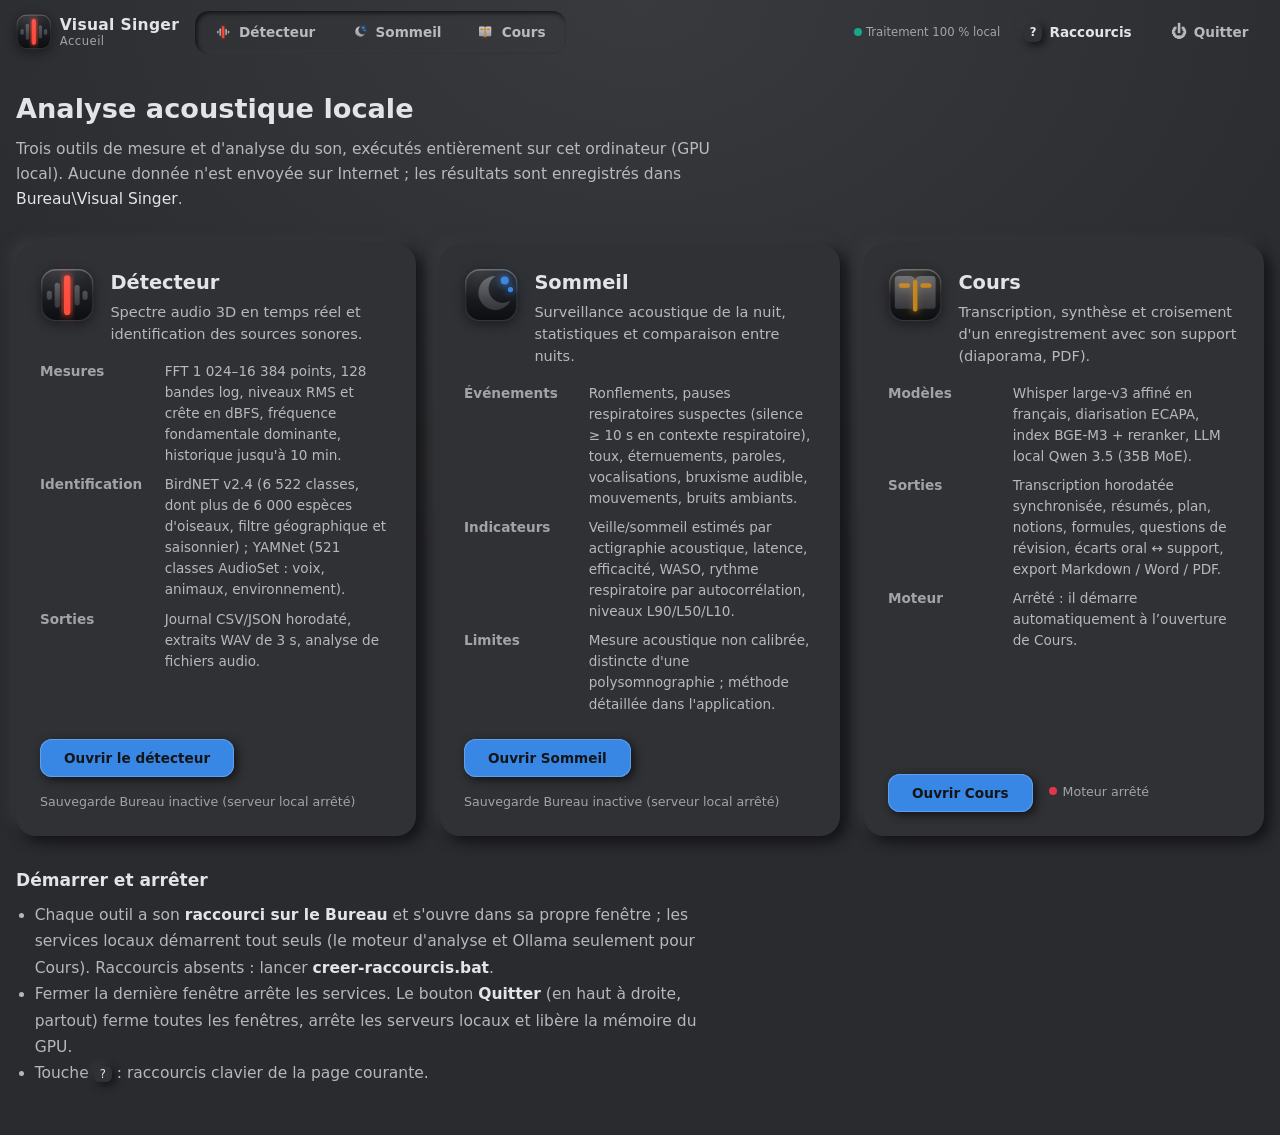
==== commit de79368c: "Application de bureau : une fenêtre native par outil + raccourcis Bureau - app.py : fenêtres pywebvi" ====
--- a/index.html
+++ b/index.html
@@ -6,7 +6,7 @@
   <title>Visual Singer — Accueil</title>
   <meta name="description" content="Suite d'analyse acoustique locale : détection des sons, surveillance du sommeil, analyse de cours.">
   <meta name="theme-color" content="#2a2b2f">
-  <link rel="icon" href="data:image/svg+xml,%3Csvg xmlns='http://www.w3.org/2000/svg' viewBox='0 0 32 32'%3E%3Crect width='32' height='32' rx='9' fill='%232a2b2f'/%3E%3Cpath d='M7 16h2M11 11v10M15 7v18M19 12v8M23 14v4' stroke='%23ff4d3d' stroke-width='2.4' stroke-linecap='round'/%3E%3C/svg%3E">
+  <link rel="icon" type="image/png" href="assets/icons/accueil.png">
   <link rel="stylesheet" href="css/style.css">
   <link rel="stylesheet" href="css/sommeil.css">
   <link rel="stylesheet" href="css/ux.css">
@@ -52,7 +52,7 @@
         </dl>
         <div class="app-actions">
           <a class="btn btn-primary" href="detecteur.html">Ouvrir le détecteur</a>
-          <span class="app-status" id="stDetect">Lanceur : start.bat</span>
+          <span class="app-status" id="stDetect">Vérification…</span>
         </div>
       </article>
 
@@ -68,7 +68,7 @@
         </dl>
         <div class="app-actions">
           <a class="btn btn-primary" href="sommeil.html">Ouvrir Sommeil</a>
-          <span class="app-status" id="stSleep">Lanceur : start-sommeil.bat</span>
+          <span class="app-status" id="stSleep">Vérification…</span>
         </div>
       </article>
 
@@ -84,7 +84,7 @@
         </dl>
         <div class="app-actions">
           <a class="btn btn-primary" href="cours.html" id="openCours">Ouvrir Cours</a>
-          <span class="app-status" id="stCours">Lanceur : start-cours.bat</span>
+          <span class="app-status" id="stCours">Vérification…</span>
         </div>
       </article>
     </section>
@@ -92,8 +92,8 @@
     <section class="home-foot">
       <h2>Démarrer et arrêter</h2>
       <ul>
-        <li><strong>start.bat</strong> ouvre cette page ; <strong>start-sommeil.bat</strong> ouvre directement Sommeil ; <strong>start-cours.bat</strong> démarre en plus le moteur d'analyse de cours et Ollama.</li>
-        <li>Le bouton <strong>Quitter</strong> (en haut à droite, sur toutes les pages) arrête les serveurs locaux et libère la mémoire du GPU.</li>
+        <li>Chaque outil a son <strong>raccourci sur le Bureau</strong> et s'ouvre dans sa propre fenêtre ; les services locaux démarrent tout seuls (le moteur d'analyse et Ollama seulement pour Cours). Raccourcis absents : lancer <strong>creer-raccourcis.bat</strong>.</li>
+        <li>Fermer la dernière fenêtre arrête les services. Le bouton <strong>Quitter</strong> (en haut à droite, partout) ferme toutes les fenêtres, arrête les serveurs locaux et libère la mémoire du GPU.</li>
         <li>Touche <kbd>?</kbd> : raccourcis clavier de la page courante.</li>
       </ul>
     </section>
